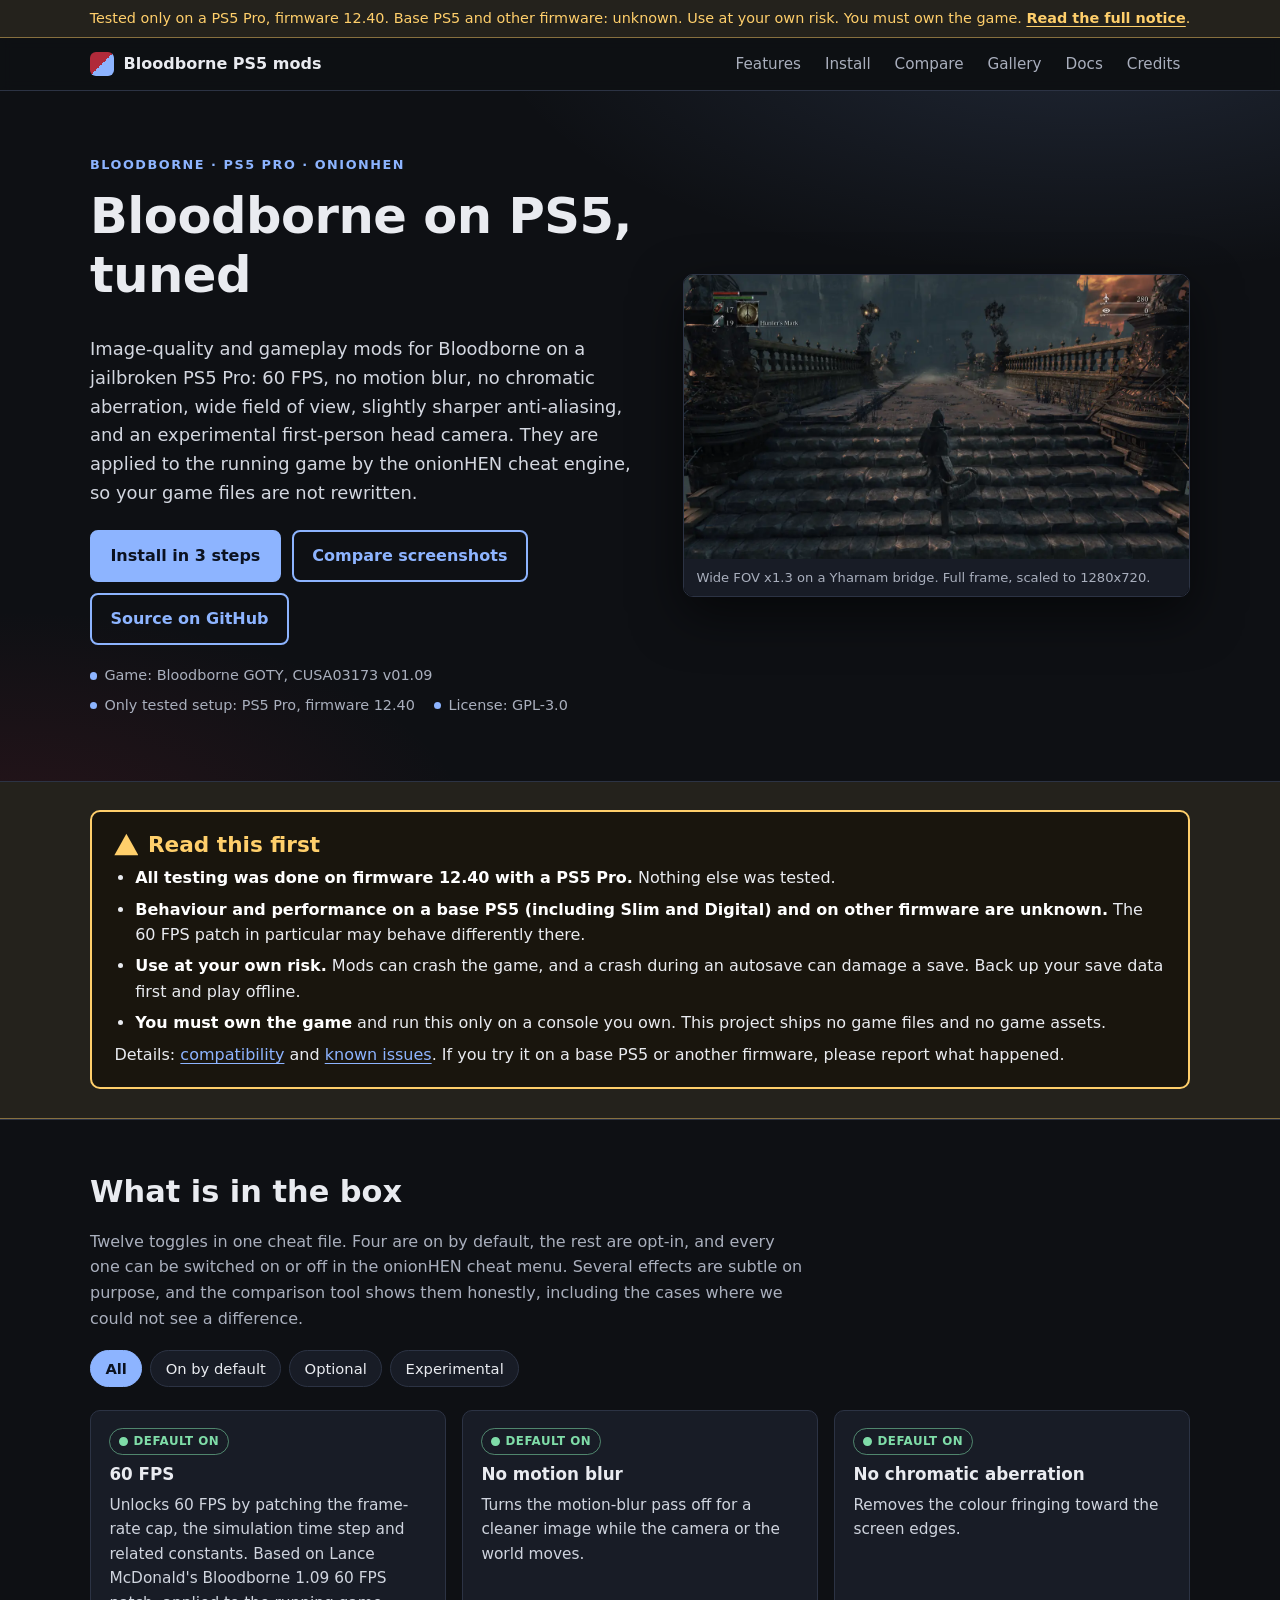
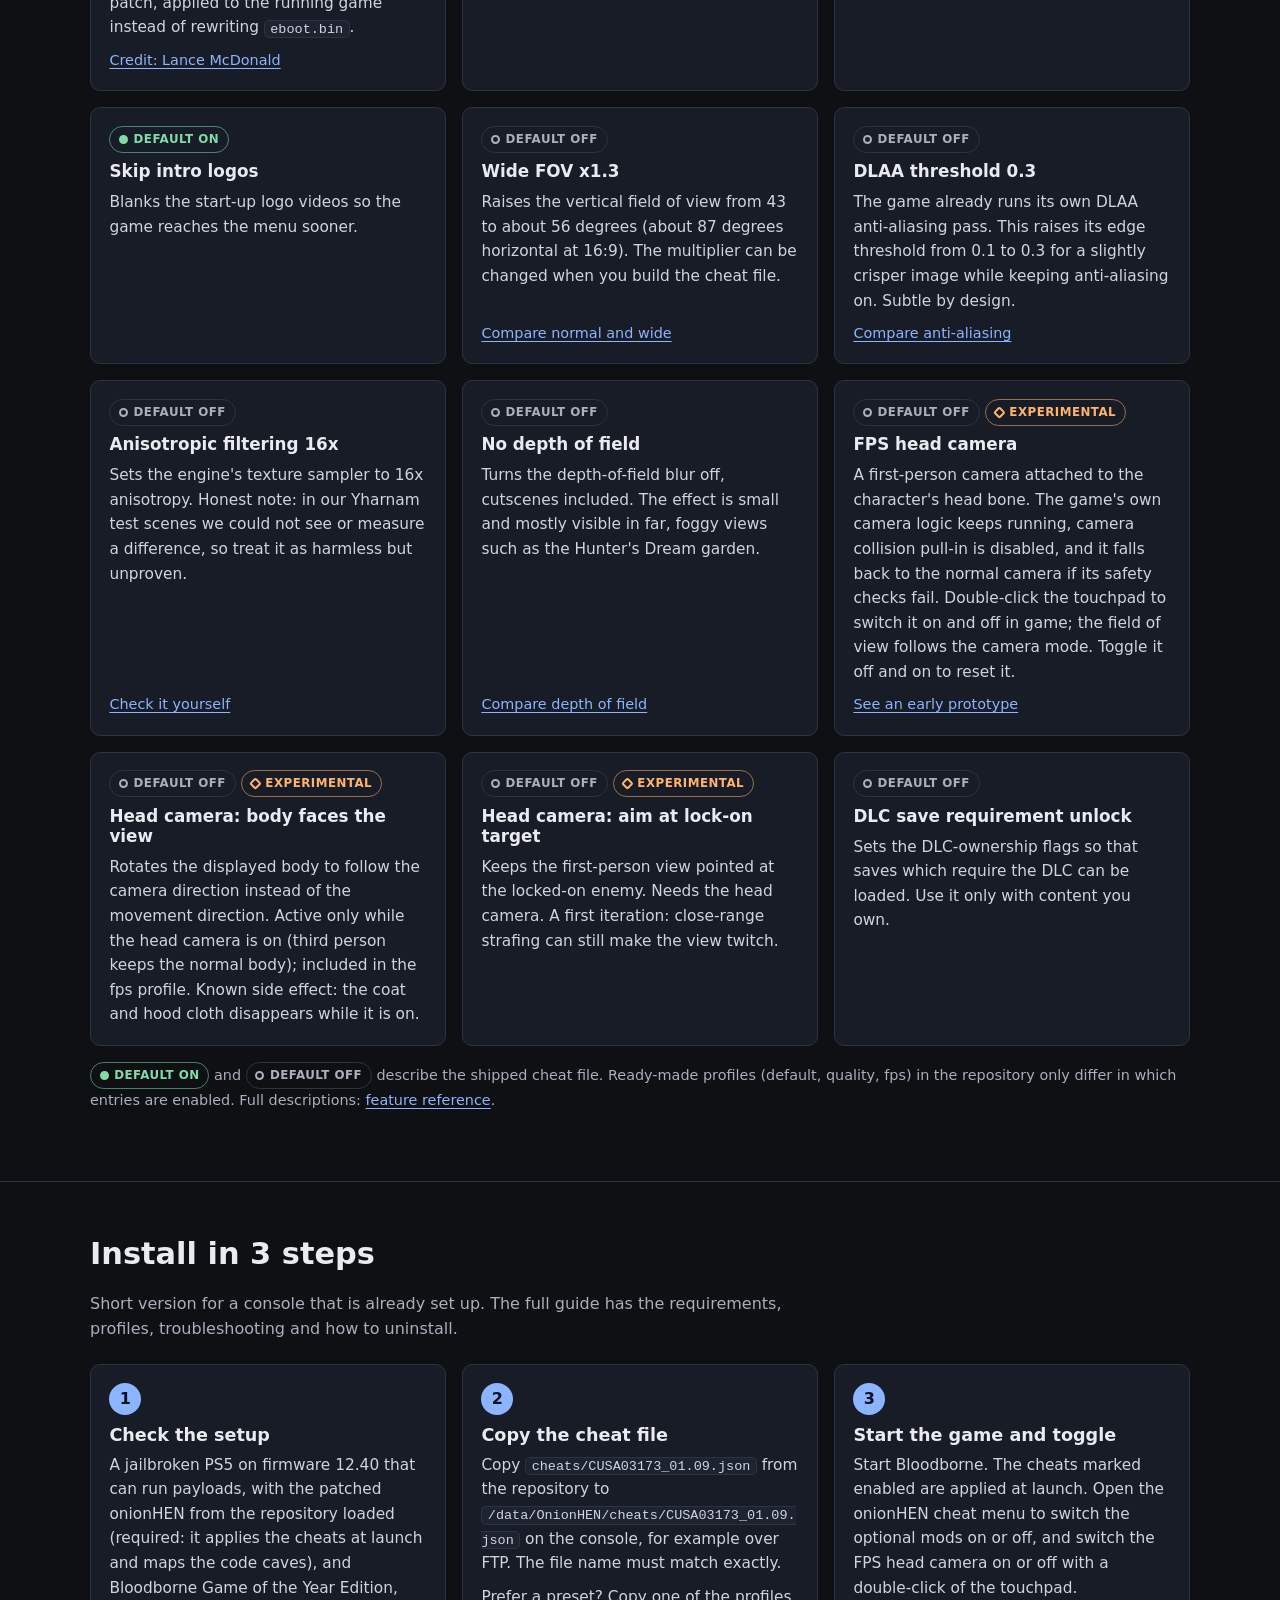
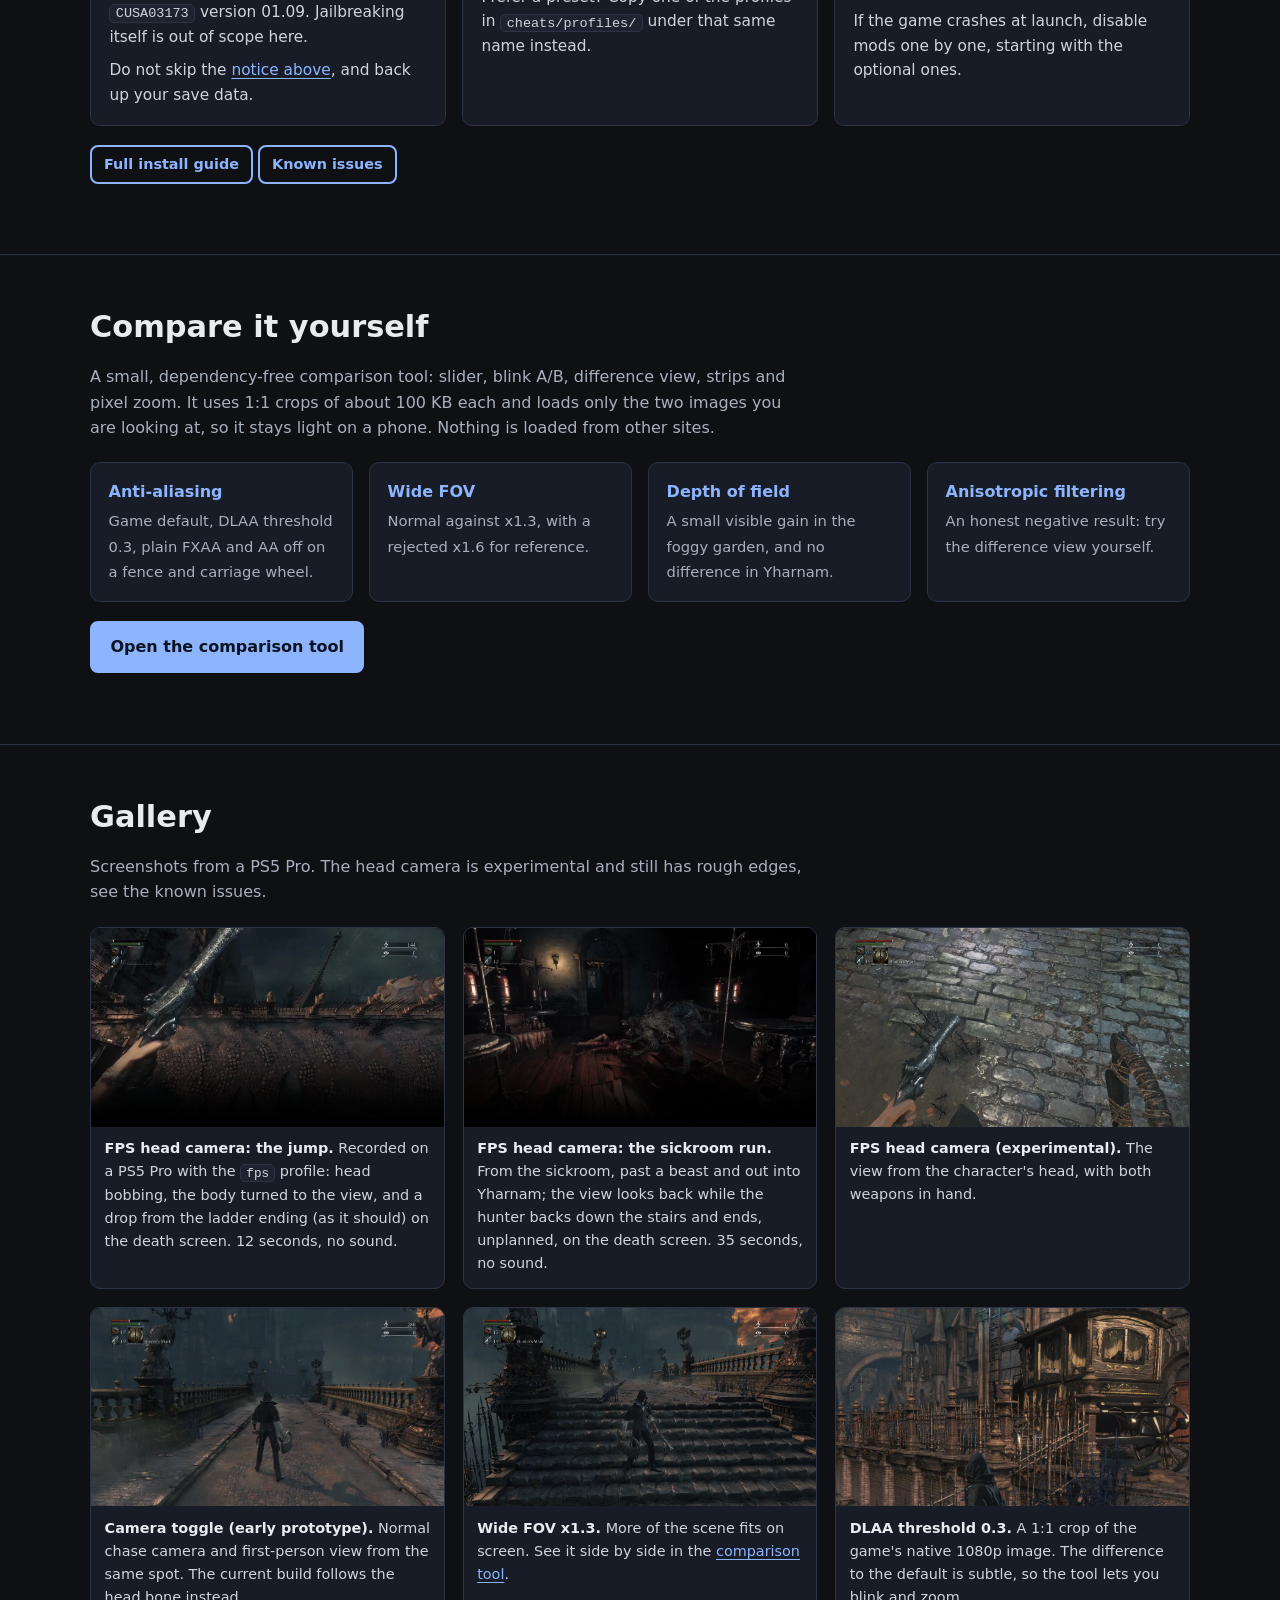
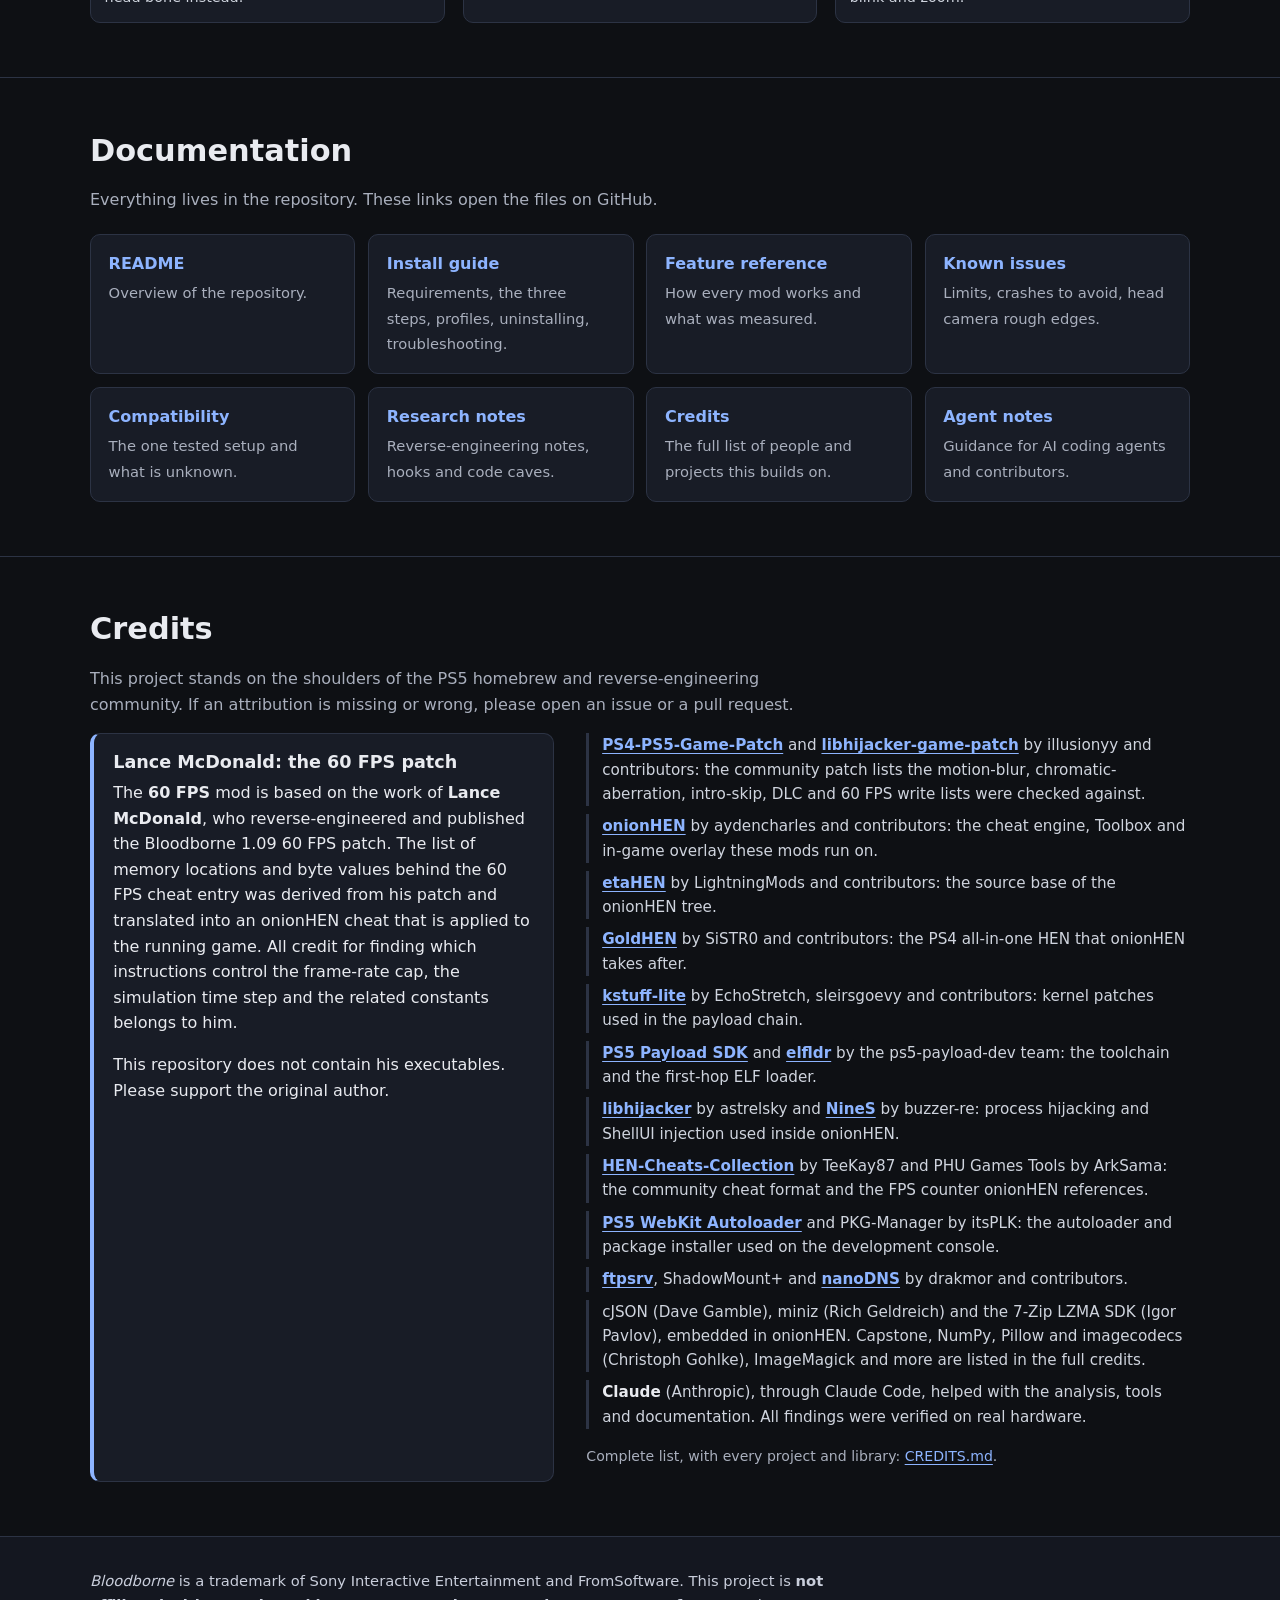
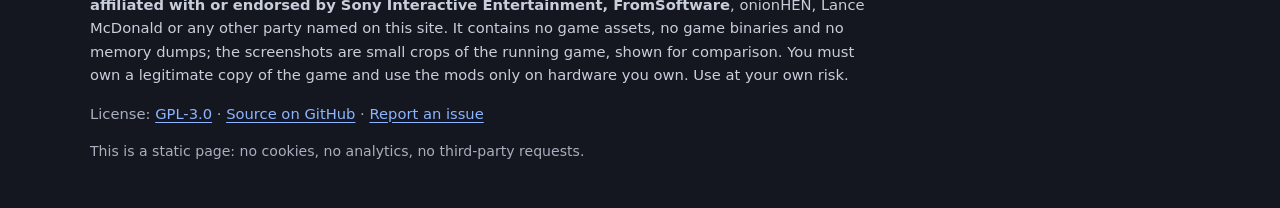
==== site/index.html @ 2c89b4b5 "Bloodborne PS5 mods: onionHEN cheats, patched onionHEN, research and tools Image-quality and gamepla" ====
<!DOCTYPE html>
<html lang="en">
<head>
<meta charset="utf-8">
<meta name="viewport" content="width=device-width, initial-scale=1">
<title>Bloodborne PS5 mods - 60 FPS, sharper image, experimental first-person camera</title>
<meta name="description" content="Image-quality and gameplay mods for Bloodborne on a jailbroken PS5 Pro, applied at runtime with the onionHEN cheat engine. Tested only on a PS5 Pro with firmware 12.40. Use at your own risk.">
<meta name="theme-color" content="#0e1014">
<link rel="icon" href="assets/favicon.svg" type="image/svg+xml">
<link rel="stylesheet" href="style.css">
<script src="app.js" defer></script>
</head>
<body>
<a class="skip-link" href="#main">Skip to the content</a>

<div class="topnote" role="note">Tested only on a PS5 Pro, firmware 12.40. Base PS5 and other firmware: unknown. Use at your own risk. You must own the game. <a href="#disclaimer">Read the full notice</a>.</div>

<header class="site-header">
  <div class="wrap">
    <a class="brand" href="index.html"><span class="brand-mark" aria-hidden="true"></span>Bloodborne PS5 mods</a>
    <nav class="nav" aria-label="Main">
      <ul>
        <li><a href="#features">Features</a></li>
        <li><a href="#install">Install</a></li>
        <li><a href="compare.html">Compare</a></li>
        <li><a href="#gallery">Gallery</a></li>
        <li><a href="#docs">Docs</a></li>
        <li><a href="#credits">Credits</a></li>
      </ul>
    </nav>
  </div>
</header>

<main id="main">

<div class="hero">
  <div class="wrap hero-grid">
    <div>
      <p class="eyebrow">Bloodborne &middot; PS5 Pro &middot; onionHEN</p>
      <h1>Bloodborne on PS5, tuned</h1>
      <p class="lead">Image-quality and gameplay mods for Bloodborne on a jailbroken PS5 Pro: 60 FPS, no motion blur, no chromatic aberration, wide field of view, slightly sharper anti-aliasing, and an experimental first-person head camera. They are applied to the running game by the onionHEN cheat engine, so your game files are not rewritten.</p>
      <div class="hero-actions">
        <a class="btn" href="#install">Install in 3 steps</a>
        <a class="btn secondary" href="compare.html">Compare screenshots</a>
        <a class="btn secondary" href="https://github.com/alfaiotadev/bloodborne-ps5-mods">Source on GitHub</a>
      </div>
      <ul class="hero-facts">
        <li>Game: Bloodborne GOTY, CUSA03173 v01.09</li>
        <li>Only tested setup: PS5 Pro, firmware 12.40</li>
        <li>License: GPL-3.0</li>
      </ul>
    </div>
    <figure class="hero-shot">
      <img src="assets/cmp/fov_b_x13.webp" width="1280" height="720" alt="Bloodborne on the stone bridge in Yharnam with the wide field of view: balustrades, lamp posts and a burning sunset sky fill the frame, the hunter stands on the stairs." fetchpriority="high" decoding="async">
      <figcaption>Wide FOV x1.3 on a Yharnam bridge. Full frame, scaled to 1280x720.</figcaption>
    </figure>
  </div>
</div>

<section class="disclaimer" id="disclaimer" aria-labelledby="disclaimer-title">
  <div class="wrap">
    <div class="box">
      <h2 id="disclaimer-title"><span class="tri" aria-hidden="true"></span>Read this first</h2>
      <ul>
        <li><strong>All testing was done on firmware 12.40 with a PS5 Pro.</strong> Nothing else was tested.</li>
        <li><strong>Behaviour and performance on a base PS5 (including Slim and Digital) and on other firmware are unknown.</strong> The 60 FPS patch in particular may behave differently there.</li>
        <li><strong>Use at your own risk.</strong> Mods can crash the game, and a crash during an autosave can damage a save. Back up your save data first and play offline.</li>
        <li><strong>You must own the game</strong> and run this only on a console you own. This project ships no game files and no game assets.</li>
      </ul>
      <p>Details: <a href="https://github.com/alfaiotadev/bloodborne-ps5-mods/blob/main/docs/compatibility.md">compatibility</a> and <a href="https://github.com/alfaiotadev/bloodborne-ps5-mods/blob/main/docs/known-issues.md">known issues</a>. If you try it on a base PS5 or another firmware, please report what happened.</p>
    </div>
  </div>
</section>

<section id="features" aria-labelledby="features-title">
  <div class="wrap">
    <h2 id="features-title">What is in the box</h2>
    <p class="section-intro">Twelve toggles in one cheat file. Four are on by default, the rest are opt-in, and every one can be switched on or off in the onionHEN cheat menu. Several effects are subtle on purpose, and the comparison tool shows them honestly, including the cases where we could not see a difference.</p>

    <div class="chips" role="group" aria-label="Filter the mods">
      <button type="button" class="chip" data-filter="all" aria-pressed="true">All</button>
      <button type="button" class="chip" data-filter="default" aria-pressed="false">On by default</button>
      <button type="button" class="chip" data-filter="optional" aria-pressed="false">Optional</button>
      <button type="button" class="chip" data-filter="experimental" aria-pressed="false">Experimental</button>
    </div>
    <p class="visually-hidden" id="filter-status" role="status" aria-live="polite"></p>

    <ul class="cards">
      <li class="card" data-group="default">
        <div class="badges"><span class="badge on">Default on</span></div>
        <h3>60 FPS</h3>
        <p>Unlocks 60 FPS by patching the frame-rate cap, the simulation time step and related constants. Based on Lance McDonald's Bloodborne 1.09 60 FPS patch, applied to the running game instead of rewriting <code>eboot.bin</code>.</p>
        <a class="more" href="#credits">Credit: Lance McDonald</a>
      </li>
      <li class="card" data-group="default">
        <div class="badges"><span class="badge on">Default on</span></div>
        <h3>No motion blur</h3>
        <p>Turns the motion-blur pass off for a cleaner image while the camera or the world moves.</p>
      </li>
      <li class="card" data-group="default">
        <div class="badges"><span class="badge on">Default on</span></div>
        <h3>No chromatic aberration</h3>
        <p>Removes the colour fringing toward the screen edges.</p>
      </li>
      <li class="card" data-group="default">
        <div class="badges"><span class="badge on">Default on</span></div>
        <h3>Skip intro logos</h3>
        <p>Blanks the start-up logo videos so the game reaches the menu sooner.</p>
      </li>
      <li class="card" data-group="optional">
        <div class="badges"><span class="badge off">Default off</span></div>
        <h3>Wide FOV x1.3</h3>
        <p>Raises the vertical field of view from 43 to about 56 degrees (about 87 degrees horizontal at 16:9). The multiplier can be changed when you build the cheat file.</p>
        <a class="more" href="compare.html#set=fov&amp;scene=fov-a">Compare normal and wide</a>
      </li>
      <li class="card" data-group="optional">
        <div class="badges"><span class="badge off">Default off</span></div>
        <h3>DLAA threshold 0.3</h3>
        <p>The game already runs its own DLAA anti-aliasing pass. This raises its edge threshold from 0.1 to 0.3 for a slightly crisper image while keeping anti-aliasing on. Subtle by design.</p>
        <a class="more" href="compare.html#set=aa&amp;scene=aa-fence">Compare anti-aliasing</a>
      </li>
      <li class="card" data-group="optional">
        <div class="badges"><span class="badge off">Default off</span></div>
        <h3>Anisotropic filtering 16x</h3>
        <p>Sets the engine's texture sampler to 16x anisotropy. Honest note: in our Yharnam test scenes we could not see or measure a difference, so treat it as harmless but unproven.</p>
        <a class="more" href="compare.html#set=aniso&amp;scene=aniso-steps">Check it yourself</a>
      </li>
      <li class="card" data-group="optional">
        <div class="badges"><span class="badge off">Default off</span></div>
        <h3>No depth of field</h3>
        <p>Turns the depth-of-field blur off, cutscenes included. The effect is small and mostly visible in far, foggy views such as the Hunter's Dream garden.</p>
        <a class="more" href="compare.html#set=dof&amp;scene=dof-fence">Compare depth of field</a>
      </li>
      <li class="card" data-group="optional experimental">
        <div class="badges"><span class="badge off">Default off</span><span class="badge exp">Experimental</span></div>
        <h3>FPS head camera</h3>
        <p>A first-person camera attached to the character's head bone. The game's own camera logic keeps running, camera collision pull-in is disabled, and it falls back to the normal camera if its safety checks fail. Double-click the touchpad to switch it on and off in game; the field of view follows the camera mode. Toggle it off and on to reset it.</p>
        <a class="more" href="compare.html#set=cam&amp;scene=cam-proto">See an early prototype</a>
      </li>
      <li class="card" data-group="optional experimental">
        <div class="badges"><span class="badge off">Default off</span><span class="badge exp">Experimental</span></div>
        <h3>Head camera: body faces the view</h3>
        <p>Rotates the displayed body to follow the camera direction instead of the movement direction. Active only while the head camera is on (third person keeps the normal body); included in the fps profile. Known side effect: the coat and hood cloth disappears while it is on.</p>
      </li>
      <li class="card" data-group="optional experimental">
        <div class="badges"><span class="badge off">Default off</span><span class="badge exp">Experimental</span></div>
        <h3>Head camera: aim at lock-on target</h3>
        <p>Keeps the first-person view pointed at the locked-on enemy. Needs the head camera. A first iteration: close-range strafing can still make the view twitch.</p>
      </li>
      <li class="card" data-group="optional">
        <div class="badges"><span class="badge off">Default off</span></div>
        <h3>DLC save requirement unlock</h3>
        <p>Sets the DLC-ownership flags so that saves which require the DLC can be loaded. Use it only with content you own.</p>
      </li>
    </ul>
    <p class="legend-note"><span class="badge on">Default on</span> and <span class="badge off">Default off</span> describe the shipped cheat file. Ready-made profiles (default, quality, fps) in the repository only differ in which entries are enabled. Full descriptions: <a href="https://github.com/alfaiotadev/bloodborne-ps5-mods/blob/main/docs/features.md">feature reference</a>.</p>
  </div>
</section>

<section id="install" aria-labelledby="install-title">
  <div class="wrap">
    <h2 id="install-title">Install in 3 steps</h2>
    <p class="section-intro">Short version for a console that is already set up. The full guide has the requirements, profiles, troubleshooting and how to uninstall.</p>
    <ol class="steps">
      <li>
        <h3>Check the setup</h3>
        <p>A jailbroken PS5 on firmware 12.40 that can run payloads, with the patched onionHEN from the repository loaded (required: it applies the cheats at launch and maps the code caves), and Bloodborne Game of the Year Edition, <code>CUSA03173</code> version 01.09. Jailbreaking itself is out of scope here.</p>
        <p>Do not skip the <a href="#disclaimer">notice above</a>, and back up your save data.</p>
      </li>
      <li>
        <h3>Copy the cheat file</h3>
        <p>Copy <code>cheats/CUSA03173_01.09.json</code> from the repository to <code>/data/OnionHEN/cheats/CUSA03173_01.09.json</code> on the console, for example over FTP. The file name must match exactly.</p>
        <p>Prefer a preset? Copy one of the profiles in <code>cheats/profiles/</code> under that same name instead.</p>
      </li>
      <li>
        <h3>Start the game and toggle</h3>
        <p>Start Bloodborne. The cheats marked enabled are applied at launch. Open the onionHEN cheat menu to switch the optional mods on or off, and switch the FPS head camera on or off with a double-click of the touchpad.</p>
        <p>If the game crashes at launch, disable mods one by one, starting with the optional ones.</p>
      </li>
    </ol>
    <p style="margin-top:1.2rem"><a class="btn secondary small" href="https://github.com/alfaiotadev/bloodborne-ps5-mods/blob/main/docs/install.md">Full install guide</a>
      <a class="btn secondary small" href="https://github.com/alfaiotadev/bloodborne-ps5-mods/blob/main/docs/known-issues.md">Known issues</a></p>
  </div>
</section>

<section id="compare" aria-labelledby="compare-title">
  <div class="wrap">
    <h2 id="compare-title">Compare it yourself</h2>
    <p class="section-intro">A small, dependency-free comparison tool: slider, blink A/B, difference view, strips and pixel zoom. It uses 1:1 crops of about 100 KB each and loads only the two images you are looking at, so it stays light on a phone. Nothing is loaded from other sites.</p>
    <ul class="tiles">
      <li><a class="tile" href="compare.html#set=aa&amp;scene=aa-fence"><strong>Anti-aliasing</strong><span>Game default, DLAA threshold 0.3, plain FXAA and AA off on a fence and carriage wheel.</span></a></li>
      <li><a class="tile" href="compare.html#set=fov&amp;scene=fov-a&amp;mode=blink"><strong>Wide FOV</strong><span>Normal against x1.3, with a rejected x1.6 for reference.</span></a></li>
      <li><a class="tile" href="compare.html#set=dof&amp;scene=dof-fence"><strong>Depth of field</strong><span>A small visible gain in the foggy garden, and no difference in Yharnam.</span></a></li>
      <li><a class="tile" href="compare.html#set=aniso&amp;scene=aniso-steps&amp;mode=diff"><strong>Anisotropic filtering</strong><span>An honest negative result: try the difference view yourself.</span></a></li>
    </ul>
    <p style="margin-top:1.2rem"><a class="btn" href="compare.html">Open the comparison tool</a></p>
  </div>
</section>

<section id="gallery" aria-labelledby="gallery-title">
  <div class="wrap">
    <h2 id="gallery-title">Gallery</h2>
    <p class="section-intro">Screenshots from a PS5 Pro. The head camera is experimental and still has rough edges, see the known issues.</p>
    <ul class="gallery">
      <li>
        <figure>
          <video controls muted loop playsinline preload="metadata" width="1280" height="720" poster="assets/media/fps-ladder-jump-poster.webp" aria-label="Clip of the FPS head camera: walking along the Yharnam rooftop, looking over the edge and jumping down, ending on the death screen">
            <source src="assets/media/fps-ladder-jump.webm" type="video/webm">
            <img src="assets/media/fps-ladder-jump.webp" width="640" height="360" alt="Animated clip of the FPS head camera: walking along the Yharnam rooftop, looking over the edge and jumping down, ending on the death screen">
          </video>
          <figcaption><strong>FPS head camera: the jump.</strong> Recorded on a PS5 Pro with the <code>fps</code> profile: head bobbing, the body turned to the view, and a drop from the ladder ending (as it should) on the death screen. 12 seconds, no sound.</figcaption>
        </figure>
      </li>
      <li>
        <figure>
          <video controls muted loop playsinline preload="none" width="960" height="540" poster="assets/media/fps-sickroom-run-poster.webp" aria-label="Clip of the FPS head camera: starting in the sickroom, looking at the weapons in both hands, running past a beast and out into Yharnam, then looking back while backing down the stairs, ending on the death screen">
            <source src="assets/media/fps-sickroom-run.webm" type="video/webm">
            <img src="assets/media/fps-sickroom-run-poster.webp" width="960" height="540" alt="First-person view in the sickroom with a pistol and a wrapped weapon in the hands; the video is not supported by this browser">
          </video>
          <figcaption><strong>FPS head camera: the sickroom run.</strong> From the sickroom, past a beast and out into Yharnam; the view looks back while the hunter backs down the stairs and ends, unplanned, on the death screen. 35 seconds, no sound.</figcaption>
        </figure>
      </li>
      <li>
        <figure>
          <img src="assets/gallery/headcam.webp" width="1280" height="720" loading="lazy" decoding="async" alt="First-person head camera view looking down at wet cobblestones, with a pistol in the left hand and a wrapped weapon handle in the right.">
          <figcaption><strong>FPS head camera (experimental).</strong> The view from the character's head, with both weapons in hand.</figcaption>
        </figure>
      </li>
      <li>
        <figure>
          <picture>
            <source media="(prefers-reduced-motion: reduce)" srcset="assets/cmp/cam_fps.webp">
            <img src="assets/gallery/camera_toggle.webp" width="960" height="540" loading="lazy" decoding="async" alt="Animation that switches between the normal third-person camera behind the hunter and the first-person camera on a stone bridge.">
          </picture>
          <figcaption><strong>Camera toggle (early prototype).</strong> Normal chase camera and first-person view from the same spot. The current build follows the head bone instead.</figcaption>
        </figure>
      </li>
      <li>
        <figure>
          <img src="assets/cmp/fov_a_x13.webp" width="1280" height="720" loading="lazy" decoding="async" alt="Stone bridge stairs with the wide field of view: balustrades and lamp posts spread toward the screen edges under an orange sky.">
          <figcaption><strong>Wide FOV x1.3.</strong> More of the scene fits on screen. See it side by side in the <a href="compare.html#set=fov&amp;scene=fov-a">comparison tool</a>.</figcaption>
        </figure>
      </li>
      <li>
        <figure>
          <img src="assets/cmp/aa_fence_thr03.webp" width="960" height="540" loading="lazy" decoding="async" alt="Close-up crop of a wrought-iron fence with sharp spike tips, a carriage and a wagon wheel, rendered with the DLAA threshold raised to 0.3.">
          <figcaption><strong>DLAA threshold 0.3.</strong> A 1:1 crop of the game's native 1080p image. The difference to the default is subtle, so the tool lets you blink and zoom.</figcaption>
        </figure>
      </li>
    </ul>
  </div>
</section>

<section id="docs" aria-labelledby="docs-title">
  <div class="wrap">
    <h2 id="docs-title">Documentation</h2>
    <p class="section-intro">Everything lives in the repository. These links open the files on GitHub.</p>
    <ul class="doc-links">
      <li><a class="tile" href="https://github.com/alfaiotadev/bloodborne-ps5-mods/blob/main/README.md"><strong>README</strong><span>Overview of the repository.</span></a></li>
      <li><a class="tile" href="https://github.com/alfaiotadev/bloodborne-ps5-mods/blob/main/docs/install.md"><strong>Install guide</strong><span>Requirements, the three steps, profiles, uninstalling, troubleshooting.</span></a></li>
      <li><a class="tile" href="https://github.com/alfaiotadev/bloodborne-ps5-mods/blob/main/docs/features.md"><strong>Feature reference</strong><span>How every mod works and what was measured.</span></a></li>
      <li><a class="tile" href="https://github.com/alfaiotadev/bloodborne-ps5-mods/blob/main/docs/known-issues.md"><strong>Known issues</strong><span>Limits, crashes to avoid, head camera rough edges.</span></a></li>
      <li><a class="tile" href="https://github.com/alfaiotadev/bloodborne-ps5-mods/blob/main/docs/compatibility.md"><strong>Compatibility</strong><span>The one tested setup and what is unknown.</span></a></li>
      <li><a class="tile" href="https://github.com/alfaiotadev/bloodborne-ps5-mods/blob/main/docs/research/README.md"><strong>Research notes</strong><span>Reverse-engineering notes, hooks and code caves.</span></a></li>
      <li><a class="tile" href="https://github.com/alfaiotadev/bloodborne-ps5-mods/blob/main/CREDITS.md"><strong>Credits</strong><span>The full list of people and projects this builds on.</span></a></li>
      <li><a class="tile" href="https://github.com/alfaiotadev/bloodborne-ps5-mods/blob/main/AGENTS.md"><strong>Agent notes</strong><span>Guidance for AI coding agents and contributors.</span></a></li>
    </ul>
  </div>
</section>

<section id="credits" aria-labelledby="credits-title">
  <div class="wrap">
    <h2 id="credits-title">Credits</h2>
    <p class="section-intro">This project stands on the shoulders of the PS5 homebrew and reverse-engineering community. If an attribution is missing or wrong, please open an issue or a pull request.</p>
    <div class="credits-grid">
      <div class="pull">
        <h3>Lance McDonald: the 60 FPS patch</h3>
        <p>The <strong>60 FPS</strong> mod is based on the work of <strong>Lance McDonald</strong>, who reverse-engineered and published the Bloodborne 1.09 60 FPS patch. The list of memory locations and byte values behind the 60 FPS cheat entry was derived from his patch and translated into an onionHEN cheat that is applied to the running game. All credit for finding which instructions control the frame-rate cap, the simulation time step and the related constants belongs to him.</p>
        <p>This repository does not contain his executables. Please support the original author.</p>
      </div>
      <div>
        <ul class="credit-list">
          <li><strong><a href="https://github.com/illusionyy/PS4-PS5-Game-Patch">PS4-PS5-Game-Patch</a></strong> and <strong><a href="https://github.com/illusionyy/libhijacker-game-patch">libhijacker-game-patch</a></strong> by illusionyy and contributors: the community patch lists the motion-blur, chromatic-aberration, intro-skip, DLC and 60 FPS write lists were checked against.</li>
          <li><strong><a href="https://github.com/aydencharles/onionHEN">onionHEN</a></strong> by aydencharles and contributors: the cheat engine, Toolbox and in-game overlay these mods run on.</li>
          <li><strong><a href="https://github.com/LightningMods/etaHEN">etaHEN</a></strong> by LightningMods and contributors: the source base of the onionHEN tree.</li>
          <li><strong><a href="https://github.com/GoldHEN/GoldHEN">GoldHEN</a></strong> by SiSTR0 and contributors: the PS4 all-in-one HEN that onionHEN takes after.</li>
          <li><strong><a href="https://github.com/EchoStretch/kstuff-lite">kstuff-lite</a></strong> by EchoStretch, sleirsgoevy and contributors: kernel patches used in the payload chain.</li>
          <li><strong><a href="https://github.com/ps5-payload-dev/sdk">PS5 Payload SDK</a></strong> and <strong><a href="https://github.com/ps5-payload-dev/elfldr">elfldr</a></strong> by the ps5-payload-dev team: the toolchain and the first-hop ELF loader.</li>
          <li><strong><a href="https://github.com/astrelsky/libhijacker">libhijacker</a></strong> by astrelsky and <strong><a href="https://github.com/buzzer-re/NineS">NineS</a></strong> by buzzer-re: process hijacking and ShellUI injection used inside onionHEN.</li>
          <li><strong><a href="https://github.com/TeeKay87/HEN-Cheats-Collection">HEN-Cheats-Collection</a></strong> by TeeKay87 and PHU Games Tools by ArkSama: the community cheat format and the FPS counter onionHEN references.</li>
          <li><strong><a href="https://github.com/itsPLK/ps5-webkit-autoloader">PS5 WebKit Autoloader</a></strong> and PKG-Manager by itsPLK: the autoloader and package installer used on the development console.</li>
          <li><strong><a href="https://github.com/drakmor/ftpsrv">ftpsrv</a></strong>, ShadowMount+ and <strong><a href="https://github.com/drakmor/nanoDNS">nanoDNS</a></strong> by drakmor and contributors.</li>
          <li>cJSON (Dave Gamble), miniz (Rich Geldreich) and the 7-Zip LZMA SDK (Igor Pavlov), embedded in onionHEN. Capstone, NumPy, Pillow and imagecodecs (Christoph Gohlke), ImageMagick and more are listed in the full credits.</li>
          <li><strong>Claude</strong> (Anthropic), through Claude Code, helped with the analysis, tools and documentation. All findings were verified on real hardware.</li>
        </ul>
        <p class="small" style="margin-top:1rem">Complete list, with every project and library: <a href="https://github.com/alfaiotadev/bloodborne-ps5-mods/blob/main/CREDITS.md">CREDITS.md</a>.</p>
      </div>
    </div>
  </div>
</section>

</main>

<footer class="site-footer">
  <div class="wrap">
    <p class="legal"><em>Bloodborne</em> is a trademark of Sony Interactive Entertainment and FromSoftware. This project is <strong>not affiliated with or endorsed by Sony Interactive Entertainment, FromSoftware</strong>, onionHEN, Lance McDonald or any other party named on this site. It contains no game assets, no game binaries and no memory dumps; the screenshots are small crops of the running game, shown for comparison. You must own a legitimate copy of the game and use the mods only on hardware you own. Use at your own risk.</p>
    <p>License: <a href="https://github.com/alfaiotadev/bloodborne-ps5-mods/blob/main/LICENSE">GPL-3.0</a> &middot; <a href="https://github.com/alfaiotadev/bloodborne-ps5-mods">Source on GitHub</a> &middot; <a href="https://github.com/alfaiotadev/bloodborne-ps5-mods/issues">Report an issue</a></p>
    <p class="small">This is a static page: no cookies, no analytics, no third-party requests.</p>
  </div>
</footer>
</body>
</html>
---- site/style.css ----
/* Bloodborne PS5 mods - project site. Plain CSS, no frameworks, no external fonts. */

:root {
  color-scheme: dark;
  --bg: #0e1014;
  --bg-2: #141720;
  --card: #181c26;
  --card-2: #1e2330;
  --line: #2c3344;
  --text: #e9ebf0;
  --muted: #a9afbd;
  --accent: #8db4ff;
  --accent-ink: #0b1220;
  --ok: #7fdca8;
  --warn: #ffcf6b;
  --warn-bg: rgba(255, 207, 107, 0.09);
  --exp: #ffb36b;
  --radius: 10px;
  --maxw: 1100px;
  --font: system-ui, -apple-system, "Segoe UI", Roboto, "Helvetica Neue", Arial, sans-serif;
  --mono: ui-monospace, SFMono-Regular, Menlo, Consolas, "Liberation Mono", monospace;
}

*, *::before, *::after { box-sizing: border-box; }

html { scroll-padding-top: 4.5rem; -webkit-text-size-adjust: 100%; }
@media (prefers-reduced-motion: no-preference) {
  html { scroll-behavior: smooth; }
}

body {
  margin: 0;
  background: var(--bg);
  color: var(--text);
  font: 1rem/1.6 var(--font);
}

img, canvas { max-width: 100%; }
img { height: auto; }

a { color: var(--accent); text-underline-offset: 0.18em; }
a:hover { color: #c3d7ff; }

h1, h2, h3 { line-height: 1.2; margin: 0 0 0.6em; font-weight: 700; }
h1 { font-size: clamp(2rem, 5vw, 3.1rem); letter-spacing: -0.01em; }
h2 { font-size: clamp(1.45rem, 3vw, 1.9rem); }
h3 { font-size: 1.1rem; }
p { margin: 0 0 1em; }
ul, ol { margin: 0 0 1em; padding-left: 1.3em; }
code, kbd {
  font-family: var(--mono);
  font-size: 0.88em;
  background: var(--card-2);
  border: 1px solid var(--line);
  border-radius: 5px;
  padding: 0.05em 0.4em;
  overflow-wrap: anywhere;
}
kbd { border-bottom-width: 2px; }

/* Focus: always visible, high contrast */
:focus-visible {
  outline: 3px solid #fff;
  outline-offset: 3px;
  box-shadow: 0 0 0 6px rgba(141, 180, 255, 0.55);
  border-radius: 4px;
}

.skip-link {
  position: absolute;
  left: 0.5rem;
  top: -4rem;
  background: var(--accent);
  color: var(--accent-ink);
  padding: 0.6rem 1rem;
  border-radius: 6px;
  font-weight: 700;
  z-index: 100;
}
.skip-link:focus { top: 0.5rem; }

.visually-hidden {
  position: absolute !important;
  width: 1px; height: 1px;
  margin: -1px; padding: 0; border: 0;
  overflow: hidden;
  clip: rect(0 0 0 0);
  white-space: nowrap;
}

.wrap { width: min(100% - 2rem, var(--maxw)); margin-inline: auto; }
.wrap.wide { --maxw: 1240px; }

/* ---------- top notice + header ---------- */
.topnote {
  background: var(--warn-bg);
  border-bottom: 1px solid rgba(255, 207, 107, 0.45);
  color: var(--warn);
  font-size: 0.9rem;
  text-align: center;
  padding: 0.45rem 1rem;
}
.topnote a { color: inherit; font-weight: 700; }

.site-header {
  position: sticky;
  top: 0;
  z-index: 50;
  background: rgba(14, 16, 20, 0.94);
  border-bottom: 1px solid var(--line);
  backdrop-filter: blur(6px);
}
.site-header .wrap {
  display: flex;
  flex-wrap: wrap;
  align-items: center;
  justify-content: space-between;
  gap: 0.25rem 1.2rem;
  padding-block: 0.5rem;
}
.brand {
  display: inline-flex;
  align-items: center;
  gap: 0.6rem;
  font-weight: 800;
  color: var(--text);
  text-decoration: none;
}
.brand-mark {
  width: 1.5rem; height: 1.5rem;
  border-radius: 6px;
  background: linear-gradient(135deg, #b02a3a 0 50%, #8db4ff 50% 100%);
  flex: none;
}
.nav ul {
  display: flex;
  flex-wrap: wrap;
  gap: 0.1rem 0.3rem;
  list-style: none;
  margin: 0; padding: 0;
}
.nav a {
  display: inline-block;
  padding: 0.35rem 0.6rem;
  border-radius: 6px;
  color: var(--muted);
  text-decoration: none;
  font-size: 0.95rem;
}
.nav a:hover, .nav a[aria-current="page"] { color: var(--text); background: var(--card); }

/* ---------- hero ---------- */
.hero {
  background:
    radial-gradient(1000px 420px at 85% -10%, rgba(141, 180, 255, 0.14), transparent 60%),
    radial-gradient(800px 400px at 0% 110%, rgba(176, 42, 58, 0.16), transparent 60%),
    var(--bg);
  border-bottom: 1px solid var(--line);
}
.hero-grid {
  display: grid;
  gap: 2rem;
  align-items: center;
  padding-block: clamp(2rem, 6vw, 4rem);
}
@media (min-width: 880px) {
  .hero-grid { grid-template-columns: 1.05fr 0.95fr; }
}
.eyebrow {
  text-transform: uppercase;
  letter-spacing: 0.12em;
  font-size: 0.8rem;
  font-weight: 700;
  color: var(--accent);
  margin-bottom: 0.7rem;
}
.lead { font-size: 1.12rem; color: #d3d7e0; max-width: 60ch; }
.hero-actions { display: flex; flex-wrap: wrap; gap: 0.7rem; margin: 1.4rem 0 1.2rem; }
.hero-facts {
  display: flex; flex-wrap: wrap; gap: 0.4rem 1.2rem;
  list-style: none; margin: 0; padding: 0;
  color: var(--muted); font-size: 0.9rem;
}
.hero-facts li::before {
  content: "";
  display: inline-block;
  width: 0.45rem; height: 0.45rem;
  margin-right: 0.45rem;
  background: var(--accent);
  border-radius: 50%;
  vertical-align: middle;
}
.hero-shot {
  margin: 0;
  border: 1px solid var(--line);
  border-radius: var(--radius);
  overflow: hidden;
  background: #000;
  box-shadow: 0 18px 50px rgba(0, 0, 0, 0.55);
}
.hero-shot img { display: block; width: 100%; }
.hero-shot figcaption { padding: 0.5rem 0.8rem; font-size: 0.82rem; color: var(--muted); background: var(--card); }

.btn {
  display: inline-block;
  padding: 0.7rem 1.15rem;
  border-radius: 8px;
  border: 2px solid var(--accent);
  background: var(--accent);
  color: var(--accent-ink);
  font: inherit;
  font-weight: 700;
  text-decoration: none;
  cursor: pointer;
}
.btn:hover { background: #b7cffd; border-color: #b7cffd; color: var(--accent-ink); }
.btn.secondary { background: transparent; color: var(--accent); }
.btn.secondary:hover { background: rgba(141, 180, 255, 0.12); color: #c3d7ff; }
.btn.small { padding: 0.35rem 0.75rem; font-size: 0.9rem; }

/* ---------- sections ---------- */
section { padding-block: clamp(2rem, 5vw, 3.4rem); }
section + section { border-top: 1px solid var(--line); }
.section-intro { color: var(--muted); max-width: 70ch; }

/* disclaimer banner */
.disclaimer {
  margin-block: 0;
  padding-block: 1.8rem;
  background: var(--warn-bg);
  border-bottom: 1px solid rgba(255, 207, 107, 0.45);
}
.disclaimer .box {
  border: 2px solid var(--warn);
  border-radius: var(--radius);
  background: rgba(20, 17, 8, 0.7);
  padding: 1.2rem 1.4rem;
}
.disclaimer h2 { color: var(--warn); font-size: 1.35rem; margin-bottom: 0.5rem; display: flex; align-items: center; gap: 0.6rem; }
.disclaimer .tri {
  width: 1.5rem; height: 1.5rem; flex: none;
  background: var(--warn);
  clip-path: polygon(50% 5%, 100% 95%, 0 95%);
  position: relative;
}
.disclaimer ul { margin-bottom: 0.4em; }
.disclaimer li { margin-bottom: 0.35em; }
.disclaimer strong { color: #fff; }
.disclaimer p:last-child { margin-bottom: 0; }

/* filter chips */
.chips { display: flex; flex-wrap: wrap; gap: 0.5rem; margin: 1.2rem 0 1.4rem; }
.chip {
  font: inherit;
  font-size: 0.92rem;
  padding: 0.35rem 0.9rem;
  border-radius: 999px;
  border: 1px solid var(--line);
  background: var(--card);
  color: var(--text);
  cursor: pointer;
}
.chip:hover { border-color: var(--accent); }
.chip[aria-pressed="true"] { background: var(--accent); border-color: var(--accent); color: var(--accent-ink); font-weight: 700; }

/* feature cards */
.cards {
  display: grid;
  gap: 1rem;
  grid-template-columns: repeat(auto-fill, minmax(min(100%, 300px), 1fr));
  list-style: none;
  padding: 0;
  margin: 0;
}
.card {
  background: var(--card);
  border: 1px solid var(--line);
  border-radius: var(--radius);
  padding: 1.1rem 1.15rem 1.15rem;
  display: flex;
  flex-direction: column;
  gap: 0.55rem;
}
.card[hidden] { display: none; }
.card h3 { margin: 0; font-size: 1.05rem; }
.card p { margin: 0; color: #cfd4de; font-size: 0.96rem; }
.card .more { margin-top: auto; font-size: 0.9rem; }
.badges { display: flex; flex-wrap: wrap; gap: 0.35rem; }
.badge {
  display: inline-flex;
  align-items: center;
  gap: 0.35rem;
  font-size: 0.74rem;
  font-weight: 700;
  letter-spacing: 0.04em;
  text-transform: uppercase;
  padding: 0.18rem 0.55rem;
  border-radius: 999px;
  border: 1px solid var(--line);
  color: var(--muted);
  white-space: nowrap;
}
.badge::before {
  content: "";
  width: 0.55rem; height: 0.55rem;
  border-radius: 50%;
  border: 2px solid currentColor;
}
.badge.on { color: var(--ok); border-color: rgba(127, 220, 168, 0.55); }
.badge.on::before { background: currentColor; }
.badge.off { color: var(--muted); }
.badge.exp { color: var(--exp); border-color: rgba(255, 179, 107, 0.55); }
.badge.exp::before { border-radius: 2px; transform: rotate(45deg); }
.legend-note { color: var(--muted); font-size: 0.9rem; margin-top: 1rem; }

/* steps */
.steps { list-style: none; counter-reset: step; padding: 0; margin: 1.4rem 0 0; display: grid; gap: 1rem; }
@media (min-width: 880px) { .steps { grid-template-columns: repeat(3, 1fr); } }
.steps li {
  counter-increment: step;
  background: var(--card);
  border: 1px solid var(--line);
  border-radius: var(--radius);
  padding: 1.1rem 1.15rem;
}
.steps li::before {
  content: counter(step);
  display: grid;
  place-items: center;
  width: 2rem; height: 2rem;
  margin-bottom: 0.6rem;
  border-radius: 50%;
  background: var(--accent);
  color: var(--accent-ink);
  font-weight: 800;
}
.steps h3 { margin-bottom: 0.4em; }
.steps p { margin: 0 0 0.6em; color: #cfd4de; font-size: 0.96rem; }
.steps p:last-child { margin-bottom: 0; }

/* compare teaser tiles */
.tiles { display: grid; gap: 1rem; grid-template-columns: repeat(auto-fill, minmax(min(100%, 240px), 1fr)); margin: 1.3rem 0 0; padding: 0; list-style: none; }
.tile {
  display: block;
  height: 100%;
  background: var(--card);
  border: 1px solid var(--line);
  border-radius: var(--radius);
  padding: 1rem 1.1rem;
  color: var(--text);
  text-decoration: none;
}
.tile:hover { border-color: var(--accent); background: var(--card-2); color: var(--text); }
.tile strong { display: block; margin-bottom: 0.25rem; color: var(--accent); }
.tile span { color: var(--muted); font-size: 0.92rem; }

/* gallery */
.gallery { display: grid; gap: 1.1rem; grid-template-columns: repeat(auto-fill, minmax(min(100%, 330px), 1fr)); margin: 1.4rem 0 0; padding: 0; list-style: none; }
.gallery figure { margin: 0; background: var(--card); border: 1px solid var(--line); border-radius: var(--radius); overflow: hidden; height: 100%; display: flex; flex-direction: column; }
.gallery img, .gallery video { display: block; width: 100%; height: auto; background: #000; }
.gallery figcaption { padding: 0.65rem 0.85rem 0.8rem; font-size: 0.9rem; color: #cfd4de; }
.gallery figcaption strong { color: var(--text); }
.placeholder {
  border: 2px dashed var(--line) !important;
  background: repeating-linear-gradient(135deg, var(--card) 0 14px, var(--bg-2) 14px 28px) !important;
}
.placeholder .ph-box { aspect-ratio: 16 / 9; display: grid; place-items: center; text-align: center; padding: 1rem; background: transparent; }
.placeholder .play {
  width: 3.4rem; height: 3.4rem;
  border-radius: 50%;
  border: 3px solid var(--muted);
  display: grid; place-items: center;
  margin: 0 auto 0.6rem;
}
.placeholder .play::before {
  content: "";
  width: 0; height: 0;
  border-left: 0.95rem solid var(--muted);
  border-top: 0.6rem solid transparent;
  border-bottom: 0.6rem solid transparent;
  margin-left: 0.25rem;
}
.placeholder .soon { font-weight: 800; letter-spacing: 0.06em; text-transform: uppercase; color: var(--muted); }

/* docs + credits */
.doc-links { display: grid; gap: 0.8rem; grid-template-columns: repeat(auto-fill, minmax(min(100%, 250px), 1fr)); list-style: none; margin: 1.3rem 0 0; padding: 0; }
.credits-grid { display: grid; gap: 1.3rem 2rem; }
@media (min-width: 880px) { .credits-grid { grid-template-columns: 1fr 1.3fr; } }
.credit-list { list-style: none; padding: 0; margin: 0; display: grid; gap: 0.5rem; }
.credit-list li { border-left: 3px solid var(--line); padding-left: 0.8rem; color: #cfd4de; font-size: 0.95rem; }
.credit-list li strong { color: var(--text); }
.pull {
  background: var(--card);
  border: 1px solid var(--line);
  border-left: 4px solid var(--accent);
  border-radius: var(--radius);
  padding: 1.1rem 1.2rem;
}
.pull h3 { margin-bottom: 0.4em; }

/* footer */
.site-footer { border-top: 1px solid var(--line); background: var(--bg-2); padding-block: 2rem; color: var(--muted); font-size: 0.92rem; }
.site-footer p { max-width: 85ch; }
.site-footer .legal { color: #c9cedb; }

/* ---------- comparison tool ---------- */
.cmp { margin-top: 1.2rem; }
.cmp-controls {
  display: flex;
  flex-wrap: wrap;
  gap: 0.7rem 1rem;
  align-items: end;
  padding: 0.9rem 1rem;
  background: var(--card);
  border: 1px solid var(--line);
  border-radius: var(--radius) var(--radius) 0 0;
}
.field { display: flex; flex-direction: column; gap: 0.2rem; font-size: 0.8rem; color: var(--muted); min-width: 0; }
.field select, .field input[type="range"] { font: inherit; font-size: 0.95rem; }
.field select {
  background: var(--card-2);
  color: var(--text);
  border: 1px solid #3b4358;
  border-radius: 6px;
  padding: 0.45rem 0.55rem;
  max-width: 100%;
}
.field.hidden, .hidden { display: none !important; }
.field input[type="range"] { accent-color: var(--accent); width: 9rem; height: 2rem; }
.cmp-stage {
  background: #000;
  border-inline: 1px solid var(--line);
  padding: 0;
  display: flex;
  justify-content: center;
}
.cmp-viewer {
  position: relative;
  width: 100%;
  margin-inline: auto;
  background: #000;
  overflow: hidden;
  user-select: none;
  -webkit-user-select: none;
  aspect-ratio: 16 / 9;
  max-height: 80vh;
}
.cmp-viewer canvas { display: block; width: 100%; height: 100%; cursor: default; }
.cmp-viewer canvas.slider { cursor: ew-resize; }
.cmp-viewer canvas.pan { cursor: grab; }
.cmp-viewer canvas.panning { cursor: grabbing; }
.cmp-viewer canvas:focus-visible { outline-offset: -4px; }
.cmp-status {
  position: absolute;
  left: 50%; top: 50%;
  transform: translate(-50%, -50%);
  background: rgba(0, 0, 0, 0.82);
  border: 1px solid var(--line);
  border-radius: 8px;
  padding: 0.7rem 1rem;
  max-width: min(92%, 34rem);
  text-align: center;
  font-size: 0.95rem;
}
.cmp-status:empty { display: none; }
.cmp-bar {
  display: flex;
  flex-wrap: wrap;
  gap: 0.6rem 1rem;
  align-items: end;
  padding: 0.8rem 1rem;
  background: var(--card);
  border: 1px solid var(--line);
  border-radius: 0 0 var(--radius) var(--radius);
}
.btn-row { display: flex; flex-wrap: wrap; gap: 0.4rem; }
.cmp-bar button {
  font: inherit;
  font-size: 0.9rem;
  padding: 0.4rem 0.8rem;
  background: var(--card-2);
  color: var(--text);
  border: 1px solid #3b4358;
  border-radius: 6px;
  cursor: pointer;
}
.cmp-bar button:hover { border-color: var(--accent); }
.cmp-bar button[aria-pressed="true"] { background: var(--accent); color: var(--accent-ink); border-color: var(--accent); font-weight: 700; }
.cmp-info { margin-top: 1.2rem; display: grid; gap: 1.2rem; }
@media (min-width: 880px) { .cmp-info { grid-template-columns: 1.1fr 0.9fr; } }
.cmp-info h2, .cmp-info h3 { font-size: 1.05rem; }
.state-list { list-style: none; padding: 0; margin: 0; display: grid; gap: 0.35rem; }
.state-list li { display: flex; flex-wrap: wrap; gap: 0.3rem 0.7rem; align-items: baseline; font-size: 0.93rem; }
.state-list .tag { font-family: var(--mono); font-size: 0.8rem; color: var(--accent); min-width: 1.6rem; }
.state-list .size { color: var(--muted); font-size: 0.82rem; }
.verdict {
  border: 1px solid var(--line);
  border-left: 4px solid var(--accent);
  border-radius: var(--radius);
  background: var(--card);
  padding: 0.9rem 1.1rem;
}
.verdict p:last-child { margin-bottom: 0; }
.keys { color: var(--muted); font-size: 0.9rem; }
.keys li { margin-bottom: 0.2em; }
.small { font-size: 0.88rem; color: var(--muted); }
details.method { margin-top: 1.4rem; background: var(--card); border: 1px solid var(--line); border-radius: var(--radius); padding: 0.7rem 1.1rem; }
details.method summary { cursor: pointer; font-weight: 700; padding-block: 0.2rem; }
details.method[open] summary { margin-bottom: 0.6rem; }

.nojs-note { border: 1px dashed var(--line); border-radius: var(--radius); padding: 1rem; color: var(--muted); }

@media (forced-colors: active) {
  .btn, .chip, .badge, .card, .tile { border: 1px solid CanvasText; }
}
@media (prefers-reduced-motion: reduce) {
  * { animation: none !important; transition: none !important; }
}
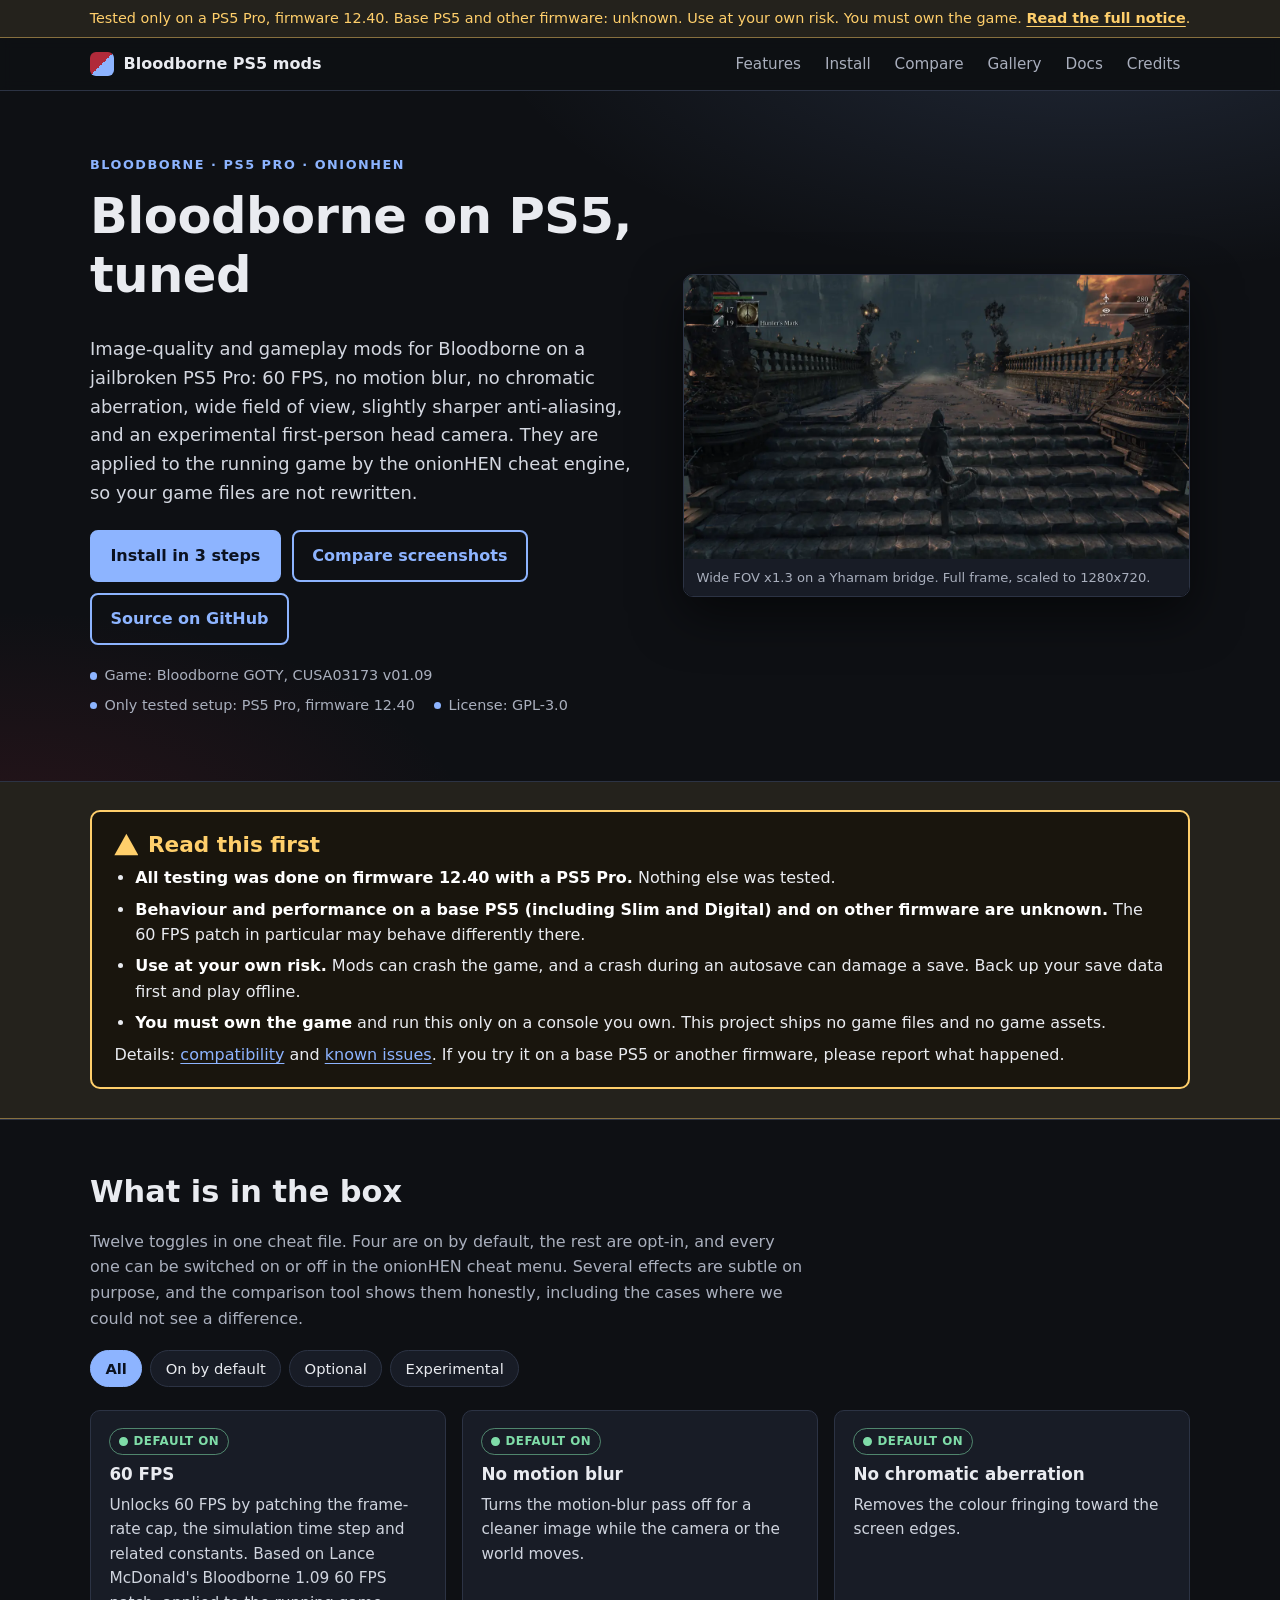
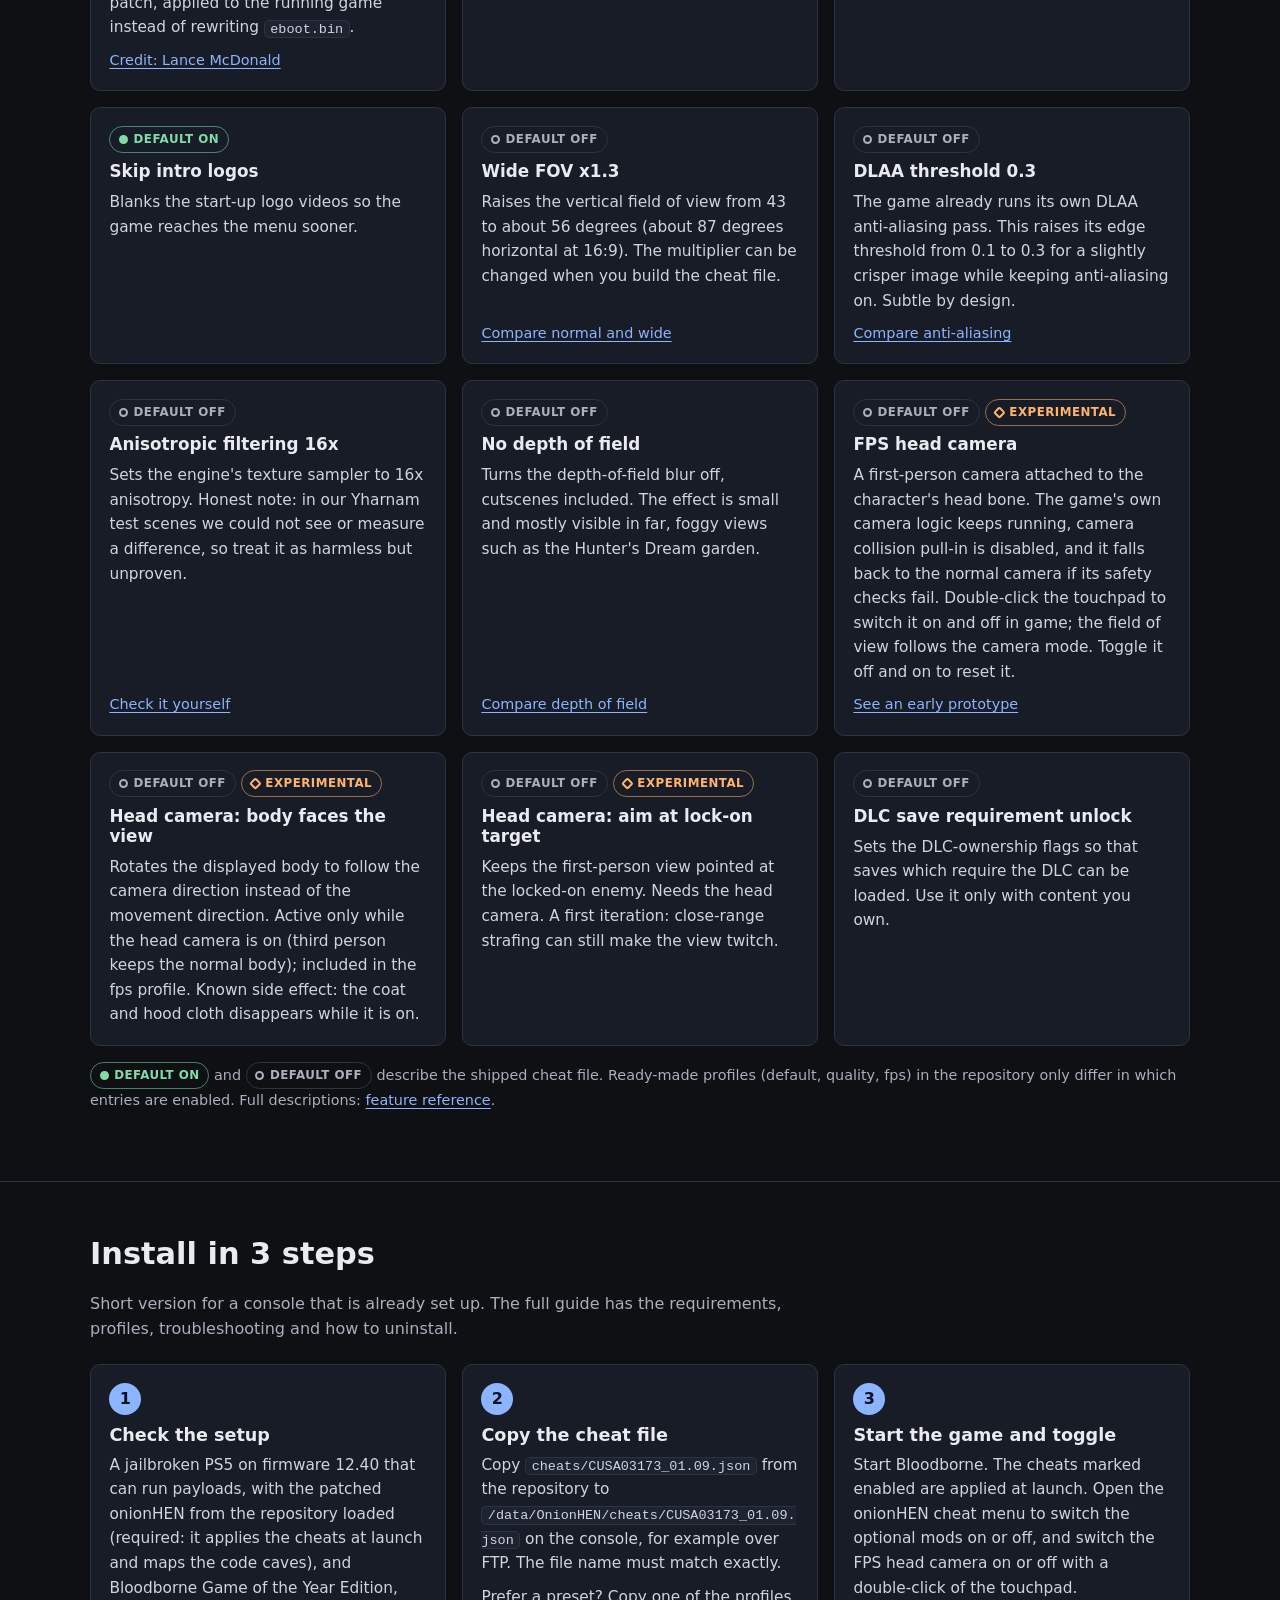
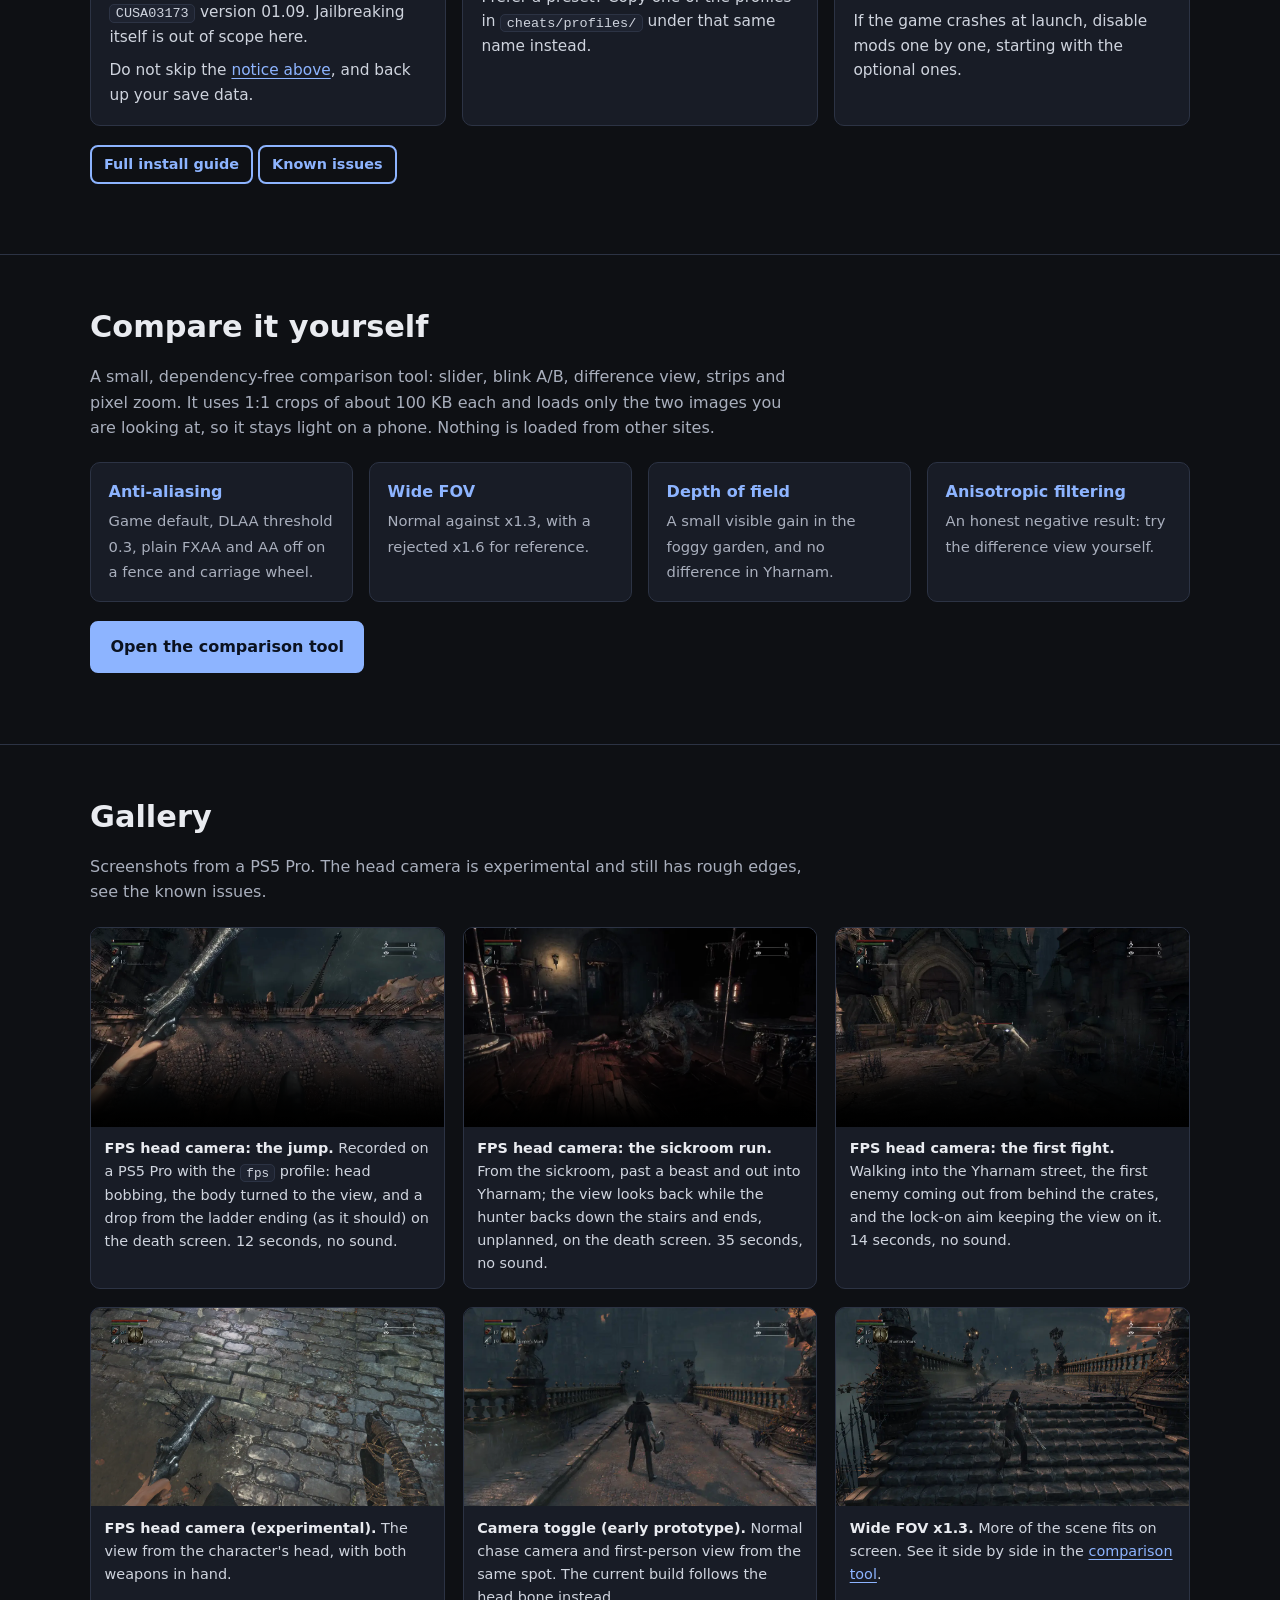
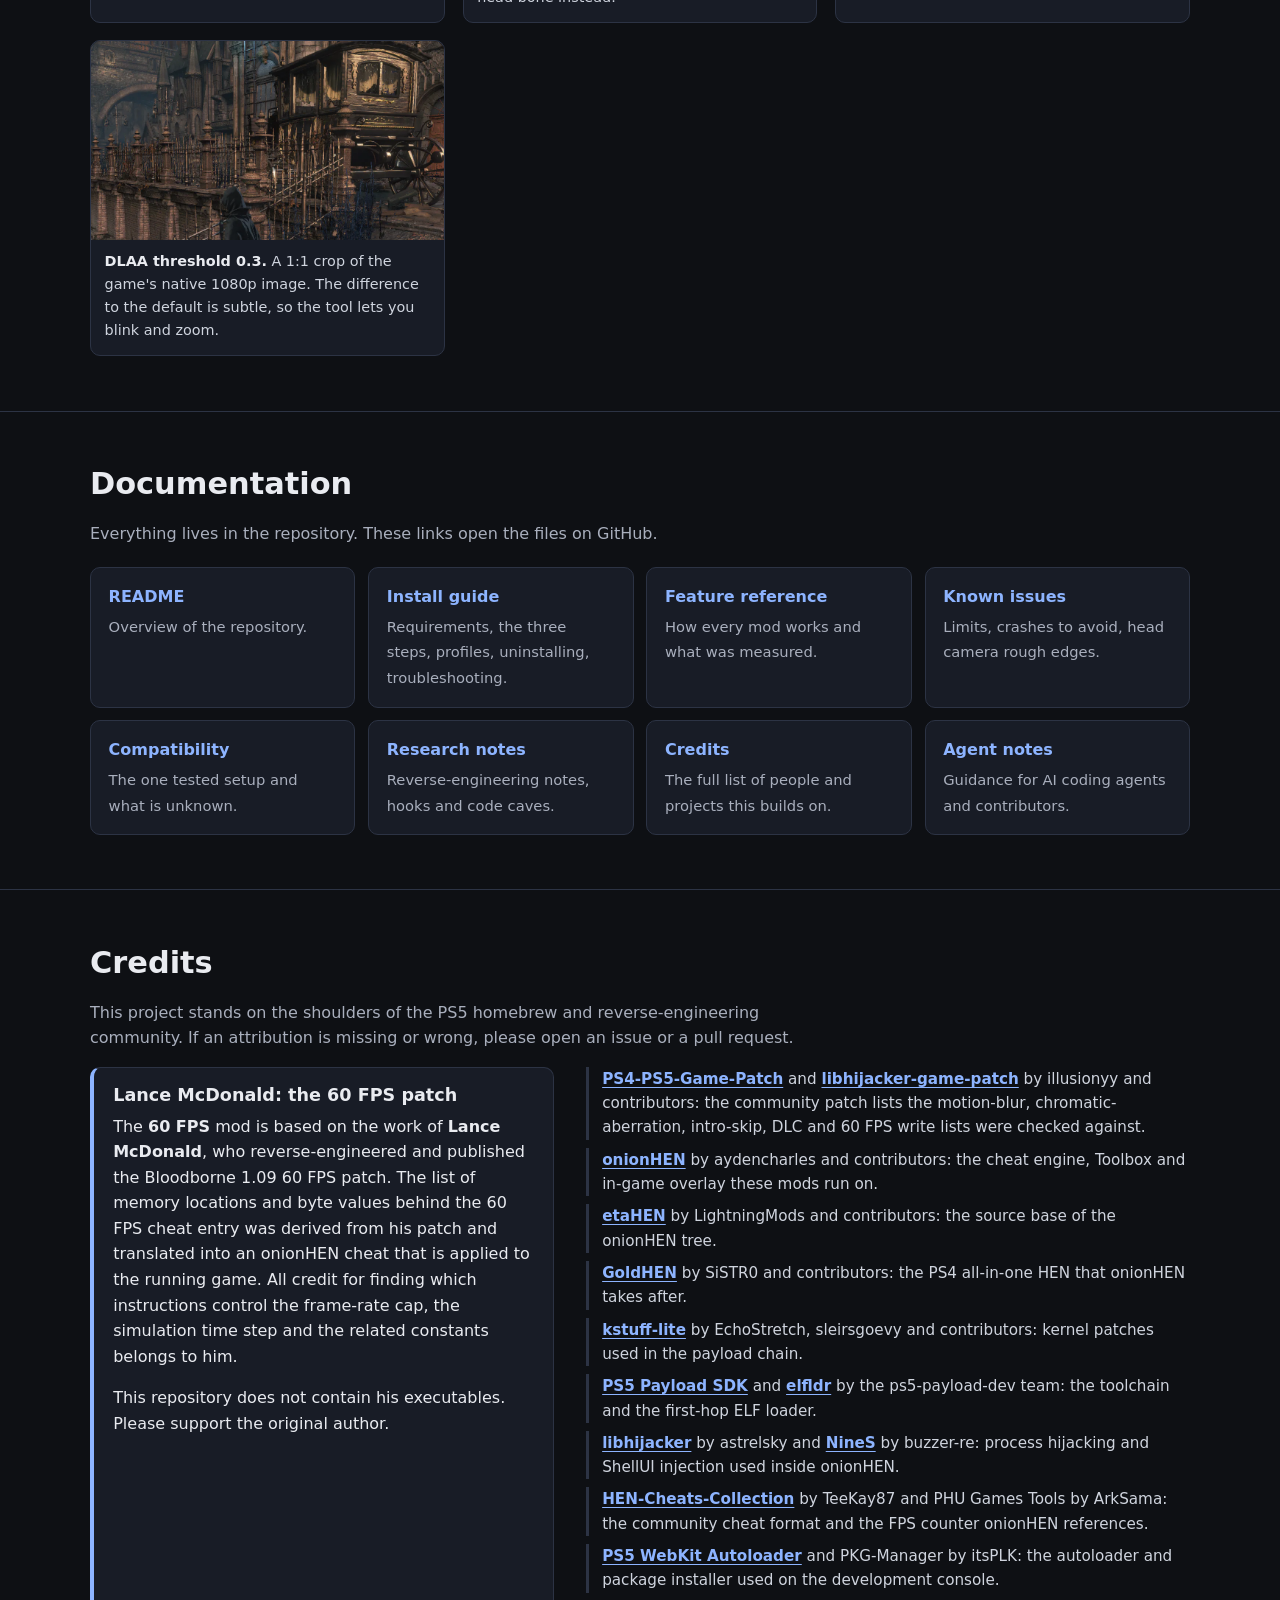
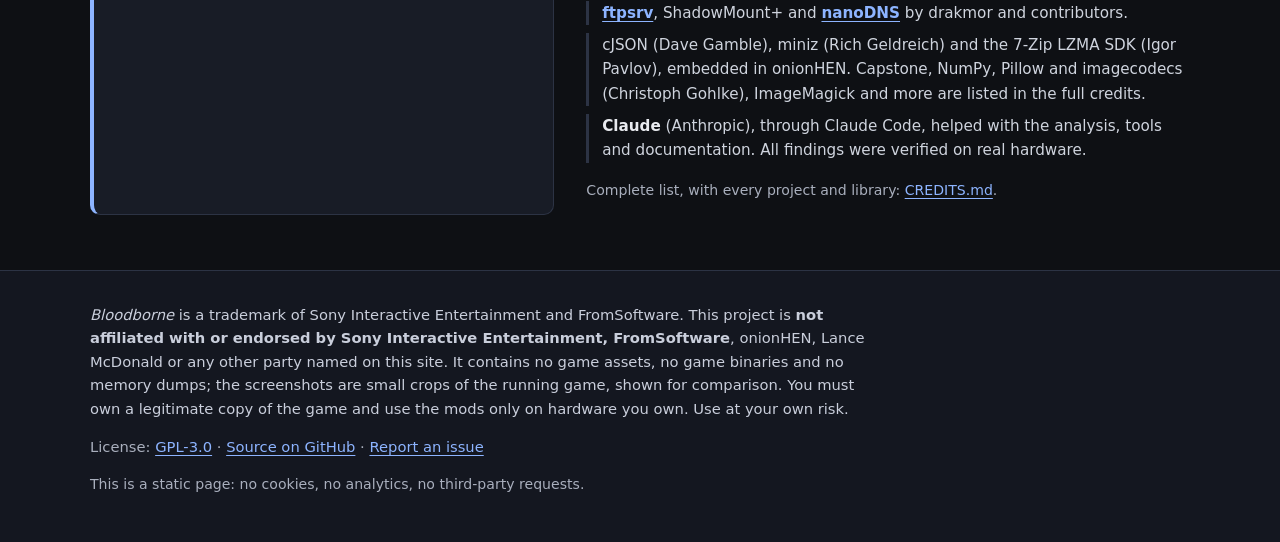
==== commit 5cec547d: "Site: add the first-fight clip (lock-on aim in the FPS head camera) Co-Authored-By: Claude Sonnet 5." ====
--- a/site/index.html
+++ b/site/index.html
@@ -218,6 +218,15 @@
             <img src="assets/media/fps-sickroom-run-poster.webp" width="960" height="540" alt="First-person view in the sickroom with a pistol and a wrapped weapon in the hands; the video is not supported by this browser">
           </video>
           <figcaption><strong>FPS head camera: the sickroom run.</strong> From the sickroom, past a beast and out into Yharnam; the view looks back while the hunter backs down the stairs and ends, unplanned, on the death screen. 35 seconds, no sound.</figcaption>
+        </figure>
+      </li>
+      <li>
+        <figure>
+          <video controls muted loop playsinline preload="none" width="1280" height="720" poster="assets/media/fps-first-enemy-poster.webp" aria-label="Clip of the FPS head camera in a fight: walking into the Yharnam street, the first enemy coming out from behind the crates, locking on and defeating it">
+            <source src="assets/media/fps-first-enemy.webm" type="video/webm">
+            <img src="assets/media/fps-first-enemy-poster.webp" width="1280" height="720" alt="First-person view in Yharnam facing the first enemy near the crates, with its health bar and the lock-on marker visible; the video is not supported by this browser">
+          </video>
+          <figcaption><strong>FPS head camera: the first fight.</strong> Walking into the Yharnam street, the first enemy coming out from behind the crates, and the lock-on aim keeping the view on it. 14 seconds, no sound.</figcaption>
         </figure>
       </li>
       <li>
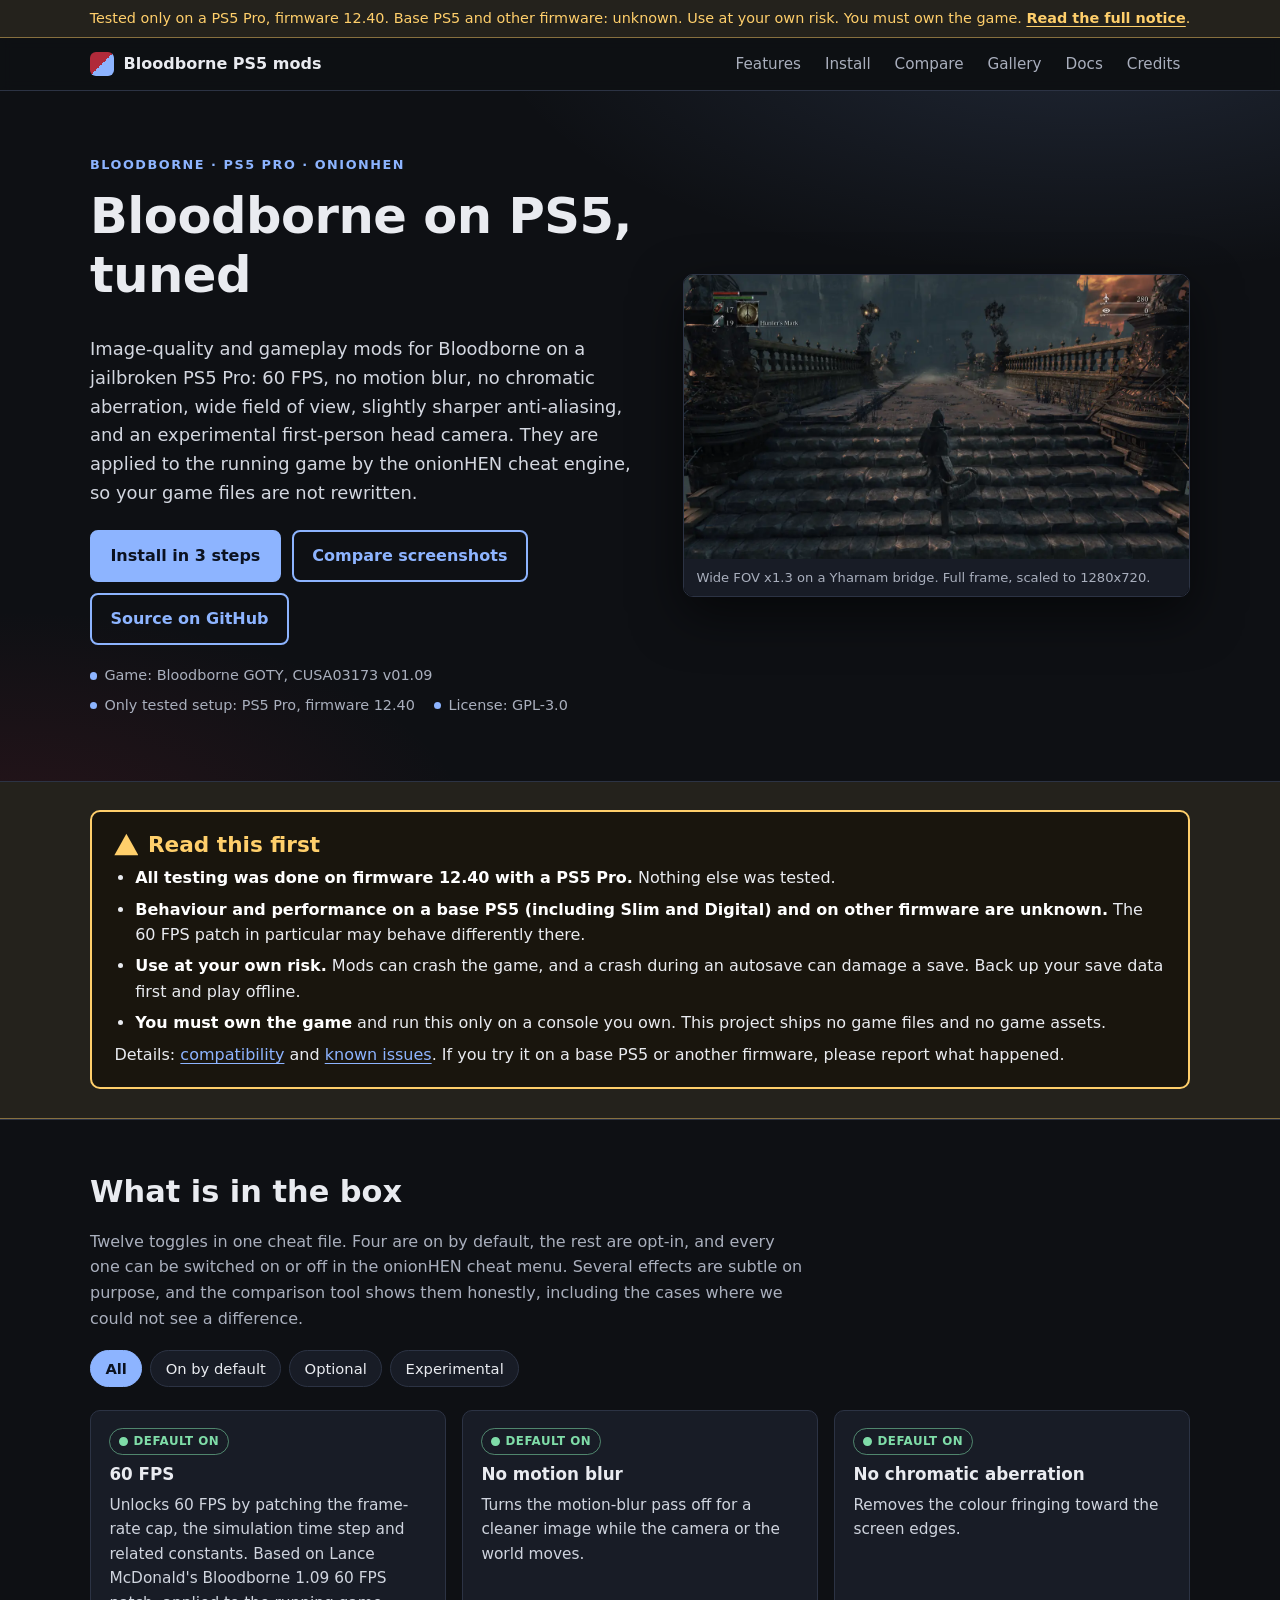
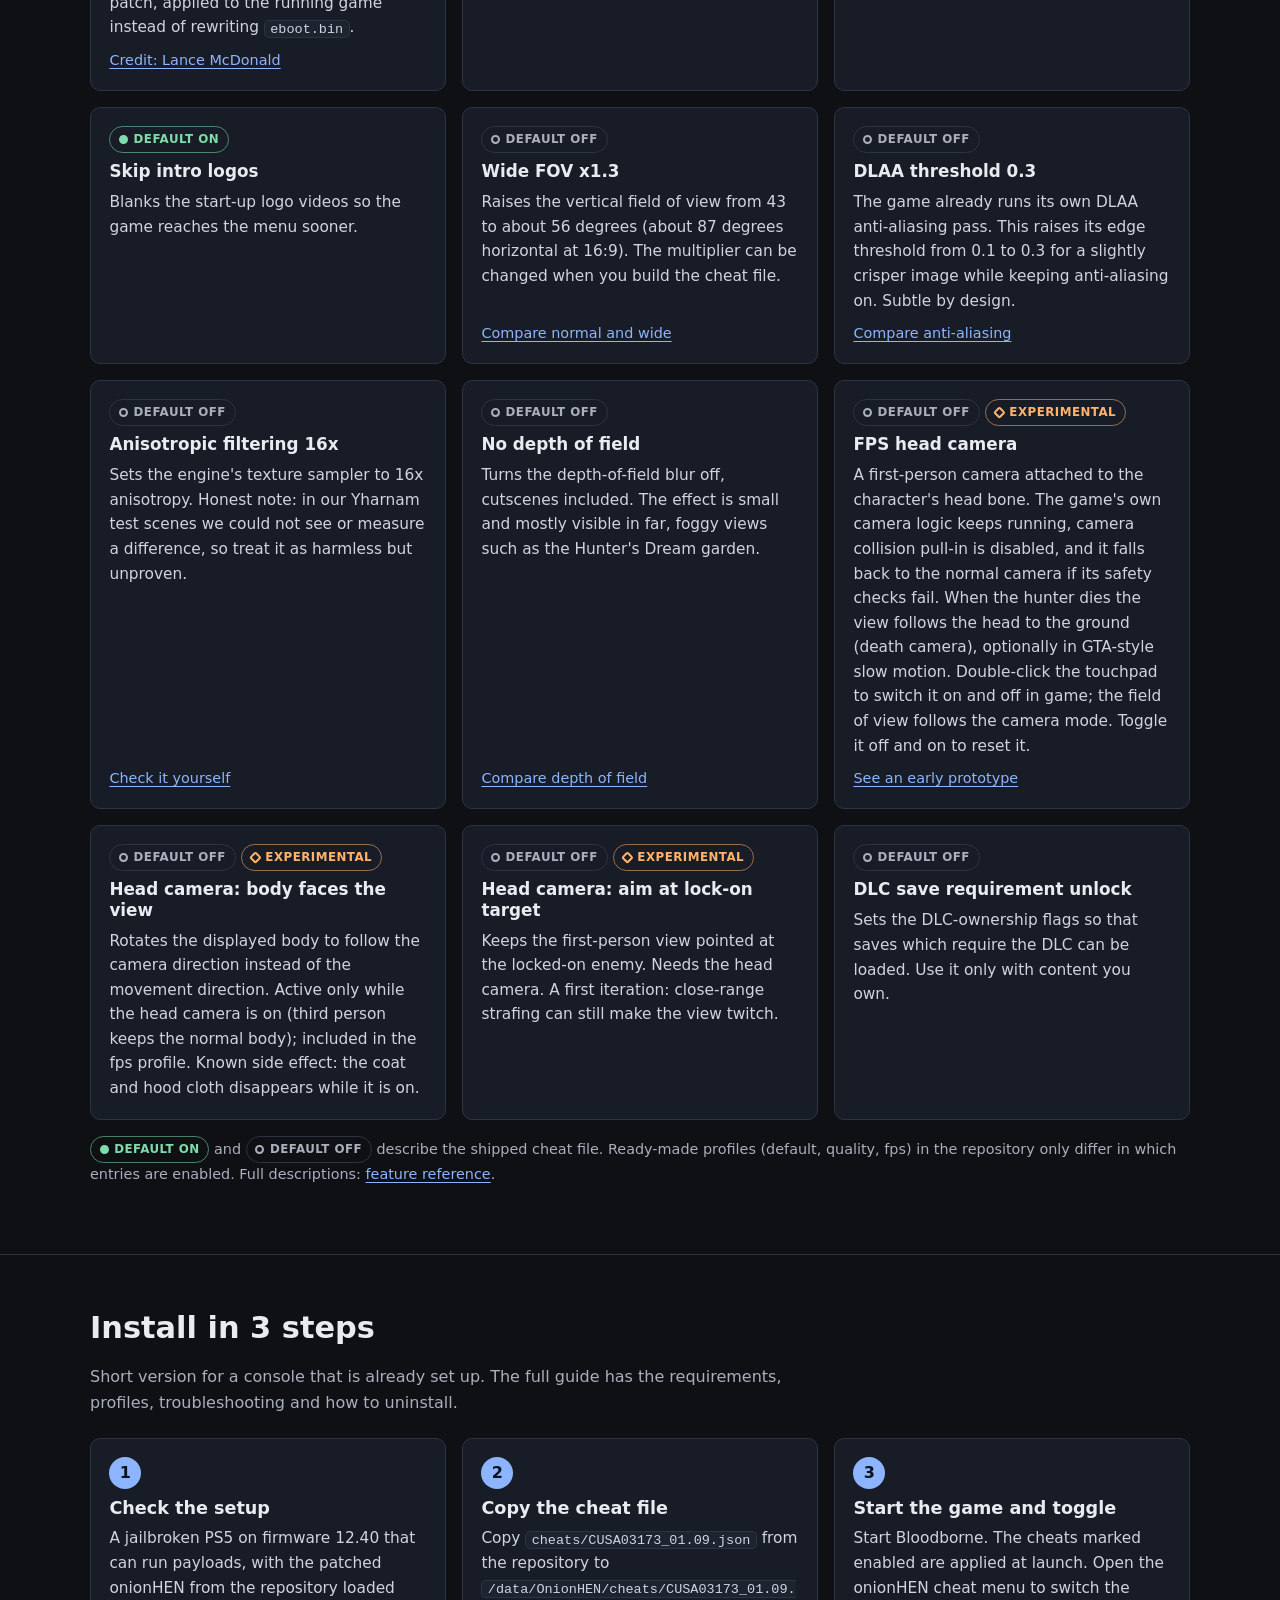
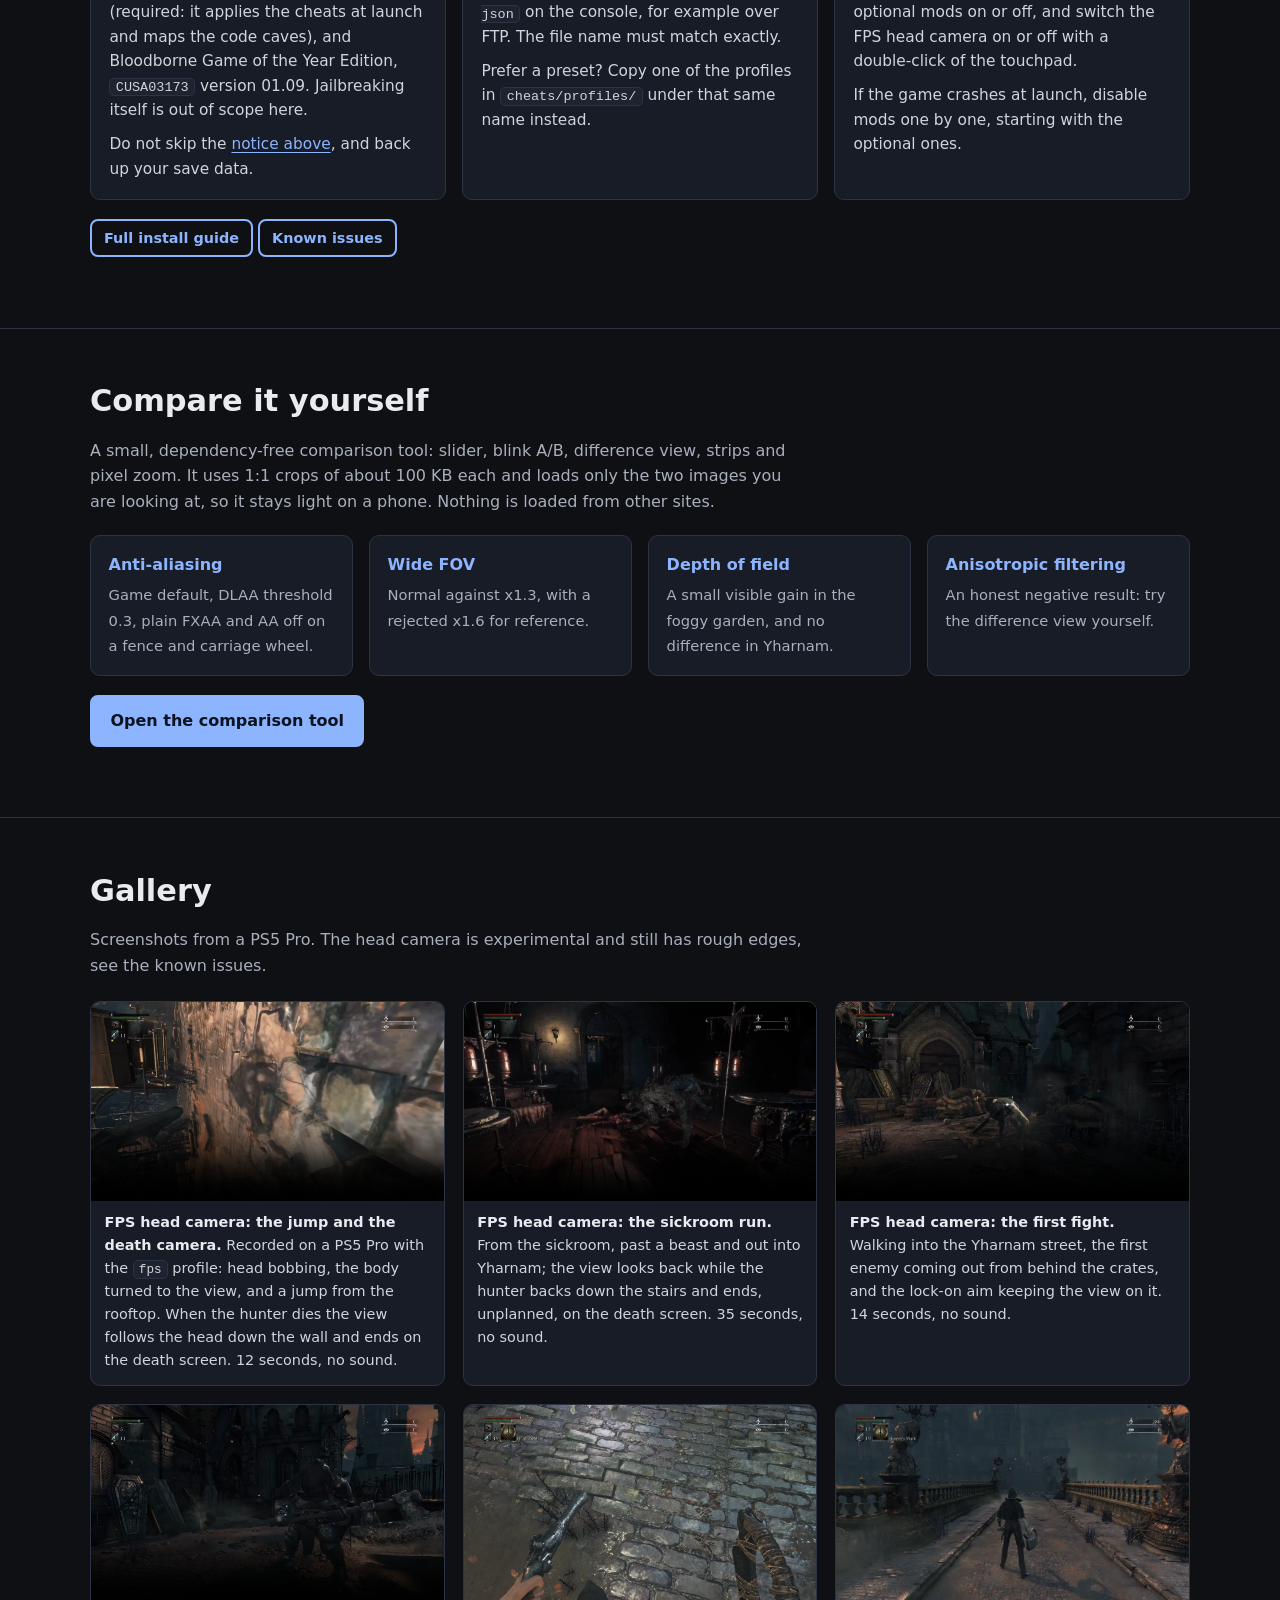
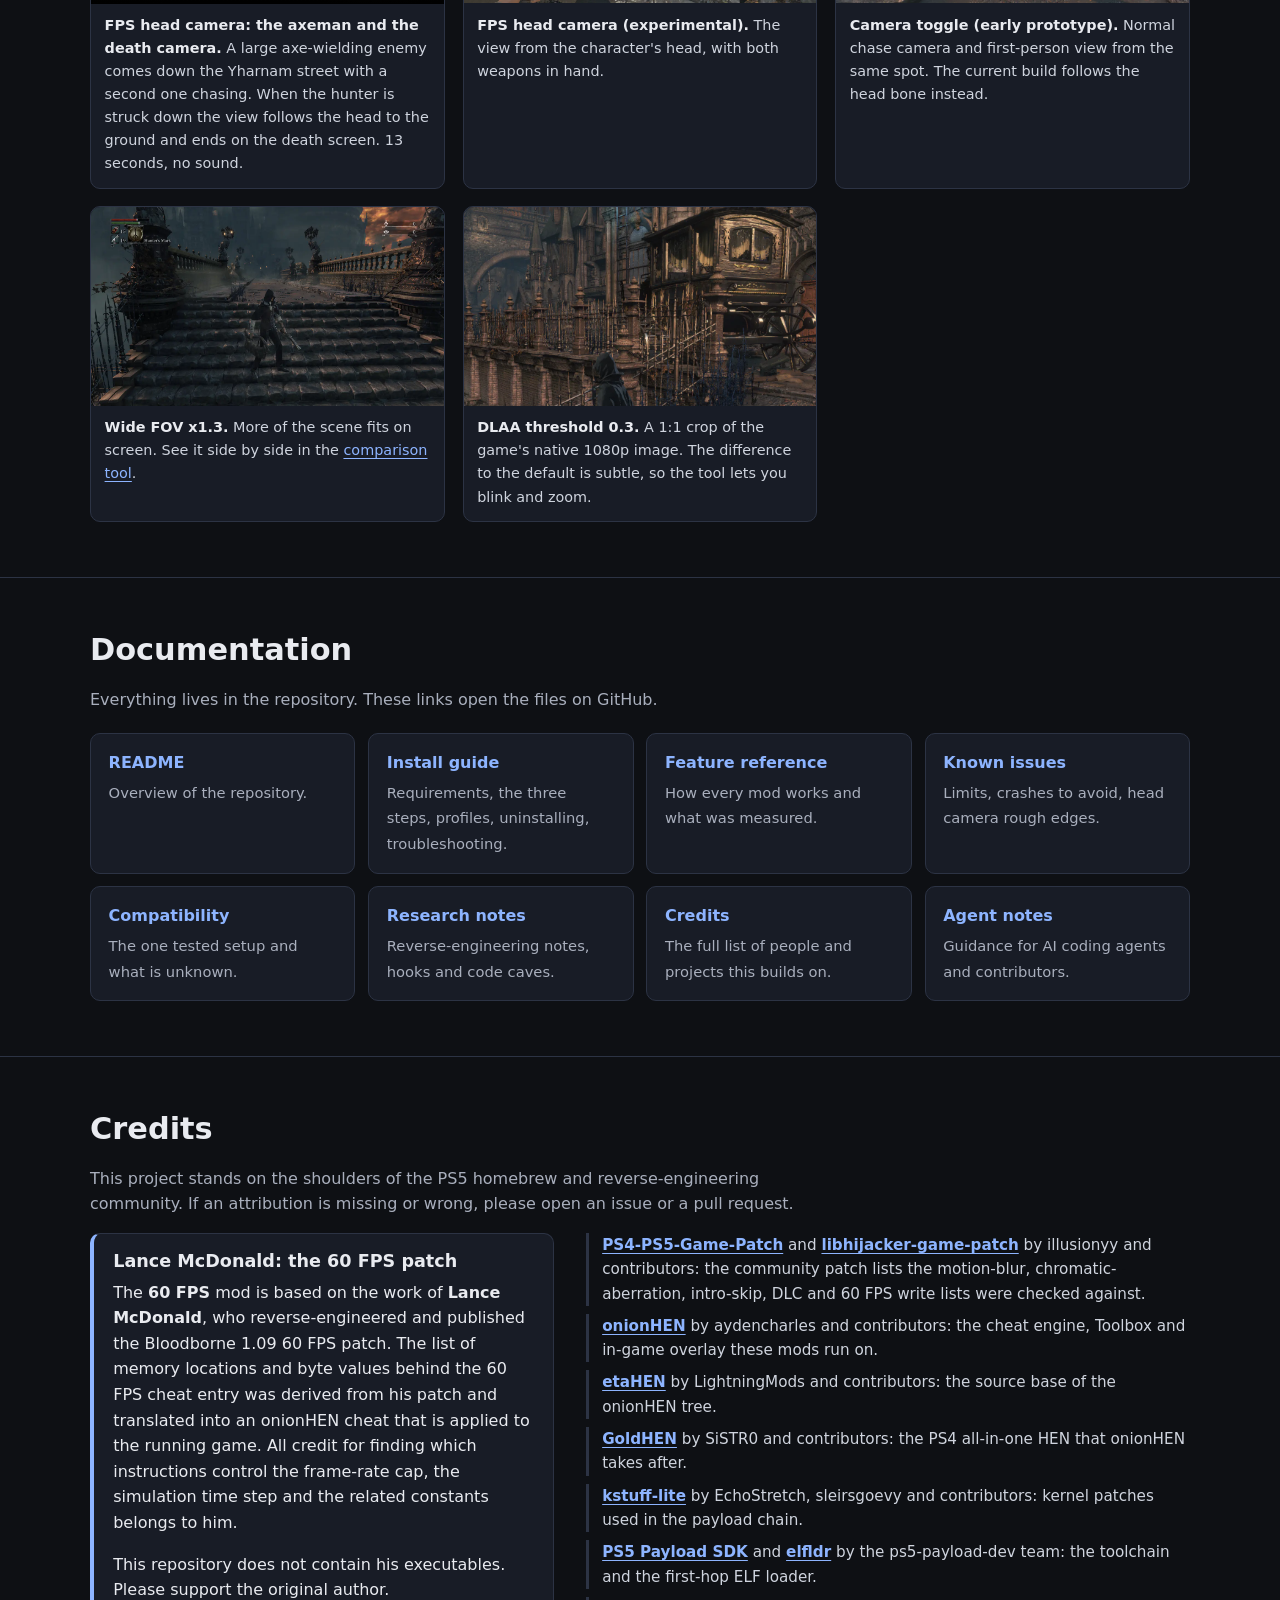
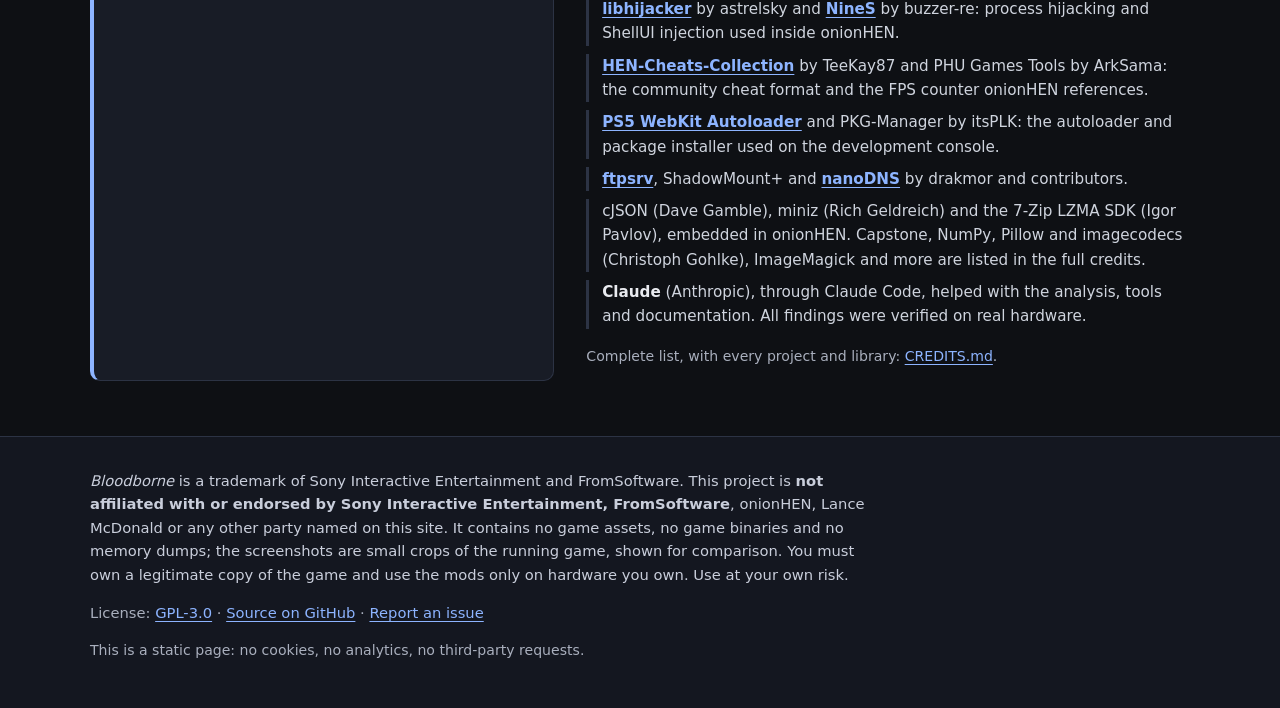
==== commit 1d07fa8c: "FPS head camera: death camera, death slow motion, more robust head search, safer live apply; new cli" ====
--- a/site/index.html
+++ b/site/index.html
@@ -134,7 +134,7 @@
       <li class="card" data-group="optional experimental">
         <div class="badges"><span class="badge off">Default off</span><span class="badge exp">Experimental</span></div>
         <h3>FPS head camera</h3>
-        <p>A first-person camera attached to the character's head bone. The game's own camera logic keeps running, camera collision pull-in is disabled, and it falls back to the normal camera if its safety checks fail. Double-click the touchpad to switch it on and off in game; the field of view follows the camera mode. Toggle it off and on to reset it.</p>
+        <p>A first-person camera attached to the character's head bone. The game's own camera logic keeps running, camera collision pull-in is disabled, and it falls back to the normal camera if its safety checks fail. When the hunter dies the view follows the head to the ground (death camera), optionally in GTA-style slow motion. Double-click the touchpad to switch it on and off in game; the field of view follows the camera mode. Toggle it off and on to reset it.</p>
         <a class="more" href="compare.html#set=cam&amp;scene=cam-proto">See an early prototype</a>
       </li>
       <li class="card" data-group="optional experimental">
@@ -204,11 +204,11 @@
     <ul class="gallery">
       <li>
         <figure>
-          <video controls muted loop playsinline preload="metadata" width="1280" height="720" poster="assets/media/fps-ladder-jump-poster.webp" aria-label="Clip of the FPS head camera: walking along the Yharnam rooftop, looking over the edge and jumping down, ending on the death screen">
+          <video controls muted loop playsinline preload="metadata" width="1280" height="720" poster="assets/media/fps-ladder-jump-poster.webp" aria-label="Clip of the FPS head camera: walking along the Yharnam rooftop, looking over the edge, jumping down and dying; the death camera follows the head to the ground, ending on the death screen">
             <source src="assets/media/fps-ladder-jump.webm" type="video/webm">
-            <img src="assets/media/fps-ladder-jump.webp" width="640" height="360" alt="Animated clip of the FPS head camera: walking along the Yharnam rooftop, looking over the edge and jumping down, ending on the death screen">
+            <img src="assets/media/fps-ladder-jump.webp" width="640" height="360" alt="Animated clip of the FPS head camera: walking along the Yharnam rooftop, looking over the edge, jumping down and dying; the death camera follows the head to the ground, ending on the death screen">
           </video>
-          <figcaption><strong>FPS head camera: the jump.</strong> Recorded on a PS5 Pro with the <code>fps</code> profile: head bobbing, the body turned to the view, and a drop from the ladder ending (as it should) on the death screen. 12 seconds, no sound.</figcaption>
+          <figcaption><strong>FPS head camera: the jump and the death camera.</strong> Recorded on a PS5 Pro with the <code>fps</code> profile: head bobbing, the body turned to the view, and a jump from the rooftop. When the hunter dies the view follows the head down the wall and ends on the death screen. 12 seconds, no sound.</figcaption>
         </figure>
       </li>
       <li>
@@ -227,6 +227,15 @@
             <img src="assets/media/fps-first-enemy-poster.webp" width="1280" height="720" alt="First-person view in Yharnam facing the first enemy near the crates, with its health bar and the lock-on marker visible; the video is not supported by this browser">
           </video>
           <figcaption><strong>FPS head camera: the first fight.</strong> Walking into the Yharnam street, the first enemy coming out from behind the crates, and the lock-on aim keeping the view on it. 14 seconds, no sound.</figcaption>
+        </figure>
+      </li>
+      <li>
+        <figure>
+          <video controls muted loop playsinline preload="none" width="1280" height="720" poster="assets/media/fps-axeman-death-poster.webp" aria-label="Clip of the FPS head camera: a large axe-wielding enemy and a second one chasing in the Yharnam street; the hunter is struck down and the death camera follows the head to the ground, ending on the death screen">
+            <source src="assets/media/fps-axeman-death.webm" type="video/webm">
+            <img src="assets/media/fps-axeman-death-poster.webp" width="1280" height="720" alt="First-person view in the Yharnam street facing a large armoured enemy that is raising a huge cleaver; the video is not supported by this browser">
+          </video>
+          <figcaption><strong>FPS head camera: the axeman and the death camera.</strong> A large axe-wielding enemy comes down the Yharnam street with a second one chasing. When the hunter is struck down the view follows the head to the ground and ends on the death screen. 13 seconds, no sound.</figcaption>
         </figure>
       </li>
       <li>
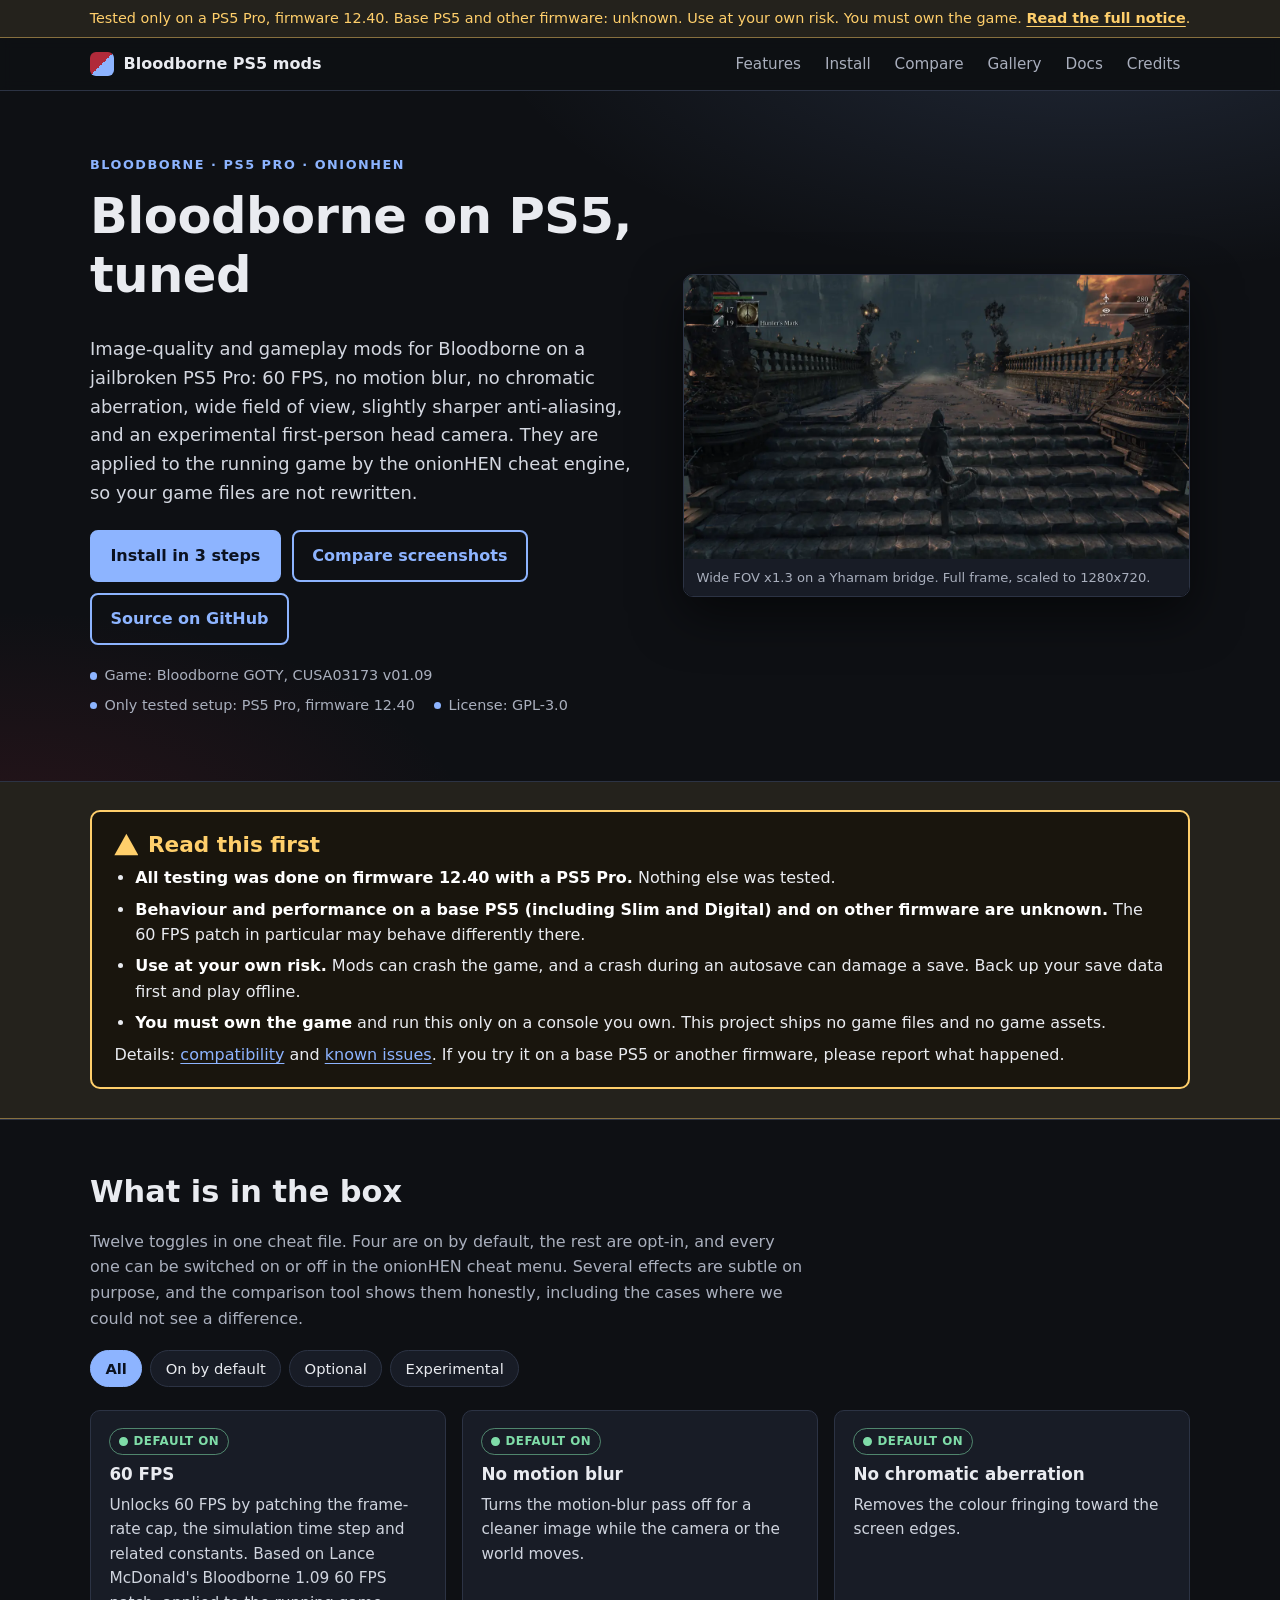
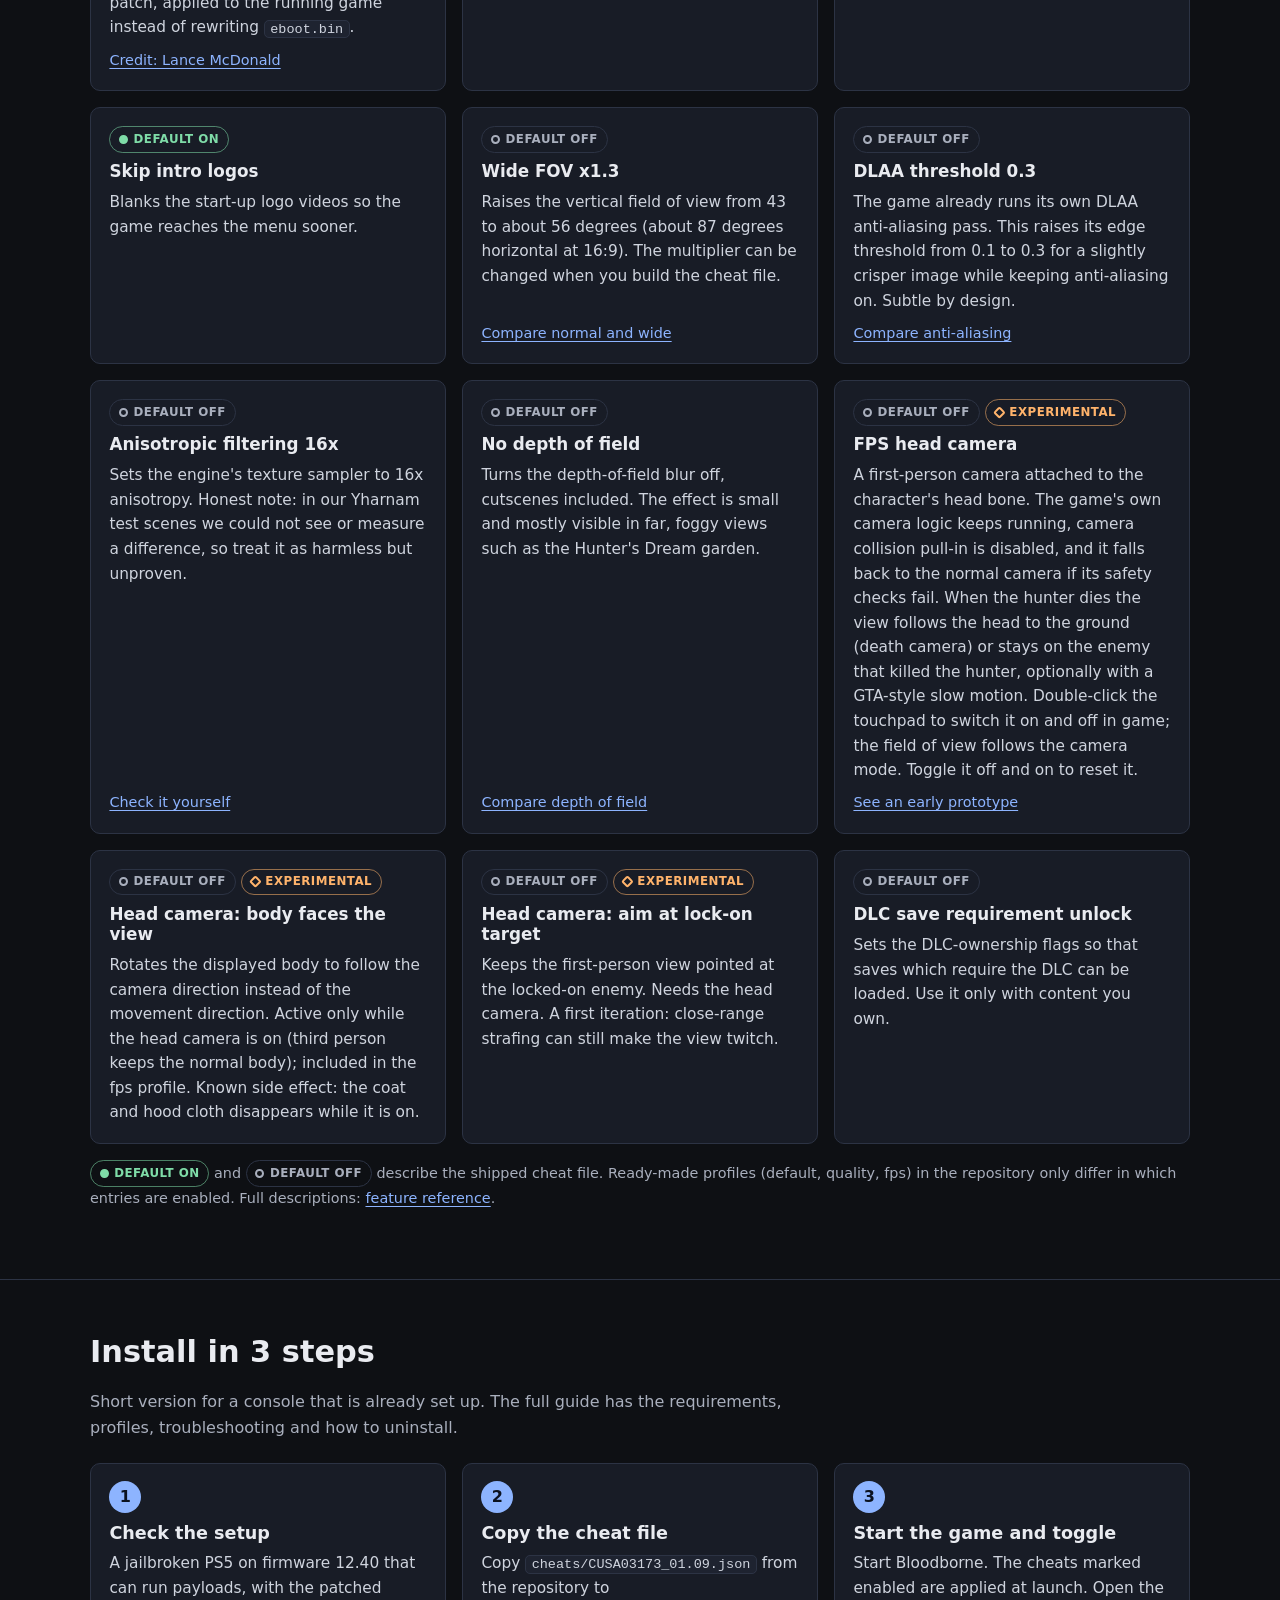
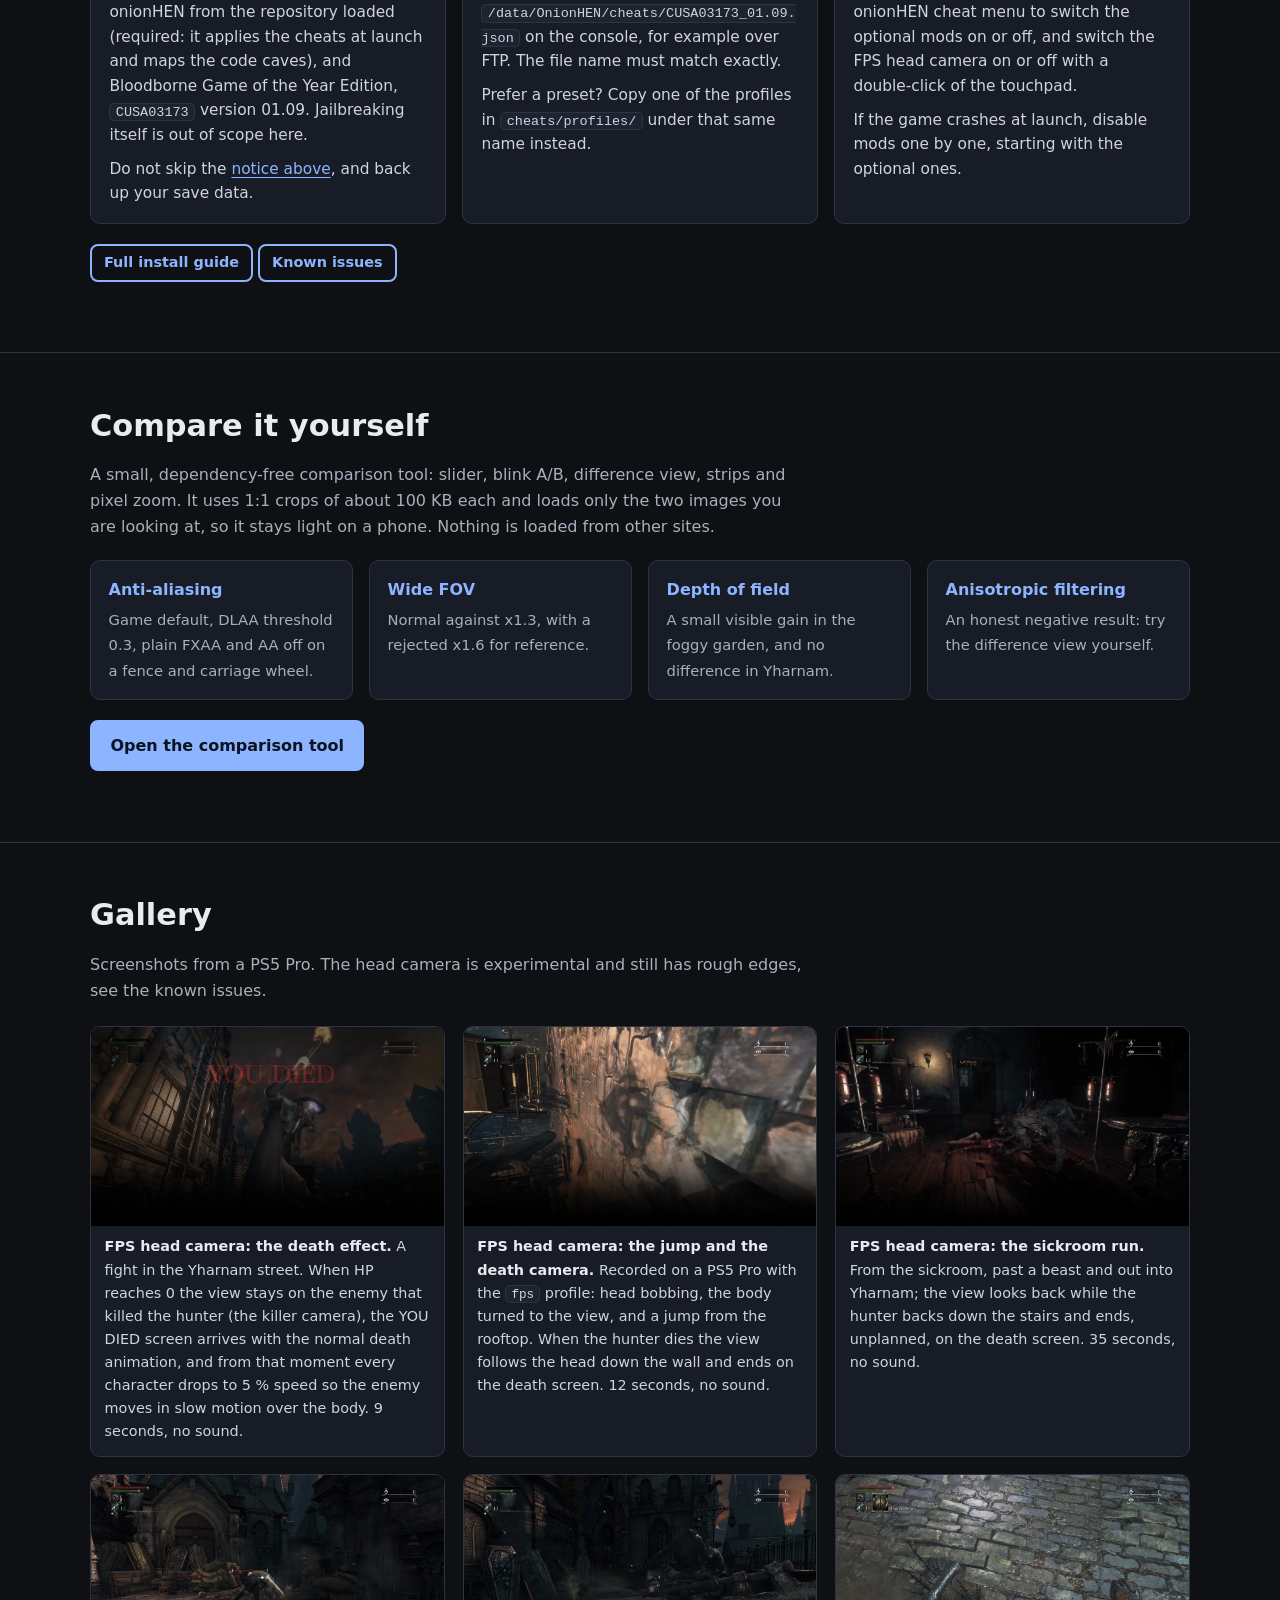
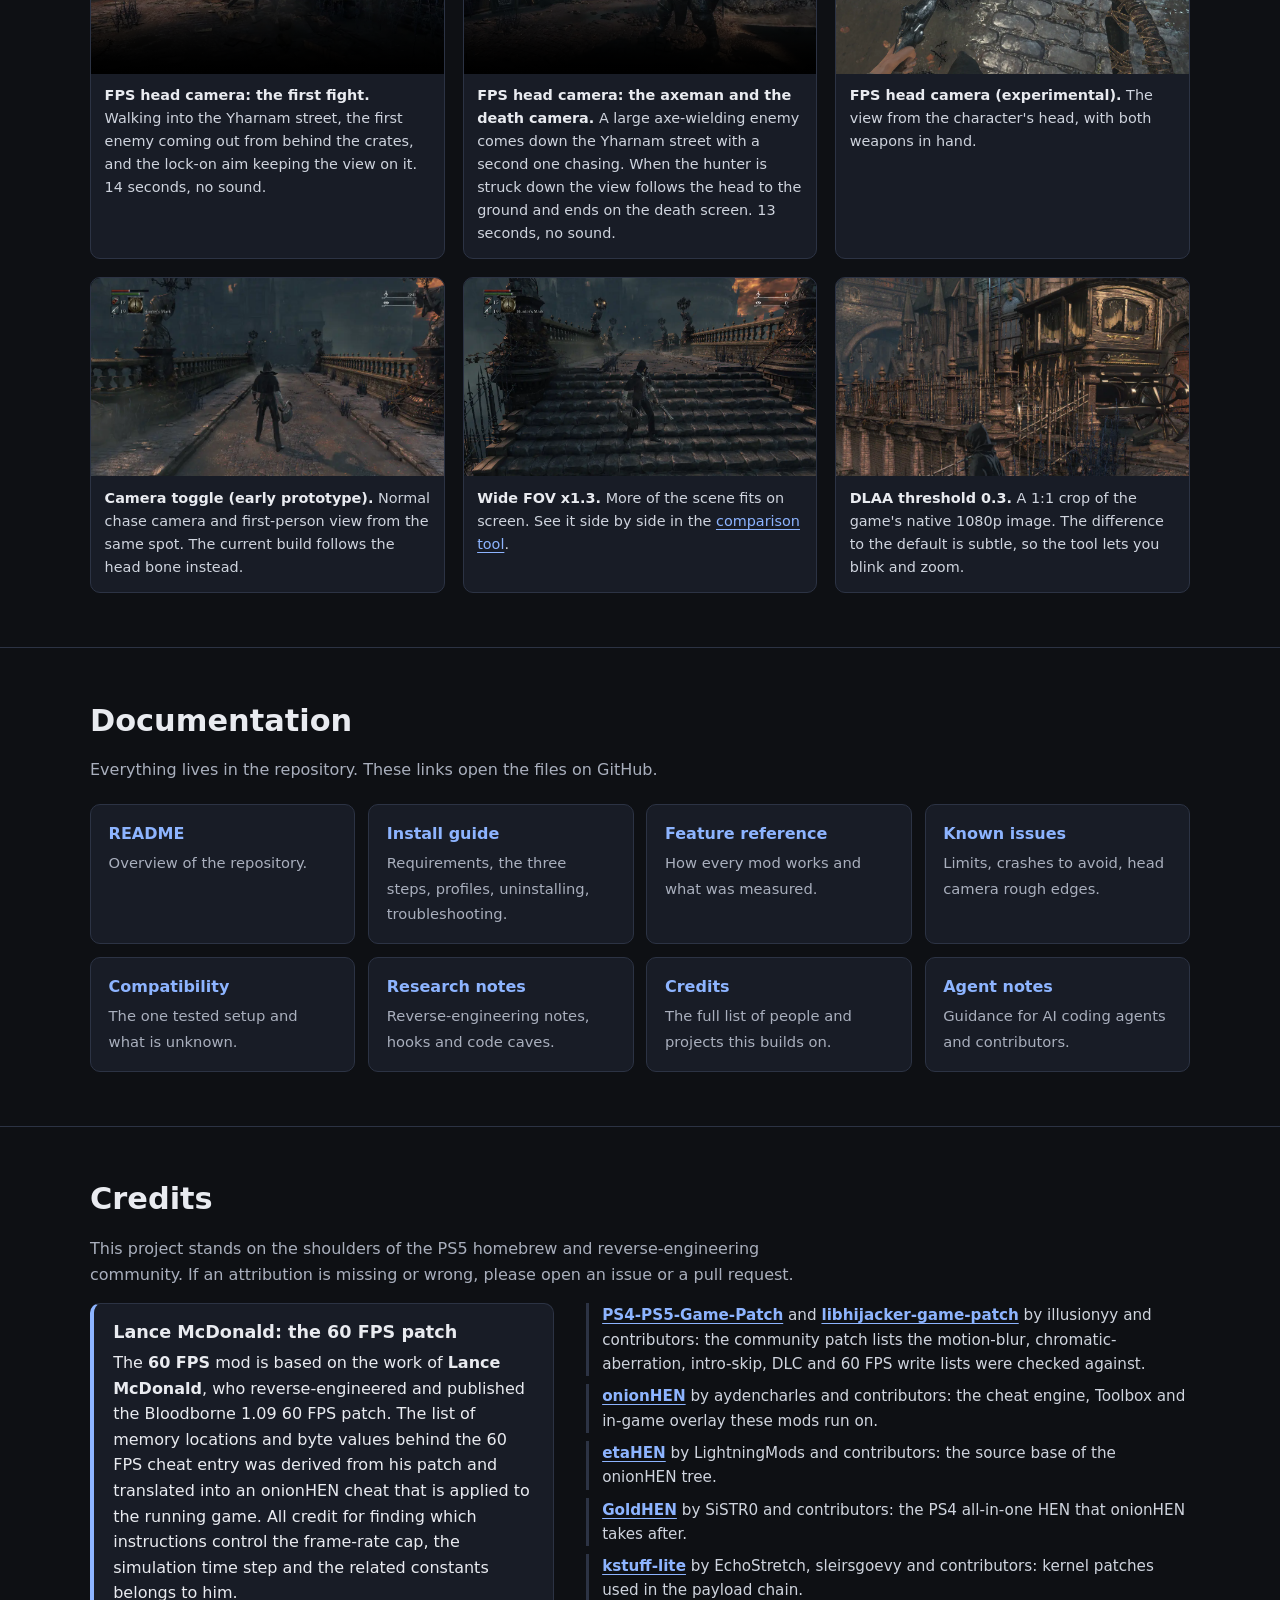
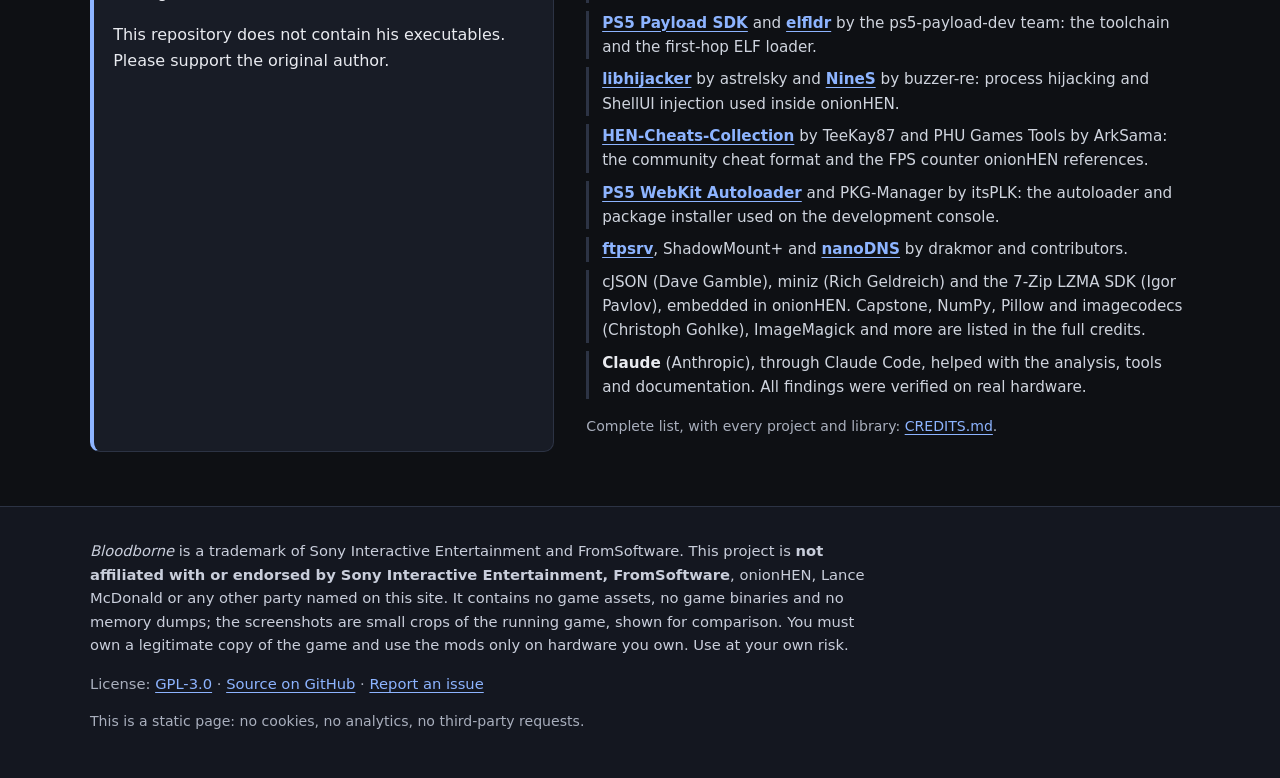
==== commit f705b40e: "FPS head camera: killer camera, final death time profile, montage clip Killer camera (own option): f" ====
--- a/site/index.html
+++ b/site/index.html
@@ -134,7 +134,7 @@
       <li class="card" data-group="optional experimental">
         <div class="badges"><span class="badge off">Default off</span><span class="badge exp">Experimental</span></div>
         <h3>FPS head camera</h3>
-        <p>A first-person camera attached to the character's head bone. The game's own camera logic keeps running, camera collision pull-in is disabled, and it falls back to the normal camera if its safety checks fail. When the hunter dies the view follows the head to the ground (death camera), optionally in GTA-style slow motion. Double-click the touchpad to switch it on and off in game; the field of view follows the camera mode. Toggle it off and on to reset it.</p>
+        <p>A first-person camera attached to the character's head bone. The game's own camera logic keeps running, camera collision pull-in is disabled, and it falls back to the normal camera if its safety checks fail. When the hunter dies the view follows the head to the ground (death camera) or stays on the enemy that killed the hunter, optionally with a GTA-style slow motion. Double-click the touchpad to switch it on and off in game; the field of view follows the camera mode. Toggle it off and on to reset it.</p>
         <a class="more" href="compare.html#set=cam&amp;scene=cam-proto">See an early prototype</a>
       </li>
       <li class="card" data-group="optional experimental">
@@ -202,6 +202,15 @@
     <h2 id="gallery-title">Gallery</h2>
     <p class="section-intro">Screenshots from a PS5 Pro. The head camera is experimental and still has rough edges, see the known issues.</p>
     <ul class="gallery">
+      <li>
+        <figure>
+          <video controls muted loop playsinline preload="metadata" width="1280" height="720" poster="assets/media/fps-death-effect-poster.webp" aria-label="Clip of the FPS head camera in a fight: the hunter is killed, the view stays on the enemy that killed him, the YOU DIED screen arrives and the enemy moves on in slow motion">
+            <source src="assets/media/fps-death-effect.webm" type="video/webm">
+            <img src="assets/media/fps-death-effect.webp" width="640" height="360" alt="Animated clip of the FPS head camera in a fight: the hunter is killed, the view stays on the enemy that killed him, the YOU DIED screen arrives and the enemy moves on in slow motion">
+          </video>
+          <figcaption><strong>FPS head camera: the death effect.</strong> A fight in the Yharnam street. When HP reaches 0 the view stays on the enemy that killed the hunter (the killer camera), the YOU DIED screen arrives with the normal death animation, and from that moment every character drops to 5 % speed so the enemy moves in slow motion over the body. 9 seconds, no sound.</figcaption>
+        </figure>
+      </li>
       <li>
         <figure>
           <video controls muted loop playsinline preload="metadata" width="1280" height="720" poster="assets/media/fps-ladder-jump-poster.webp" aria-label="Clip of the FPS head camera: walking along the Yharnam rooftop, looking over the edge, jumping down and dying; the death camera follows the head to the ground, ending on the death screen">
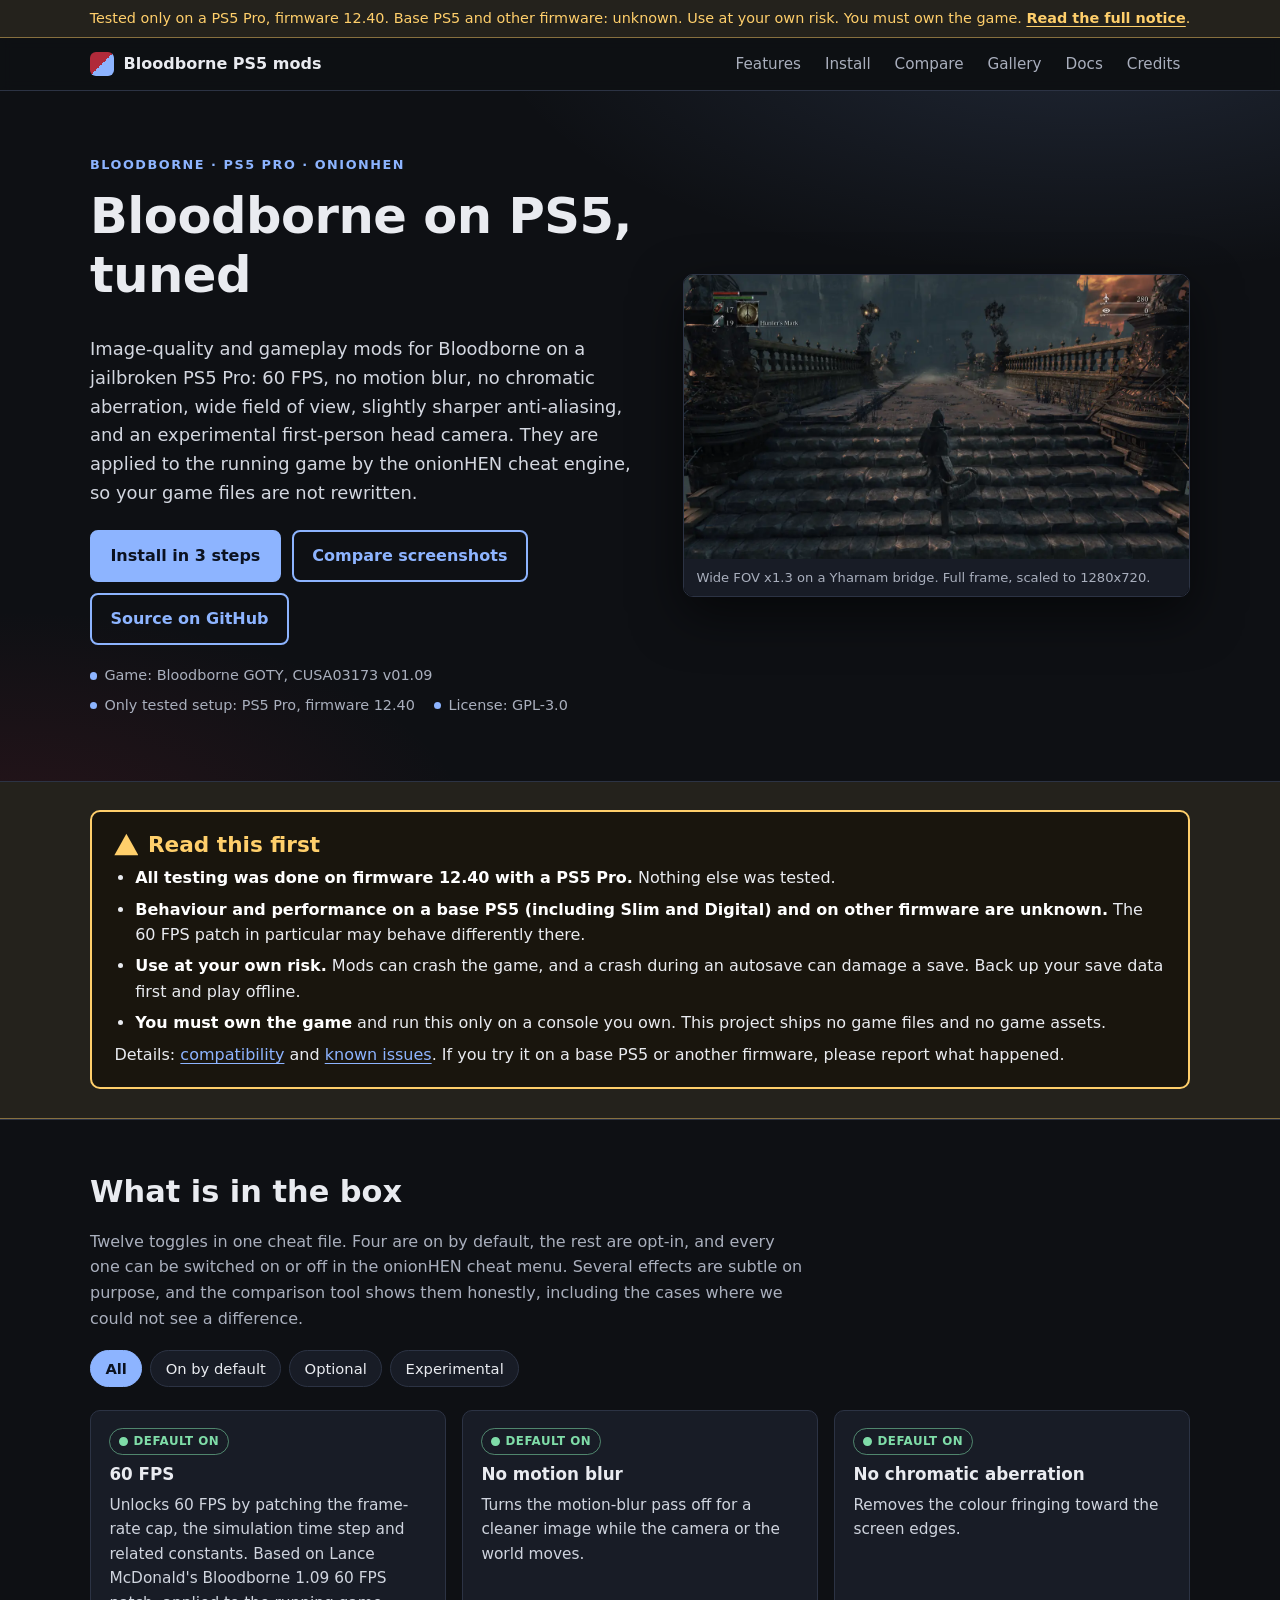
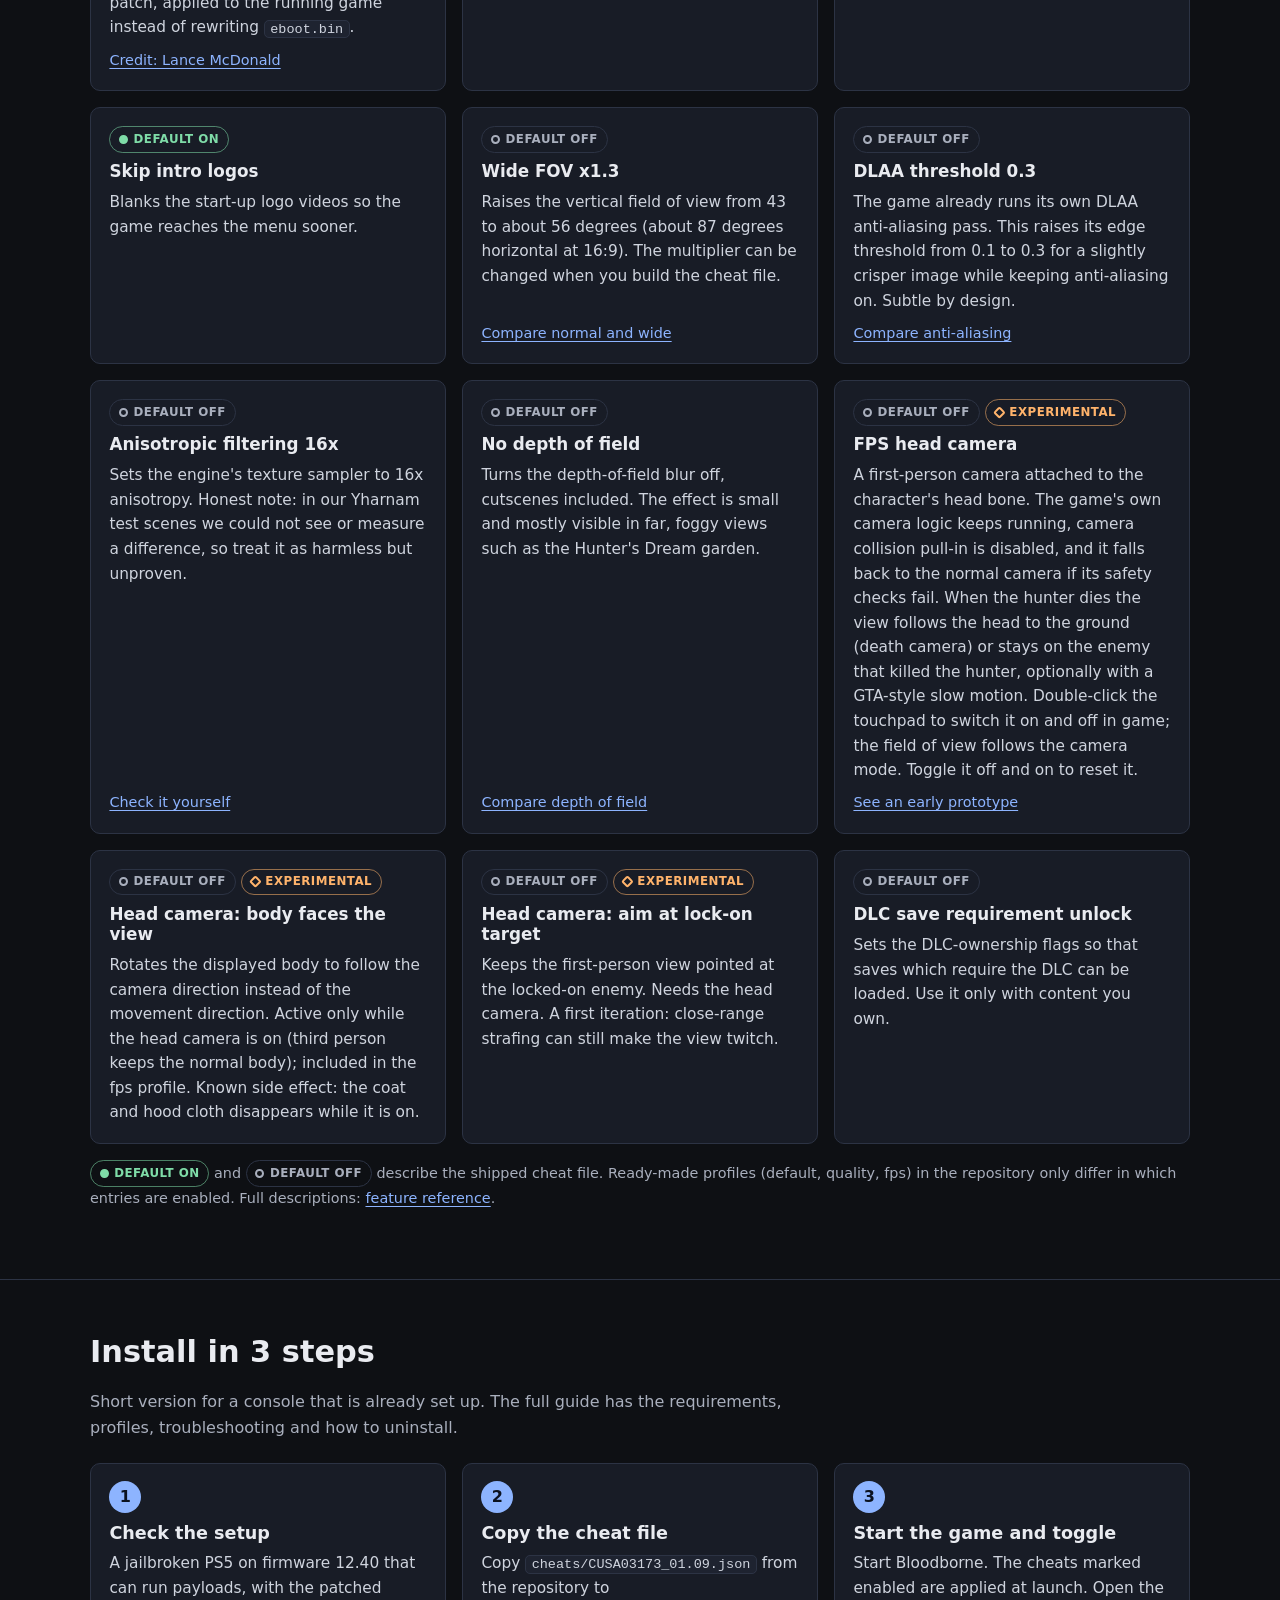
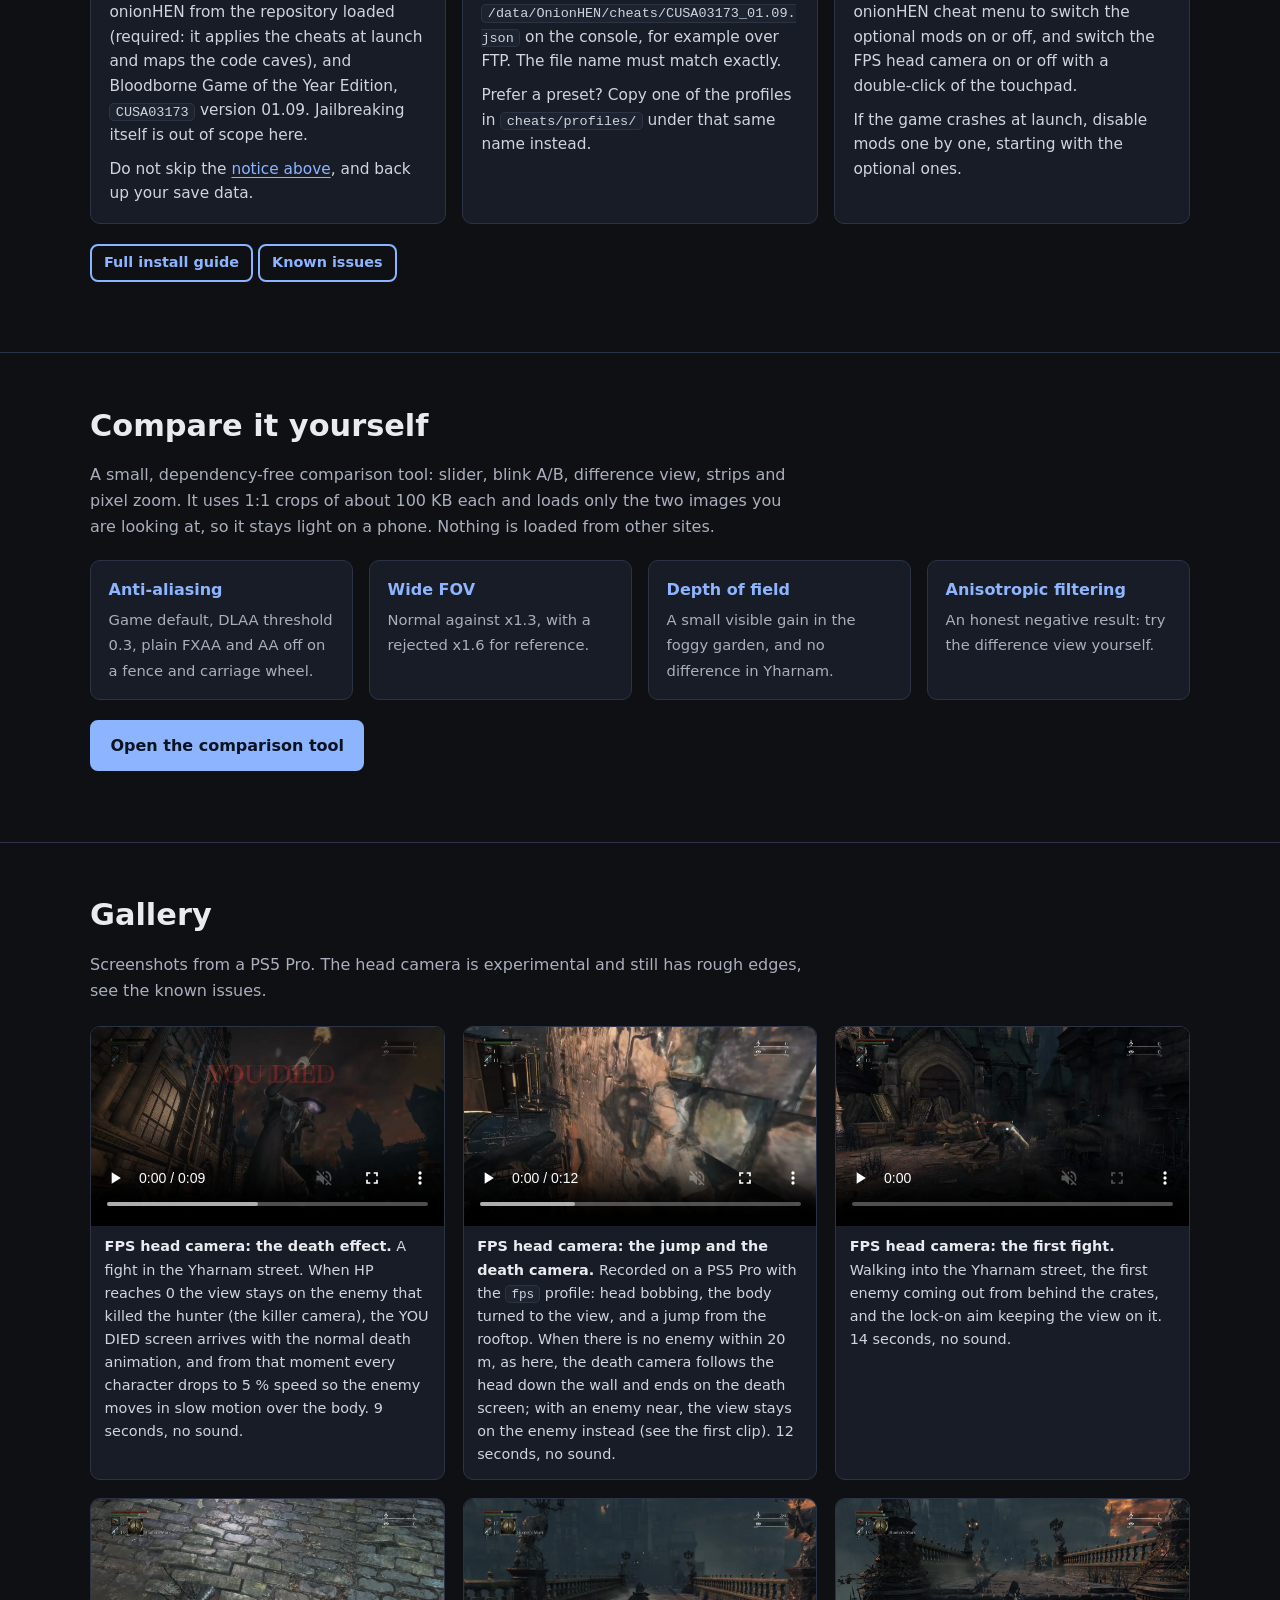
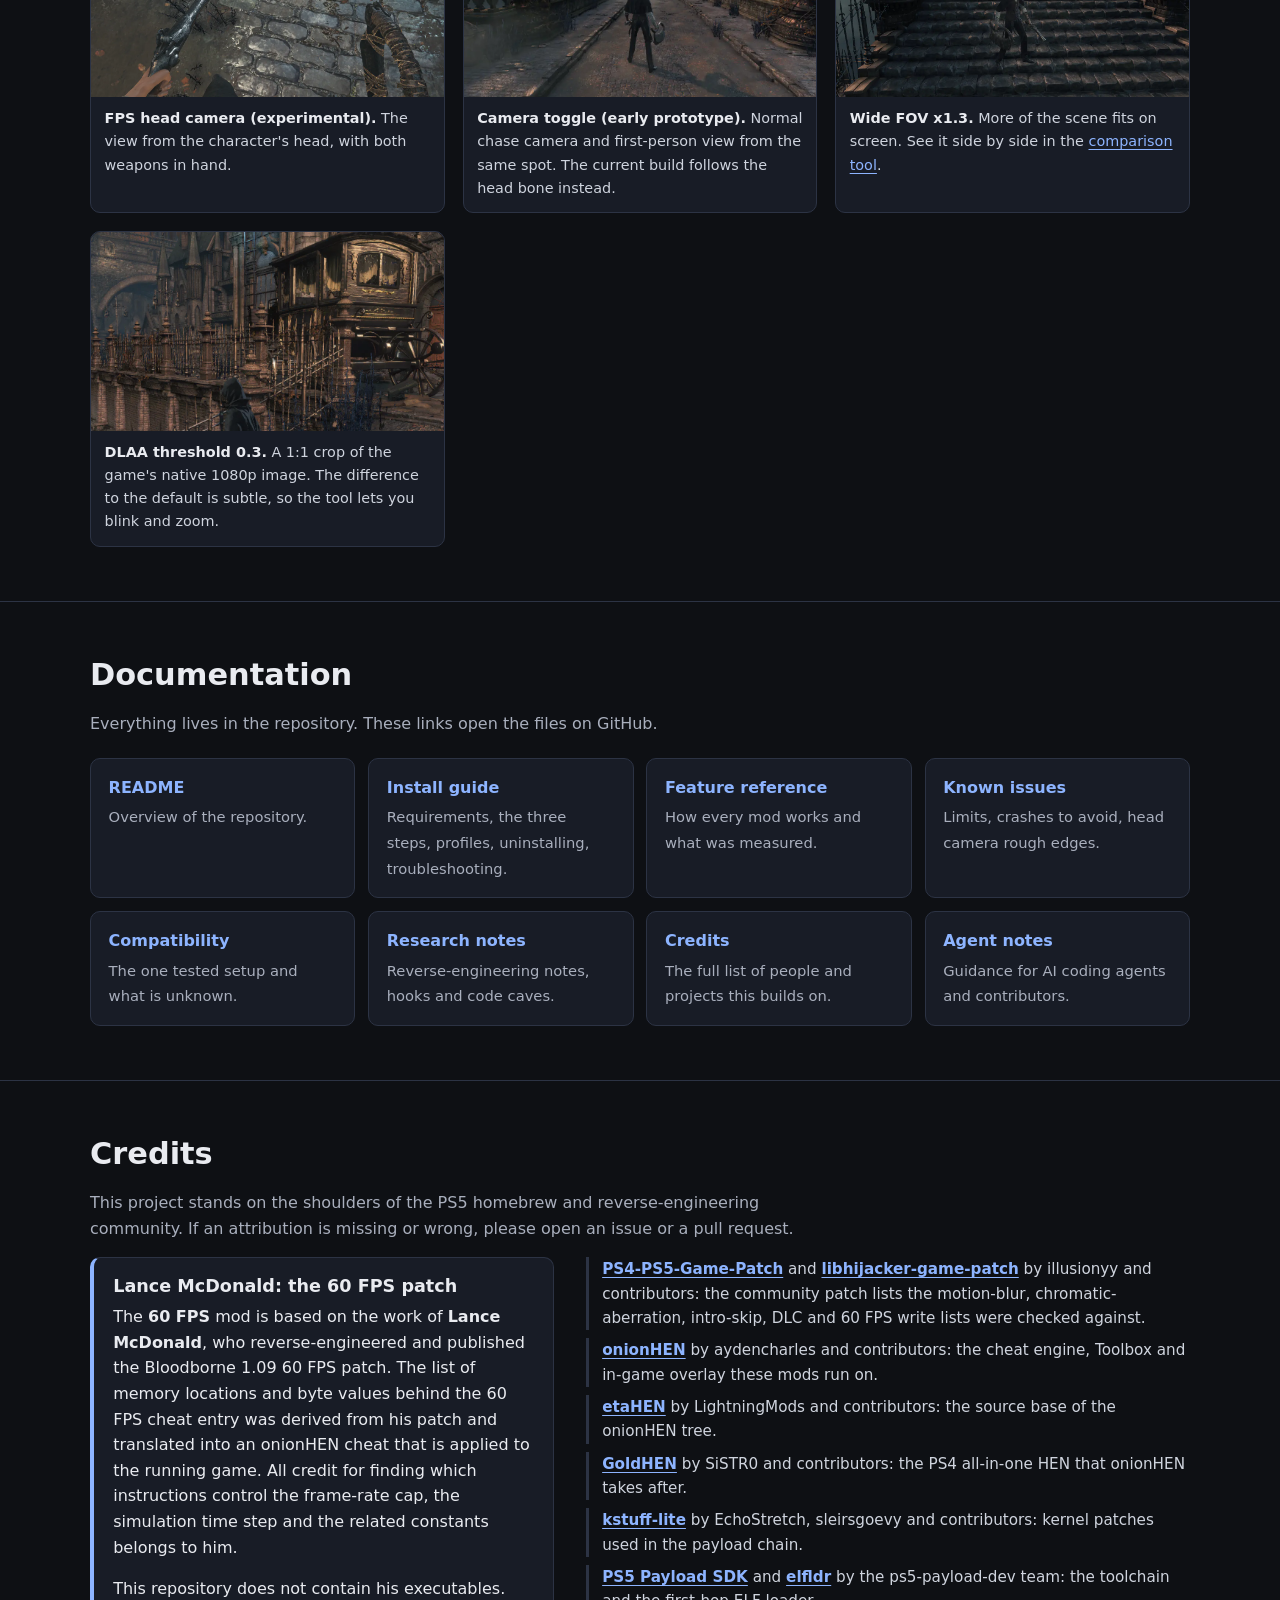
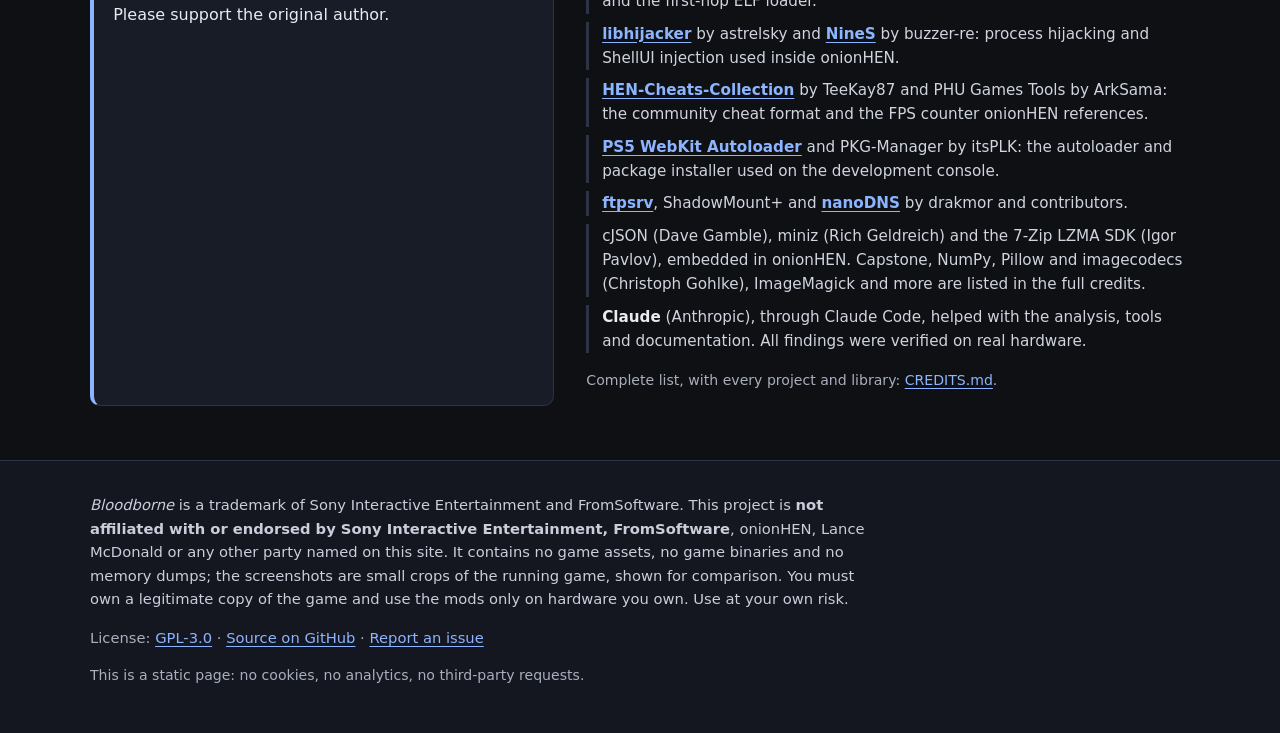
==== commit cc0f07b9: "Site: drop the outdated gallery clips, qualify the jump clip The sickroom run and the early axeman c" ====
--- a/site/index.html
+++ b/site/index.html
@@ -217,16 +217,7 @@
             <source src="assets/media/fps-ladder-jump.webm" type="video/webm">
             <img src="assets/media/fps-ladder-jump.webp" width="640" height="360" alt="Animated clip of the FPS head camera: walking along the Yharnam rooftop, looking over the edge, jumping down and dying; the death camera follows the head to the ground, ending on the death screen">
           </video>
-          <figcaption><strong>FPS head camera: the jump and the death camera.</strong> Recorded on a PS5 Pro with the <code>fps</code> profile: head bobbing, the body turned to the view, and a jump from the rooftop. When the hunter dies the view follows the head down the wall and ends on the death screen. 12 seconds, no sound.</figcaption>
-        </figure>
-      </li>
-      <li>
-        <figure>
-          <video controls muted loop playsinline preload="none" width="960" height="540" poster="assets/media/fps-sickroom-run-poster.webp" aria-label="Clip of the FPS head camera: starting in the sickroom, looking at the weapons in both hands, running past a beast and out into Yharnam, then looking back while backing down the stairs, ending on the death screen">
-            <source src="assets/media/fps-sickroom-run.webm" type="video/webm">
-            <img src="assets/media/fps-sickroom-run-poster.webp" width="960" height="540" alt="First-person view in the sickroom with a pistol and a wrapped weapon in the hands; the video is not supported by this browser">
-          </video>
-          <figcaption><strong>FPS head camera: the sickroom run.</strong> From the sickroom, past a beast and out into Yharnam; the view looks back while the hunter backs down the stairs and ends, unplanned, on the death screen. 35 seconds, no sound.</figcaption>
+          <figcaption><strong>FPS head camera: the jump and the death camera.</strong> Recorded on a PS5 Pro with the <code>fps</code> profile: head bobbing, the body turned to the view, and a jump from the rooftop. When there is no enemy within 20 m, as here, the death camera follows the head down the wall and ends on the death screen; with an enemy near, the view stays on the enemy instead (see the first clip). 12 seconds, no sound.</figcaption>
         </figure>
       </li>
       <li>
@@ -236,15 +227,6 @@
             <img src="assets/media/fps-first-enemy-poster.webp" width="1280" height="720" alt="First-person view in Yharnam facing the first enemy near the crates, with its health bar and the lock-on marker visible; the video is not supported by this browser">
           </video>
           <figcaption><strong>FPS head camera: the first fight.</strong> Walking into the Yharnam street, the first enemy coming out from behind the crates, and the lock-on aim keeping the view on it. 14 seconds, no sound.</figcaption>
-        </figure>
-      </li>
-      <li>
-        <figure>
-          <video controls muted loop playsinline preload="none" width="1280" height="720" poster="assets/media/fps-axeman-death-poster.webp" aria-label="Clip of the FPS head camera: a large axe-wielding enemy and a second one chasing in the Yharnam street; the hunter is struck down and the death camera follows the head to the ground, ending on the death screen">
-            <source src="assets/media/fps-axeman-death.webm" type="video/webm">
-            <img src="assets/media/fps-axeman-death-poster.webp" width="1280" height="720" alt="First-person view in the Yharnam street facing a large armoured enemy that is raising a huge cleaver; the video is not supported by this browser">
-          </video>
-          <figcaption><strong>FPS head camera: the axeman and the death camera.</strong> A large axe-wielding enemy comes down the Yharnam street with a second one chasing. When the hunter is struck down the view follows the head to the ground and ends on the death screen. 13 seconds, no sound.</figcaption>
         </figure>
       </li>
       <li>
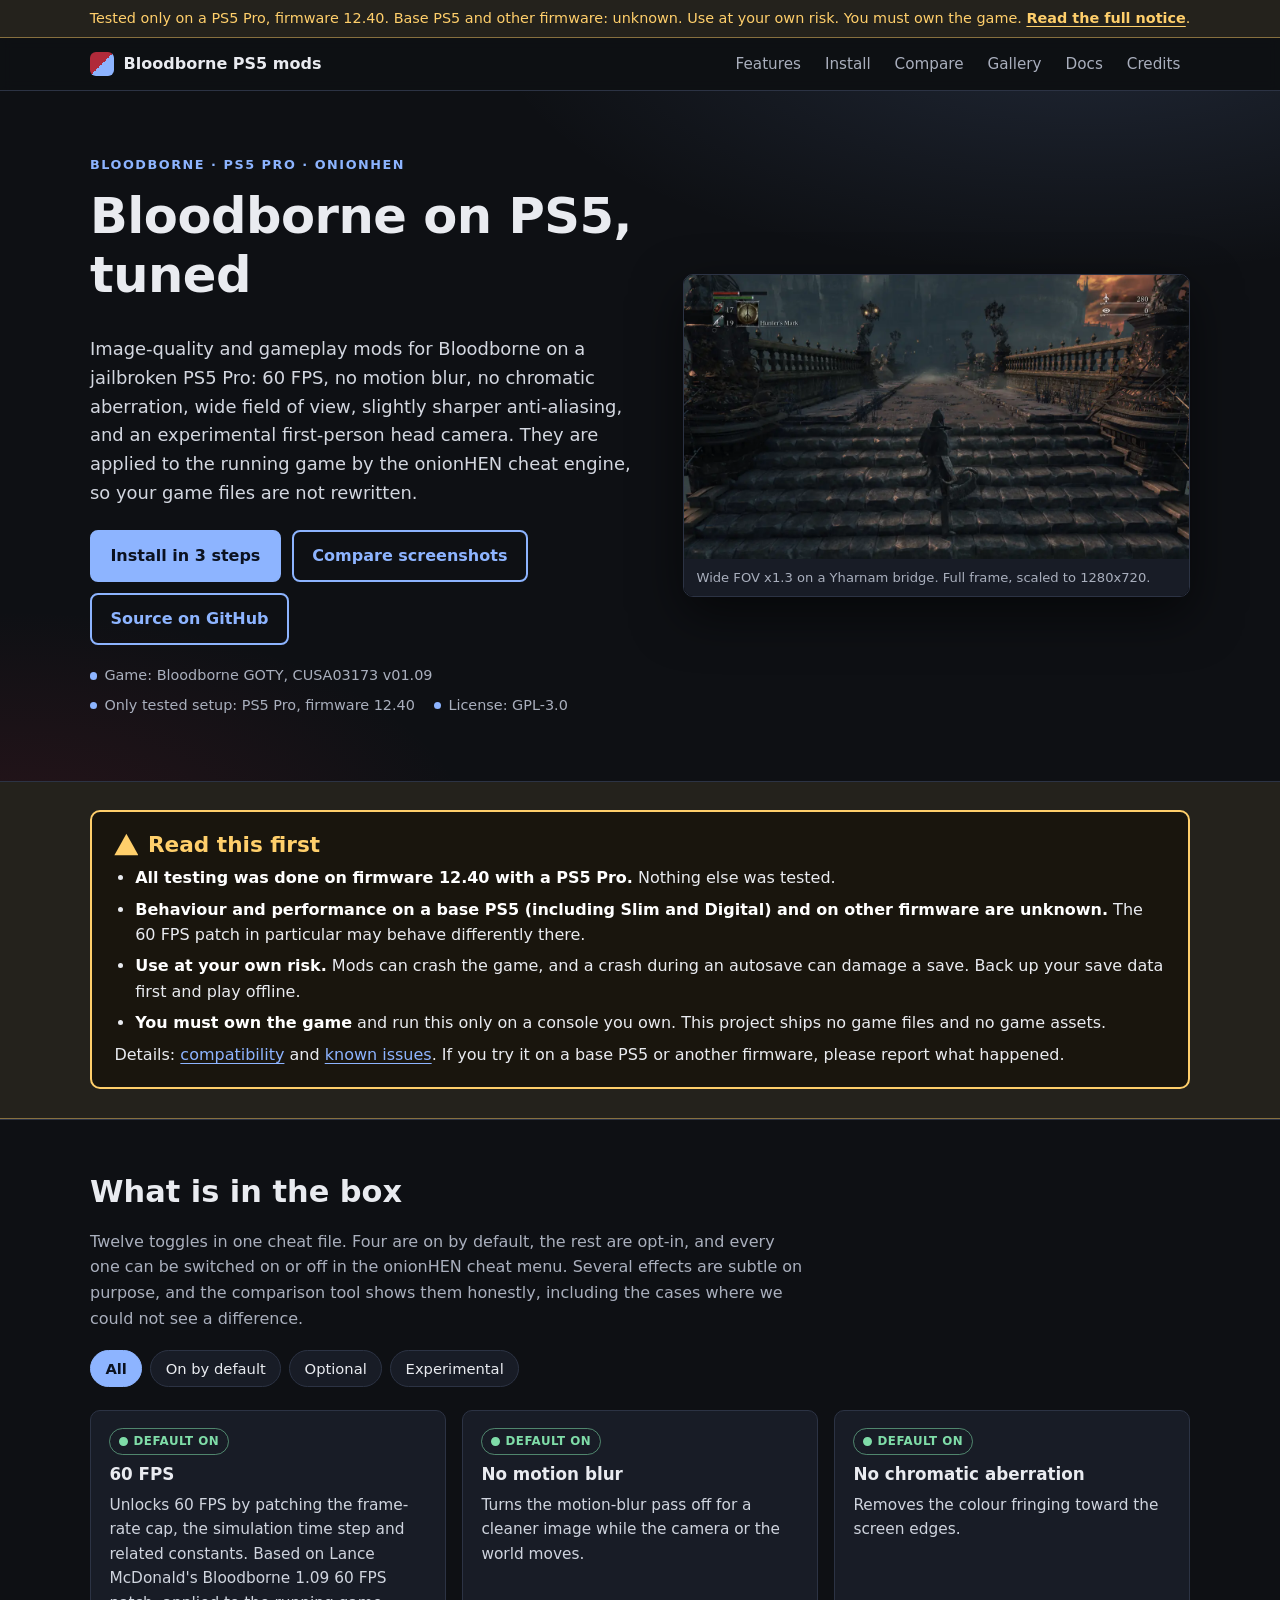
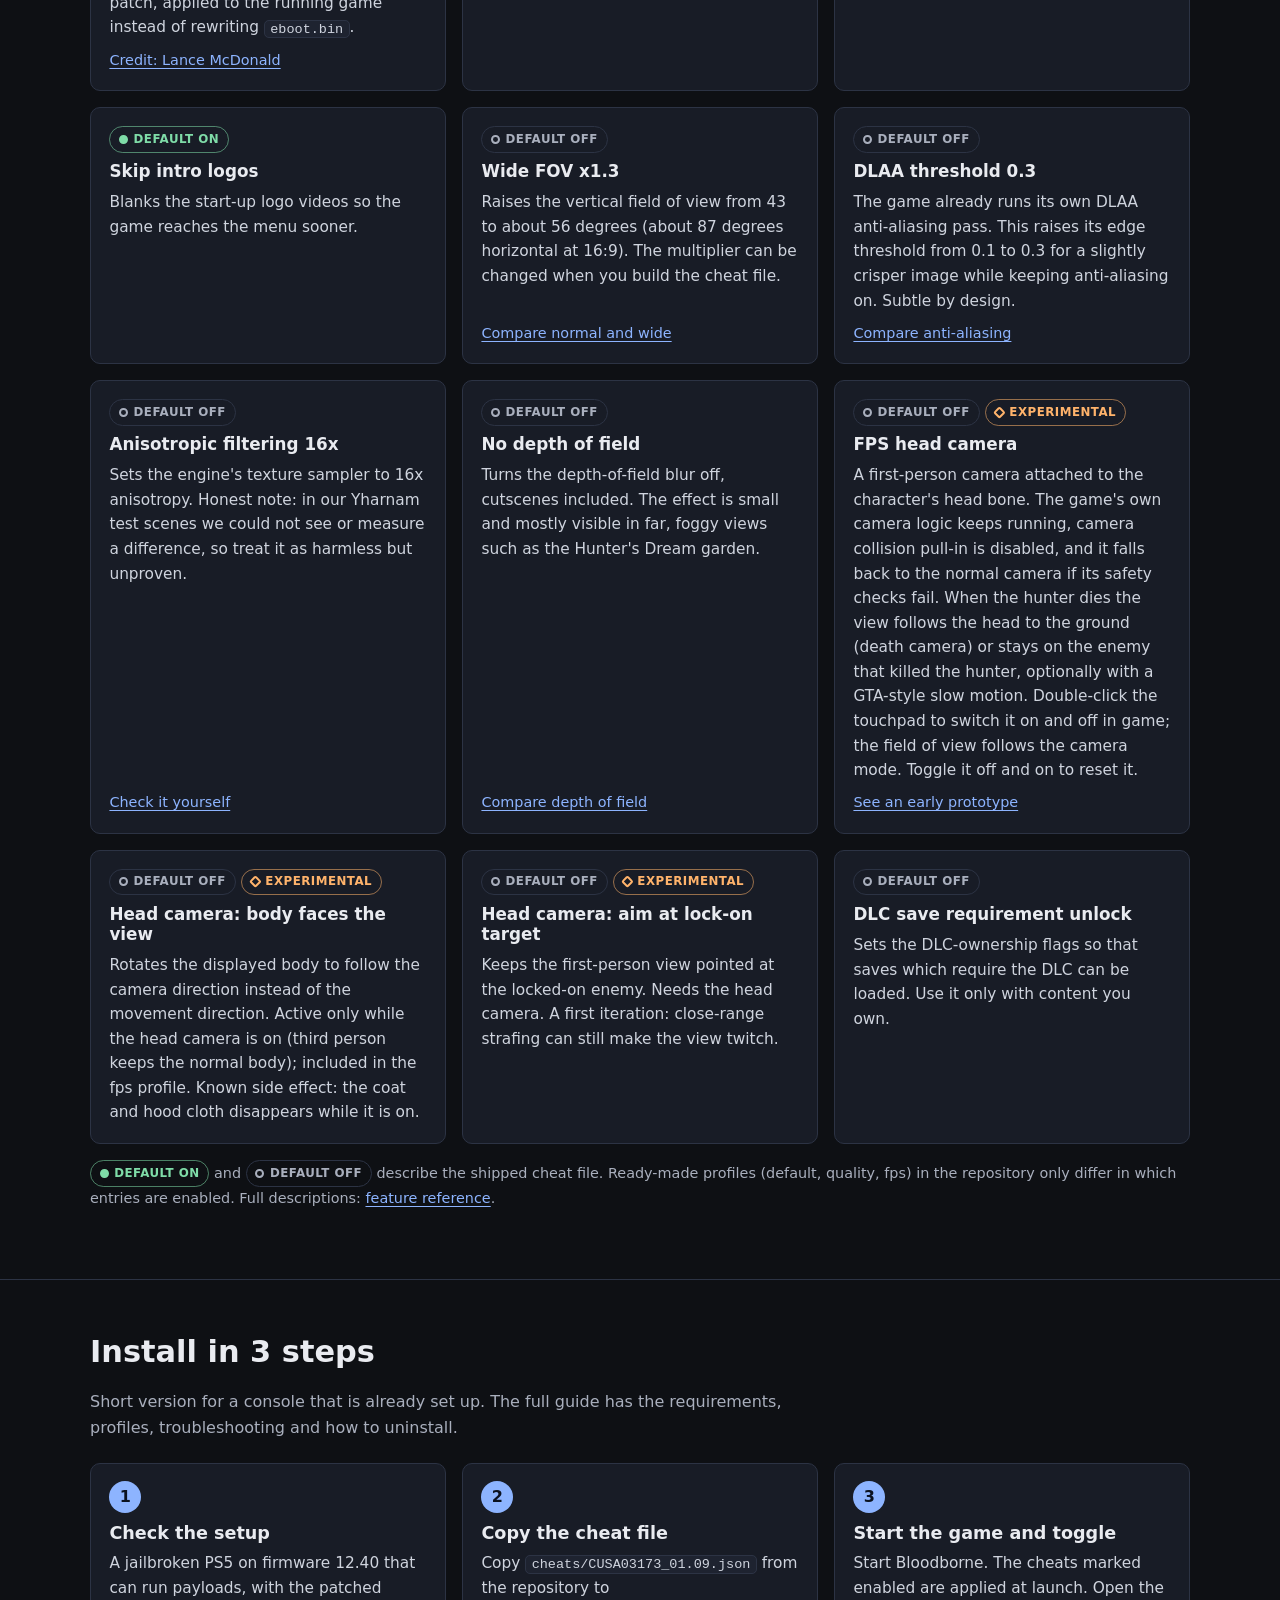
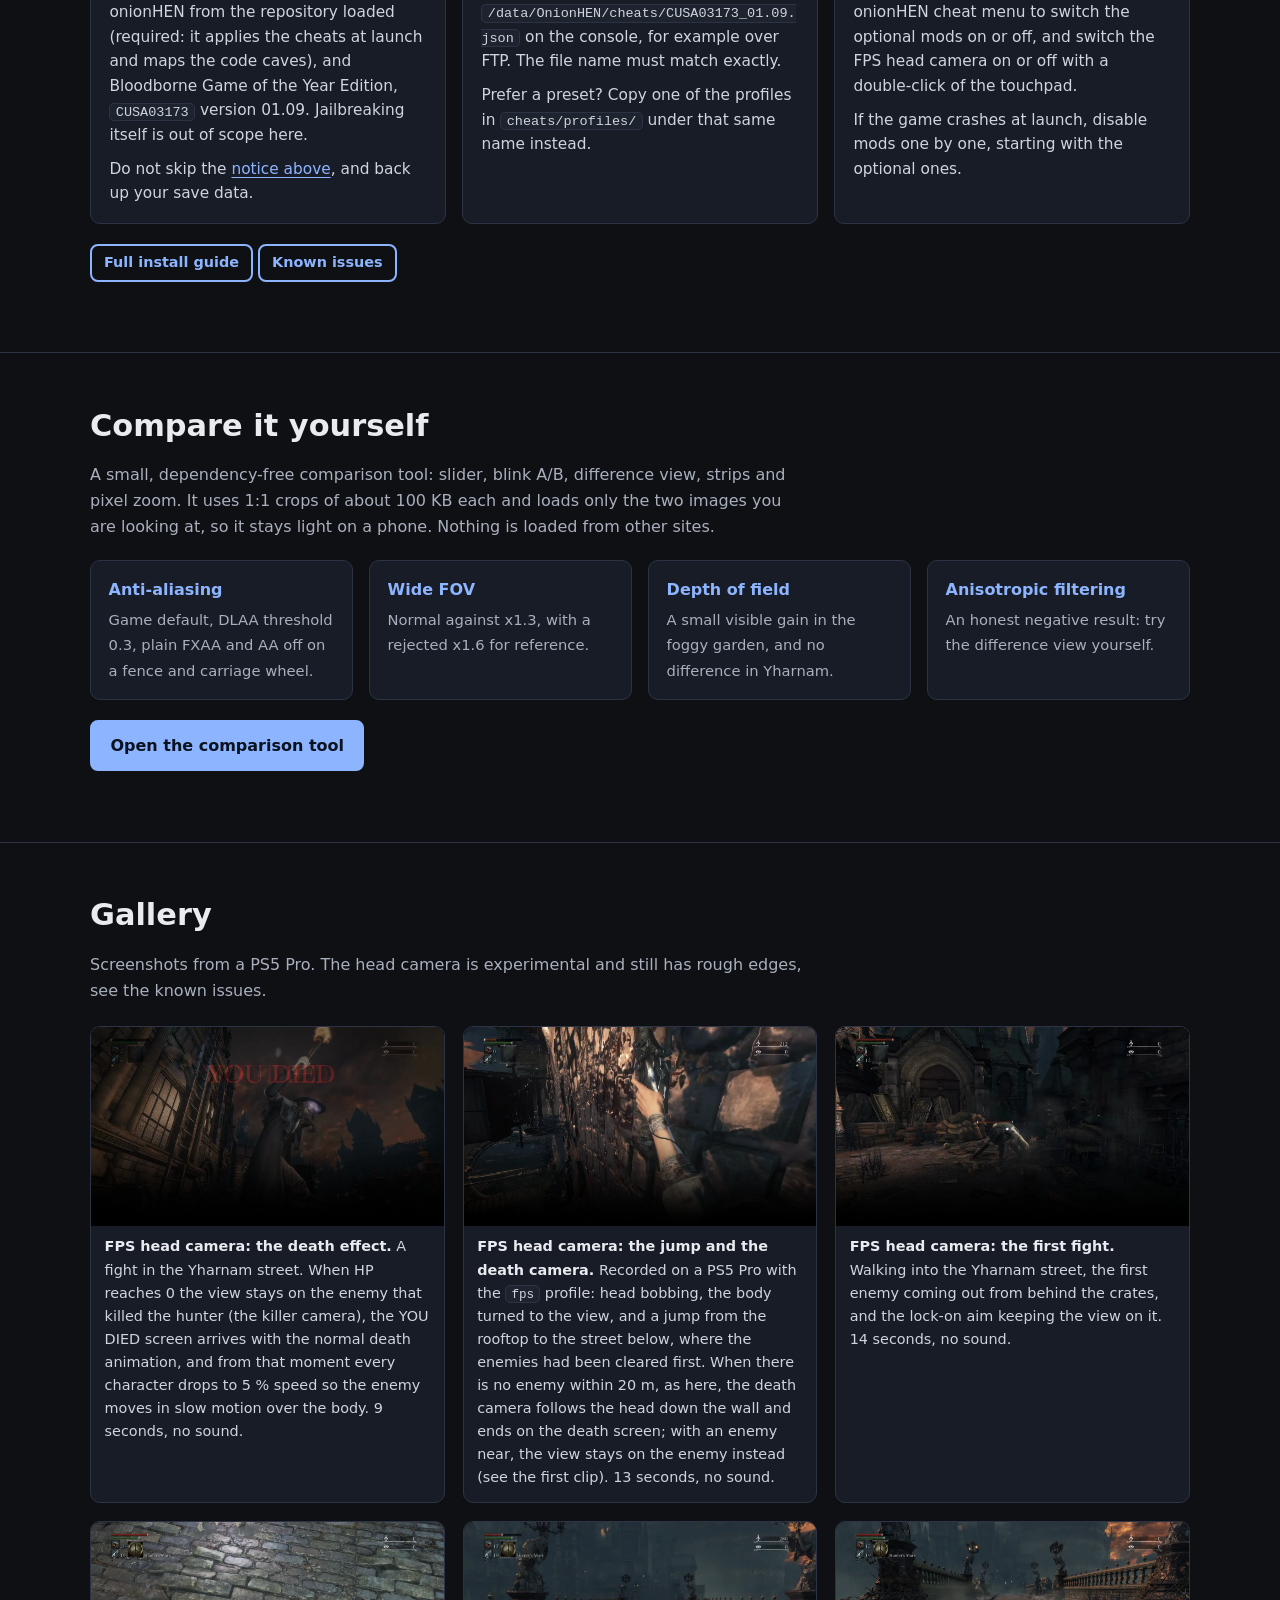
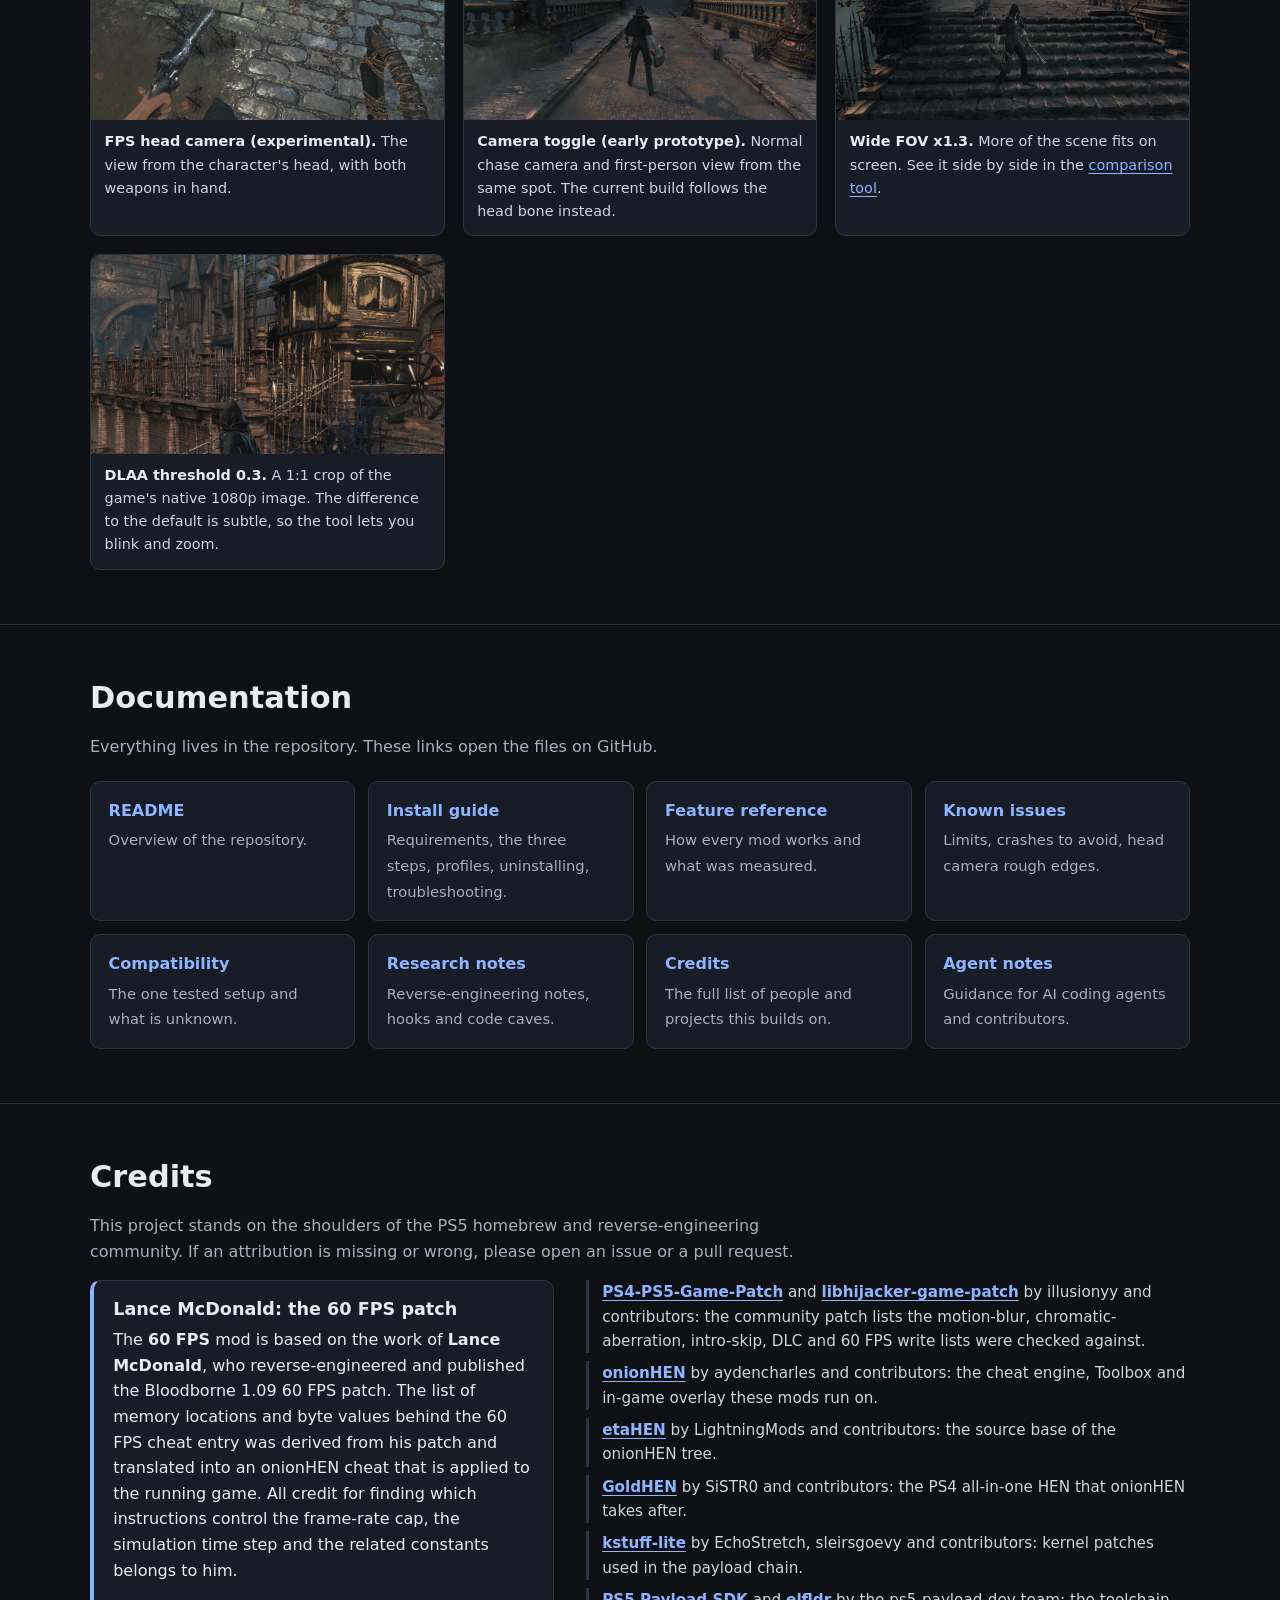
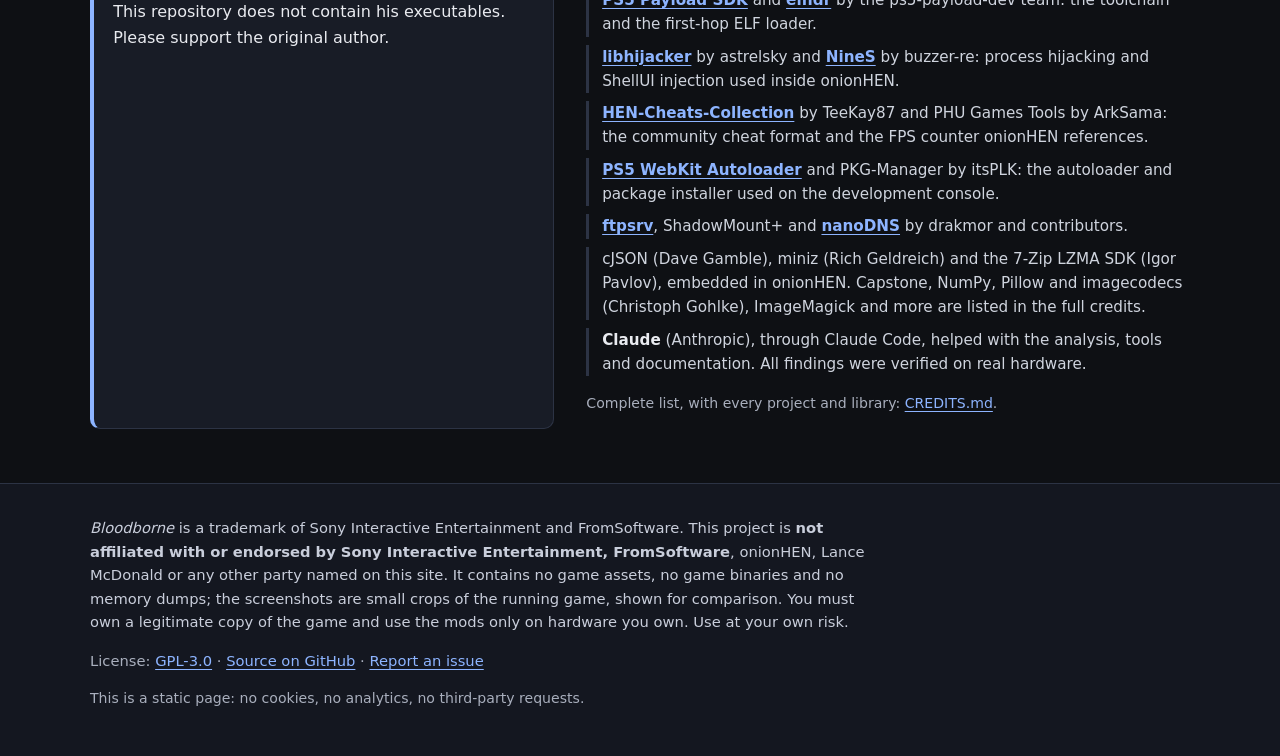
==== commit 0ae58d5a: "Site: new jump clip for the head-following death camera (no enemy within 20 m) Co-Authored-By: Claud" ====
--- a/site/index.html
+++ b/site/index.html
@@ -217,7 +217,7 @@
             <source src="assets/media/fps-ladder-jump.webm" type="video/webm">
             <img src="assets/media/fps-ladder-jump.webp" width="640" height="360" alt="Animated clip of the FPS head camera: walking along the Yharnam rooftop, looking over the edge, jumping down and dying; the death camera follows the head to the ground, ending on the death screen">
           </video>
-          <figcaption><strong>FPS head camera: the jump and the death camera.</strong> Recorded on a PS5 Pro with the <code>fps</code> profile: head bobbing, the body turned to the view, and a jump from the rooftop. When there is no enemy within 20 m, as here, the death camera follows the head down the wall and ends on the death screen; with an enemy near, the view stays on the enemy instead (see the first clip). 12 seconds, no sound.</figcaption>
+          <figcaption><strong>FPS head camera: the jump and the death camera.</strong> Recorded on a PS5 Pro with the <code>fps</code> profile: head bobbing, the body turned to the view, and a jump from the rooftop to the street below, where the enemies had been cleared first. When there is no enemy within 20 m, as here, the death camera follows the head down the wall and ends on the death screen; with an enemy near, the view stays on the enemy instead (see the first clip). 13 seconds, no sound.</figcaption>
         </figure>
       </li>
       <li>
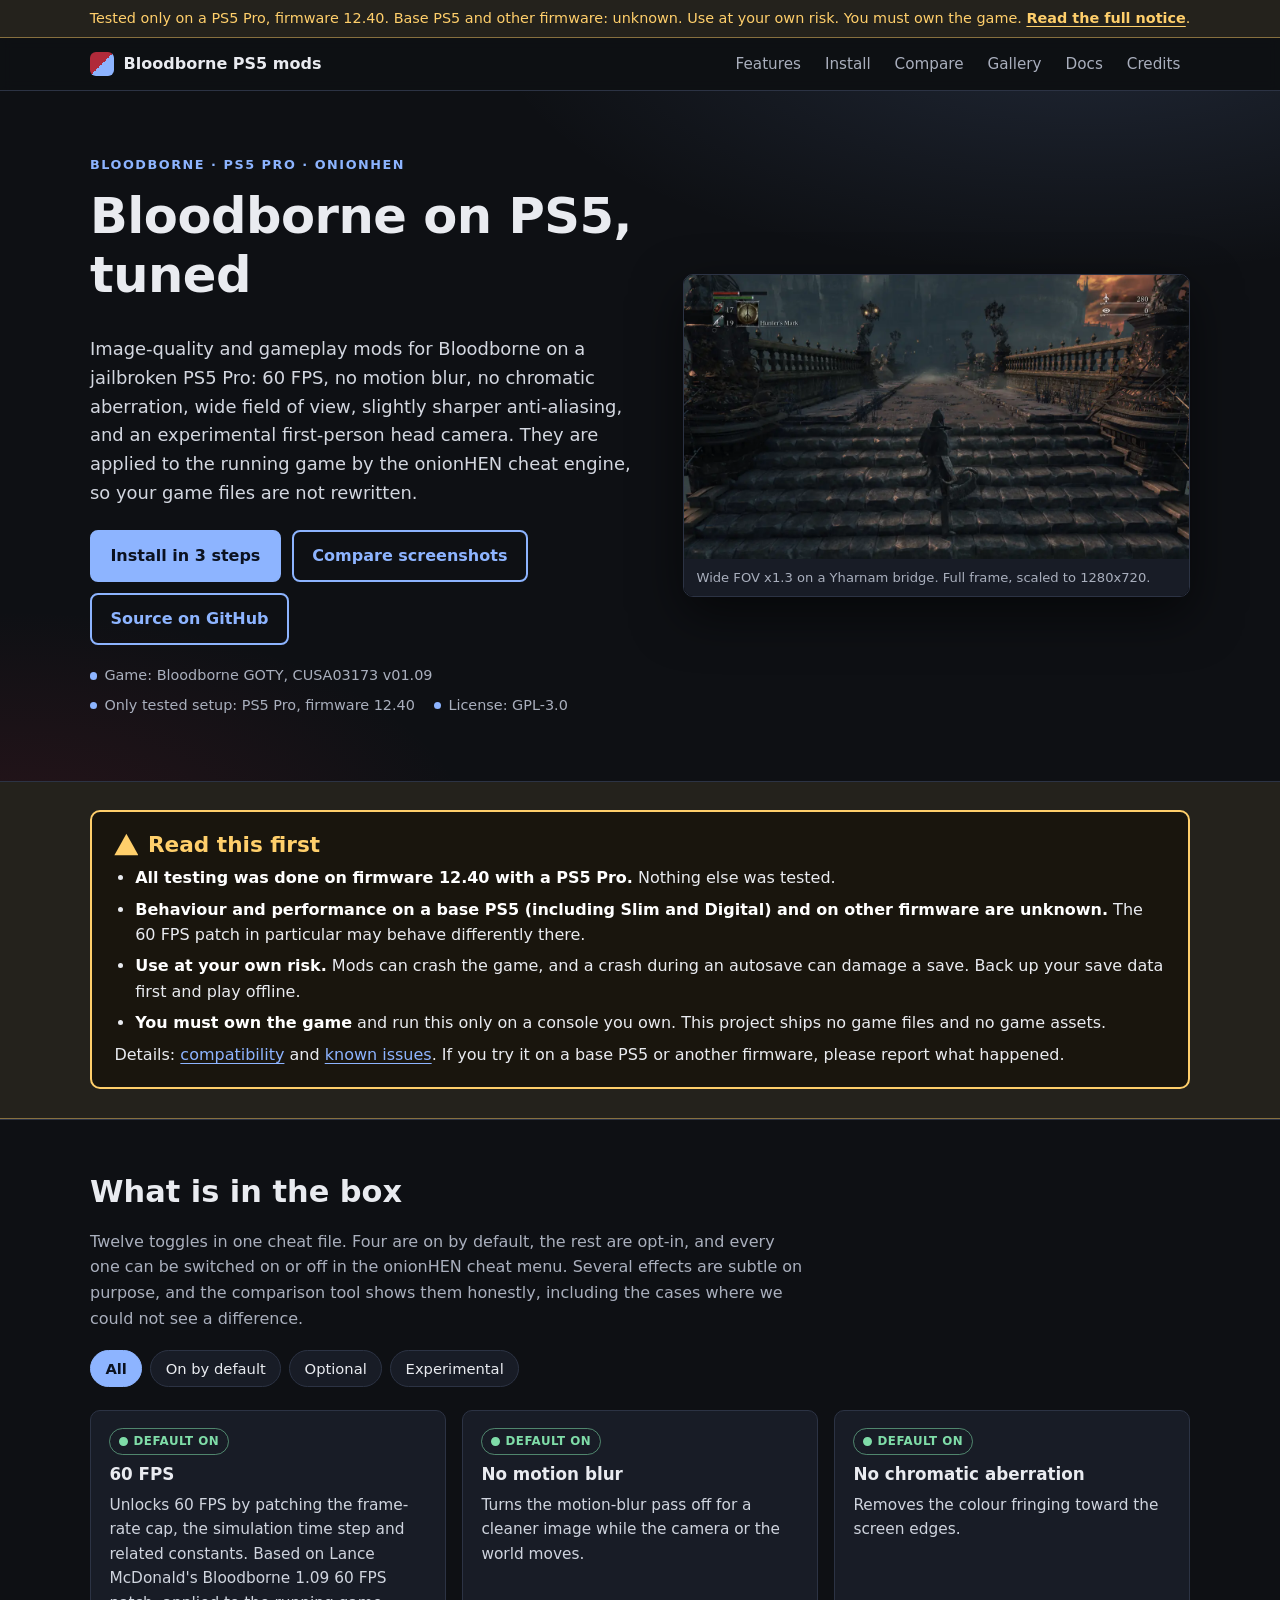
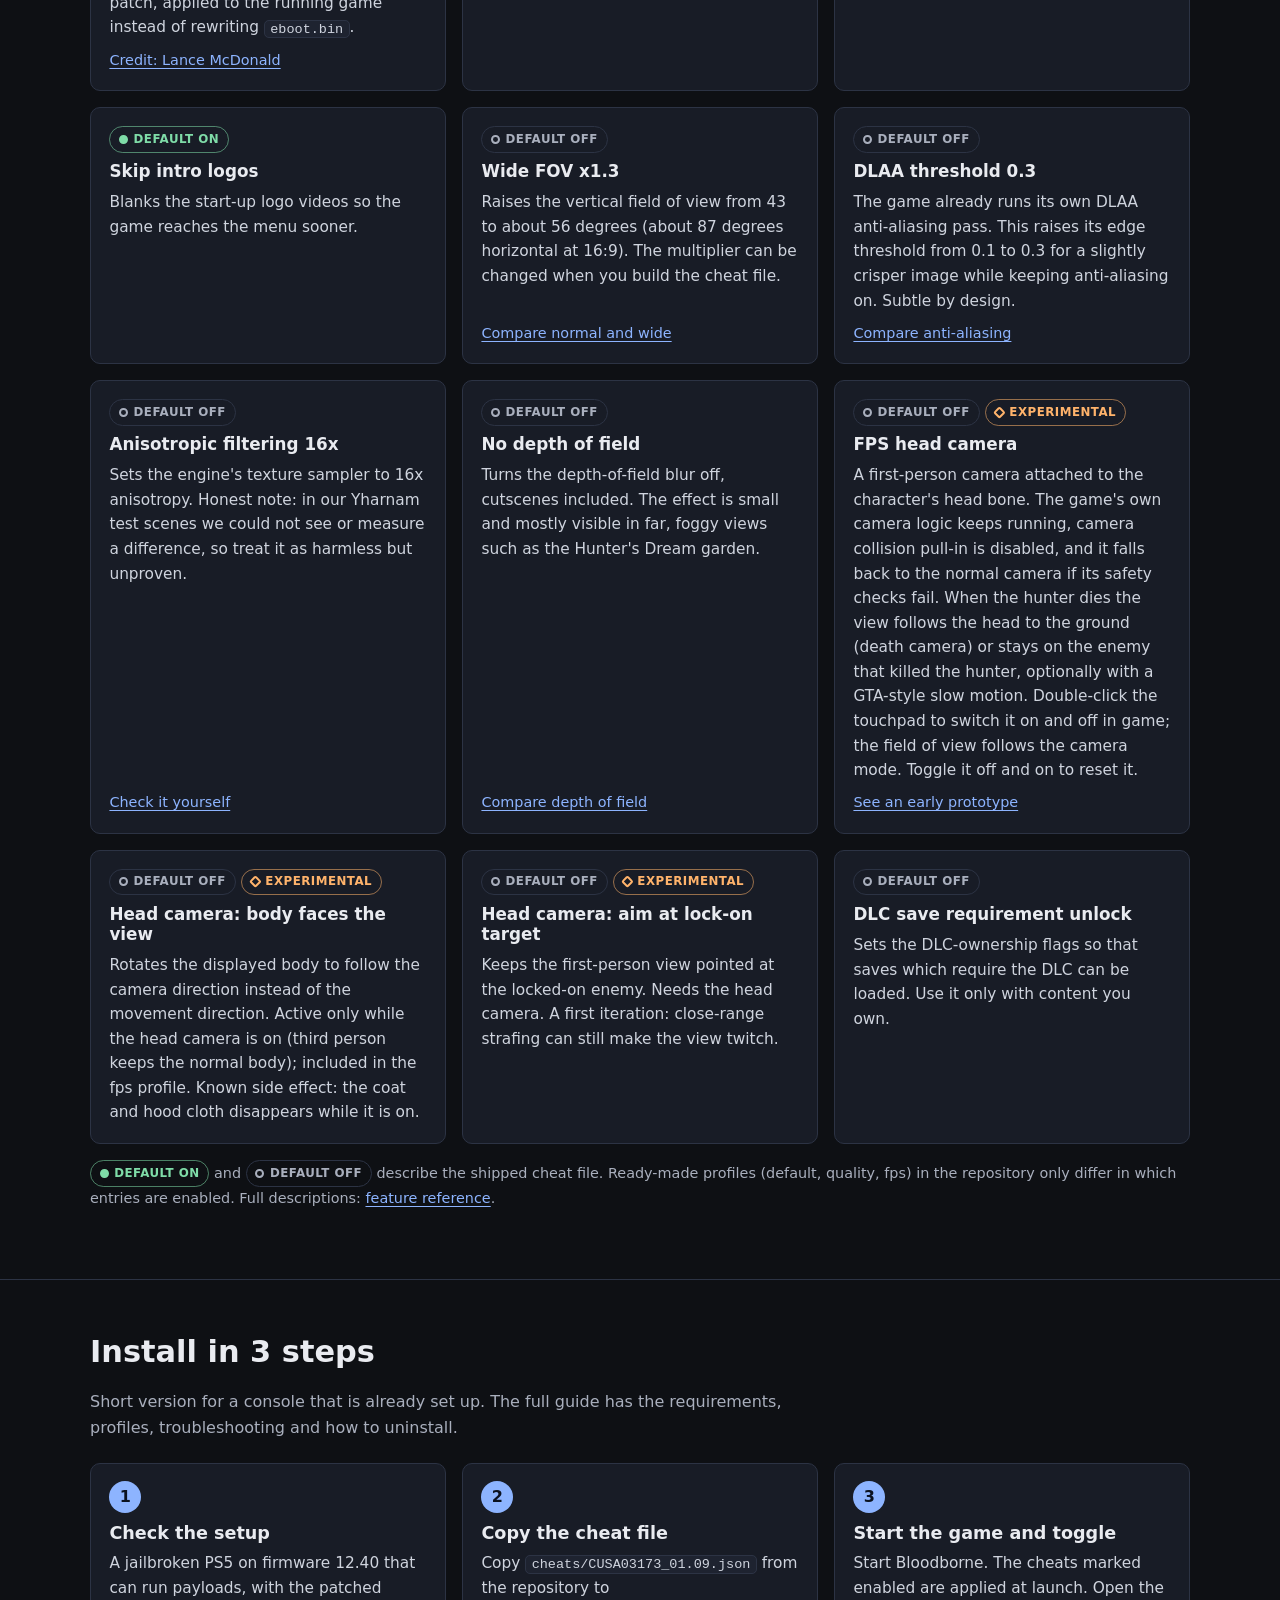
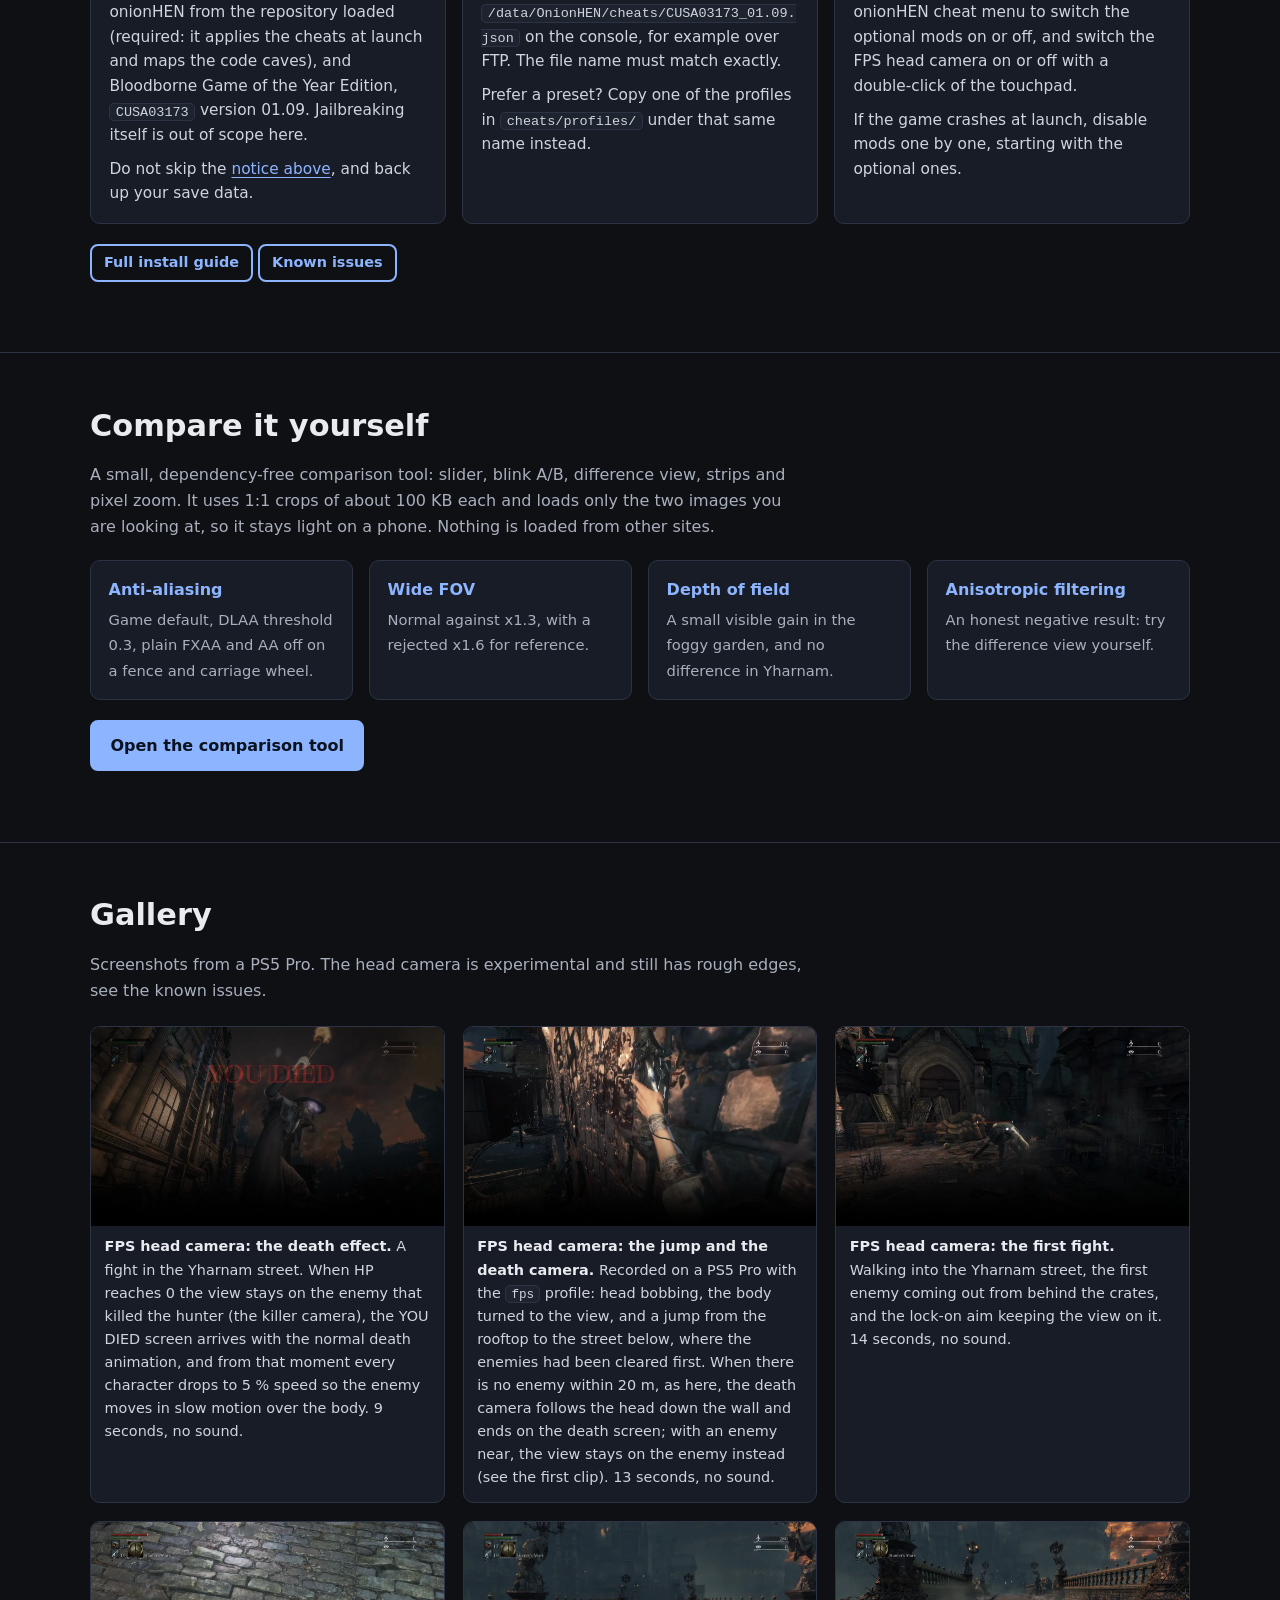
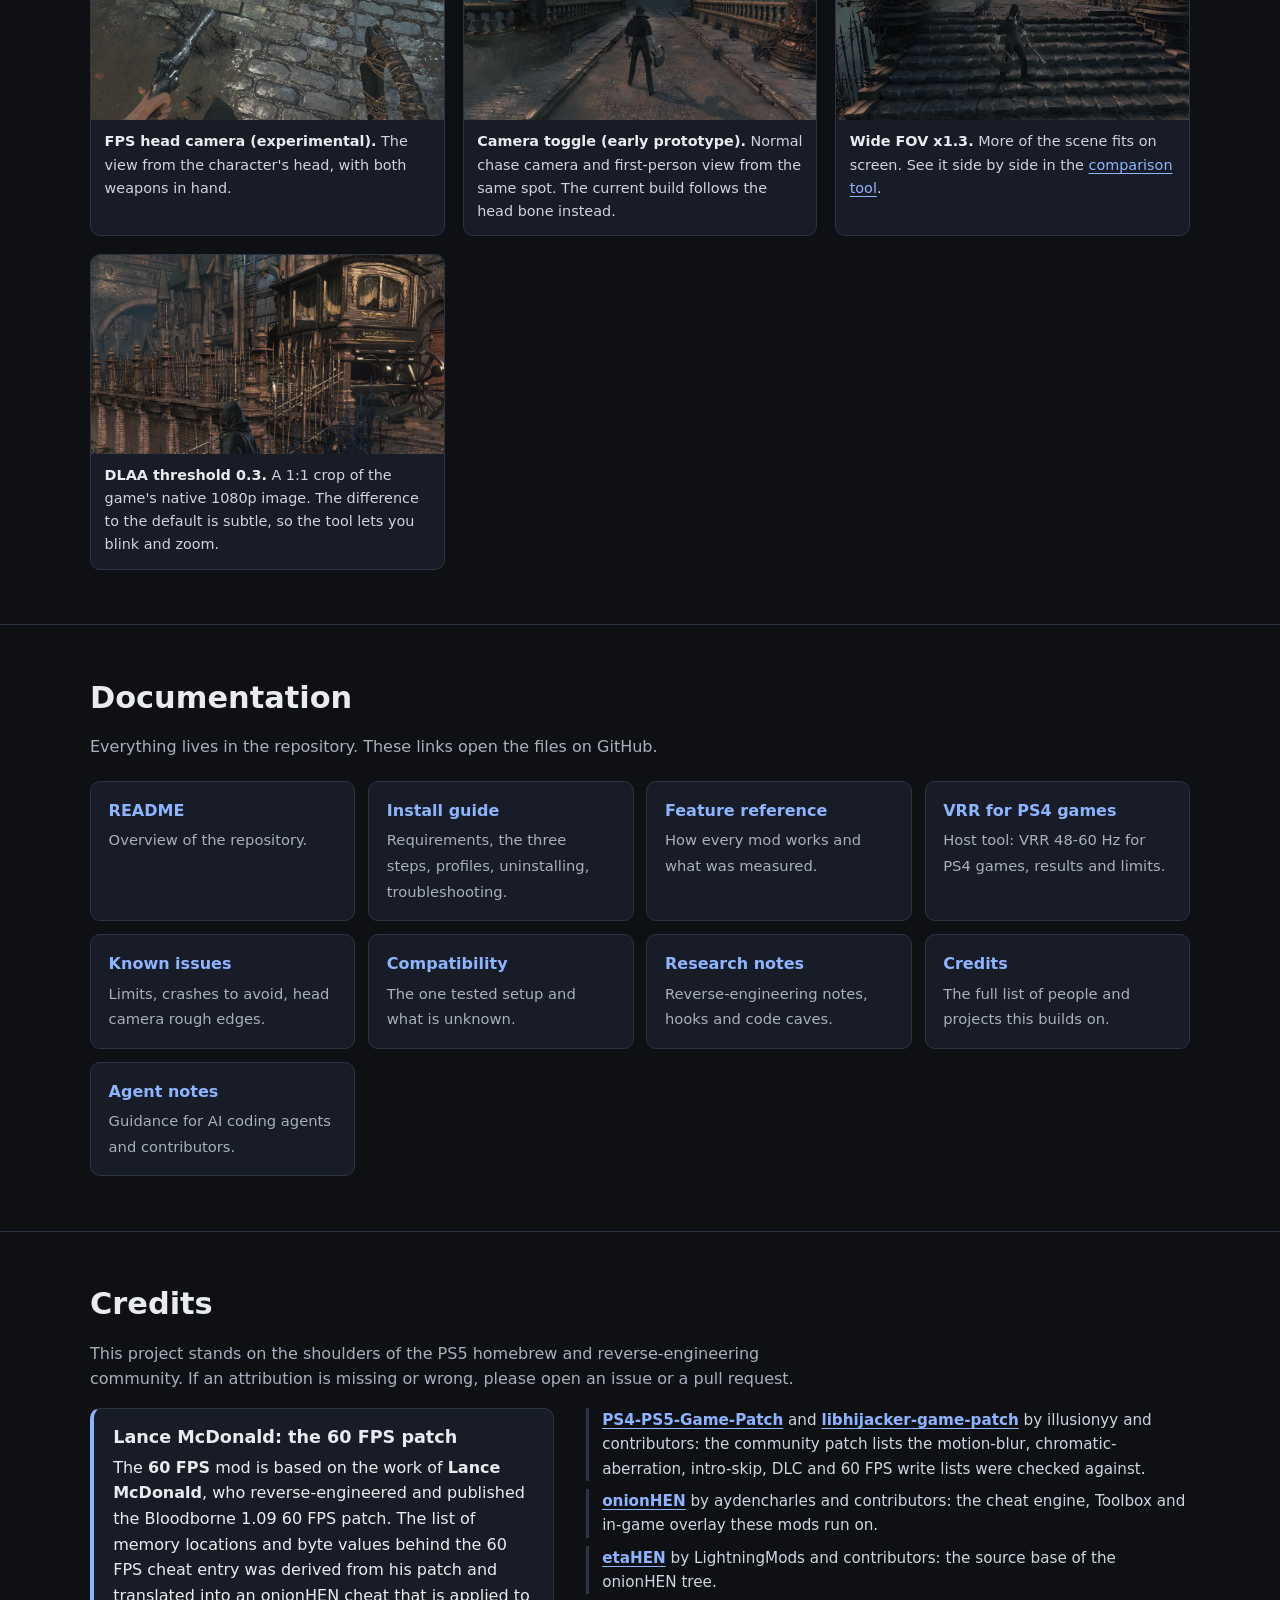
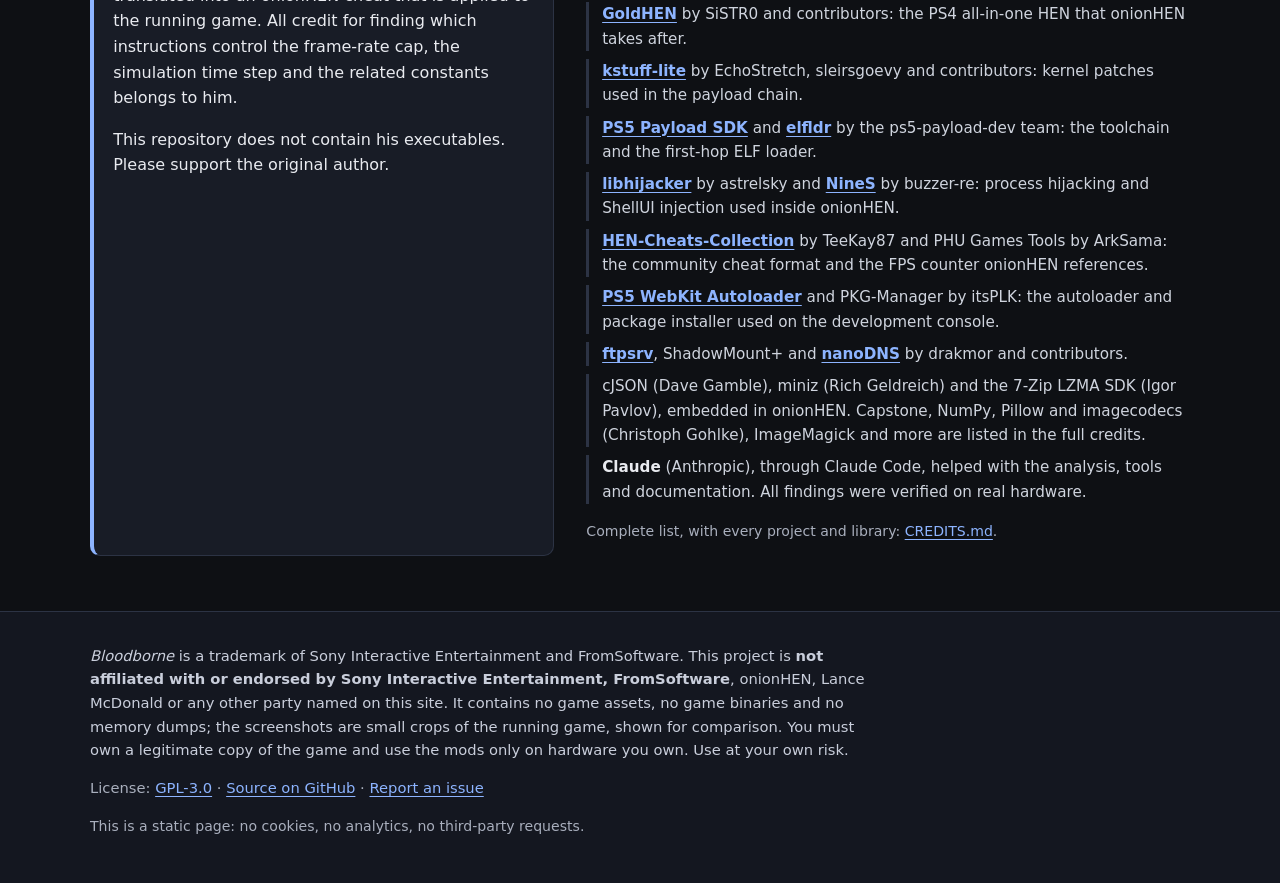
==== commit c0f6b9d9: "Add VRR tools for PS4 games: vrr_watch, fps_cap, avctl_attr, docs and agent notes Host tools that ma" ====
--- a/site/index.html
+++ b/site/index.html
@@ -268,6 +268,7 @@
       <li><a class="tile" href="https://github.com/alfaiotadev/bloodborne-ps5-mods/blob/main/README.md"><strong>README</strong><span>Overview of the repository.</span></a></li>
       <li><a class="tile" href="https://github.com/alfaiotadev/bloodborne-ps5-mods/blob/main/docs/install.md"><strong>Install guide</strong><span>Requirements, the three steps, profiles, uninstalling, troubleshooting.</span></a></li>
       <li><a class="tile" href="https://github.com/alfaiotadev/bloodborne-ps5-mods/blob/main/docs/features.md"><strong>Feature reference</strong><span>How every mod works and what was measured.</span></a></li>
+      <li><a class="tile" href="https://github.com/alfaiotadev/bloodborne-ps5-mods/blob/main/docs/vrr.md"><strong>VRR for PS4 games</strong><span>Host tool: VRR 48-60 Hz for PS4 games, results and limits.</span></a></li>
       <li><a class="tile" href="https://github.com/alfaiotadev/bloodborne-ps5-mods/blob/main/docs/known-issues.md"><strong>Known issues</strong><span>Limits, crashes to avoid, head camera rough edges.</span></a></li>
       <li><a class="tile" href="https://github.com/alfaiotadev/bloodborne-ps5-mods/blob/main/docs/compatibility.md"><strong>Compatibility</strong><span>The one tested setup and what is unknown.</span></a></li>
       <li><a class="tile" href="https://github.com/alfaiotadev/bloodborne-ps5-mods/blob/main/docs/research/README.md"><strong>Research notes</strong><span>Reverse-engineering notes, hooks and code caves.</span></a></li>
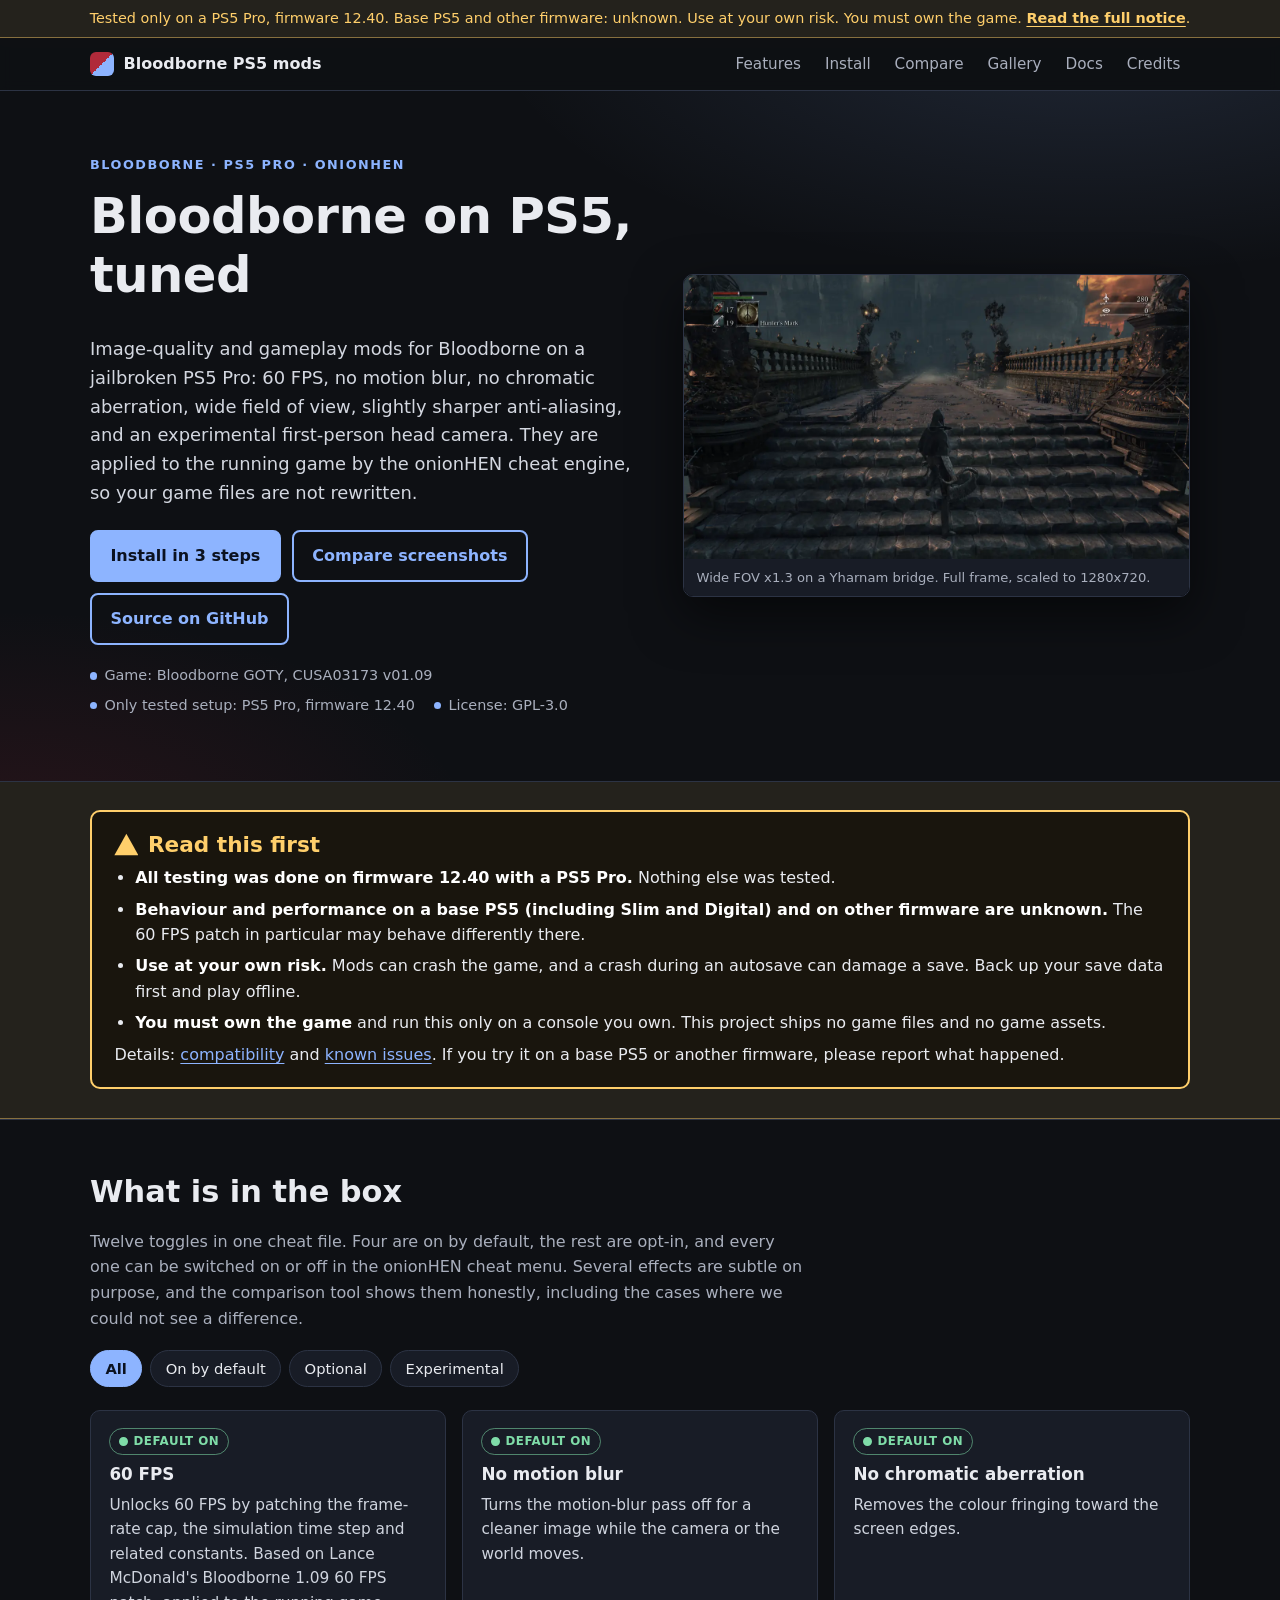
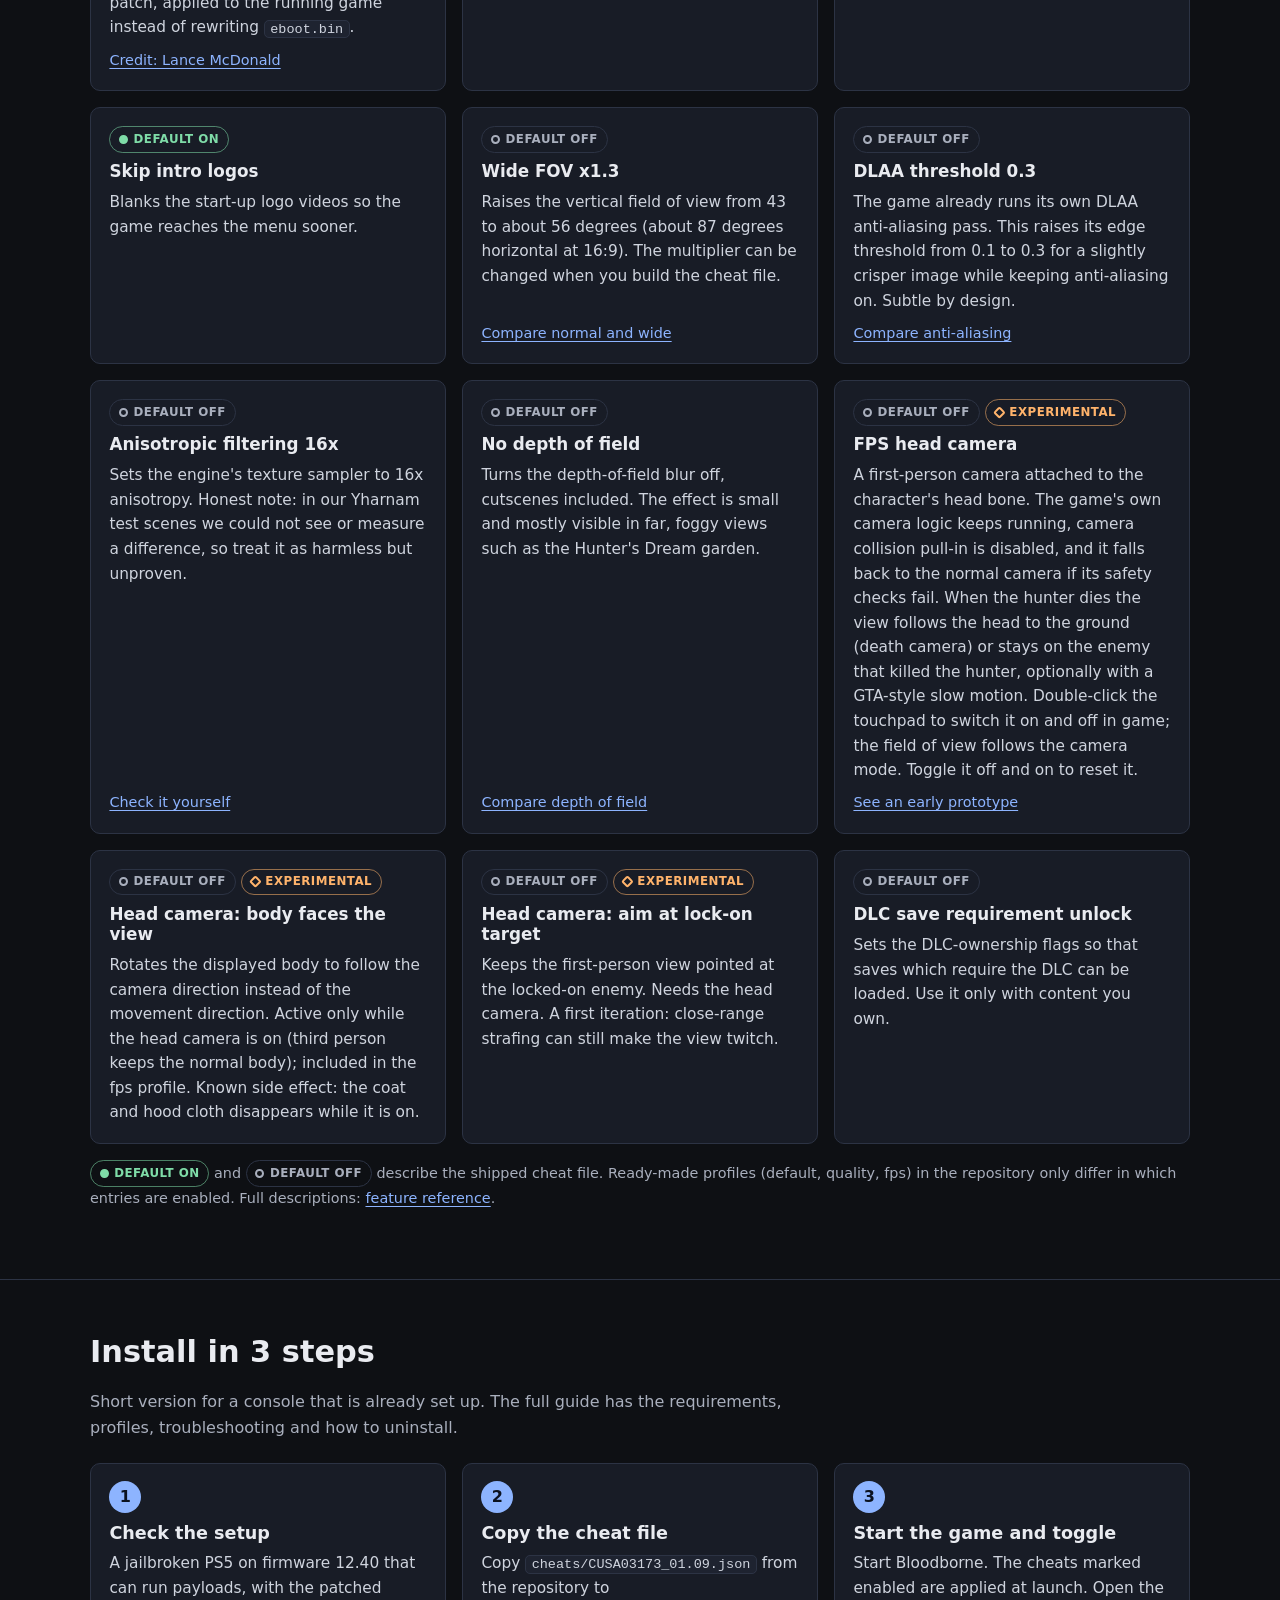
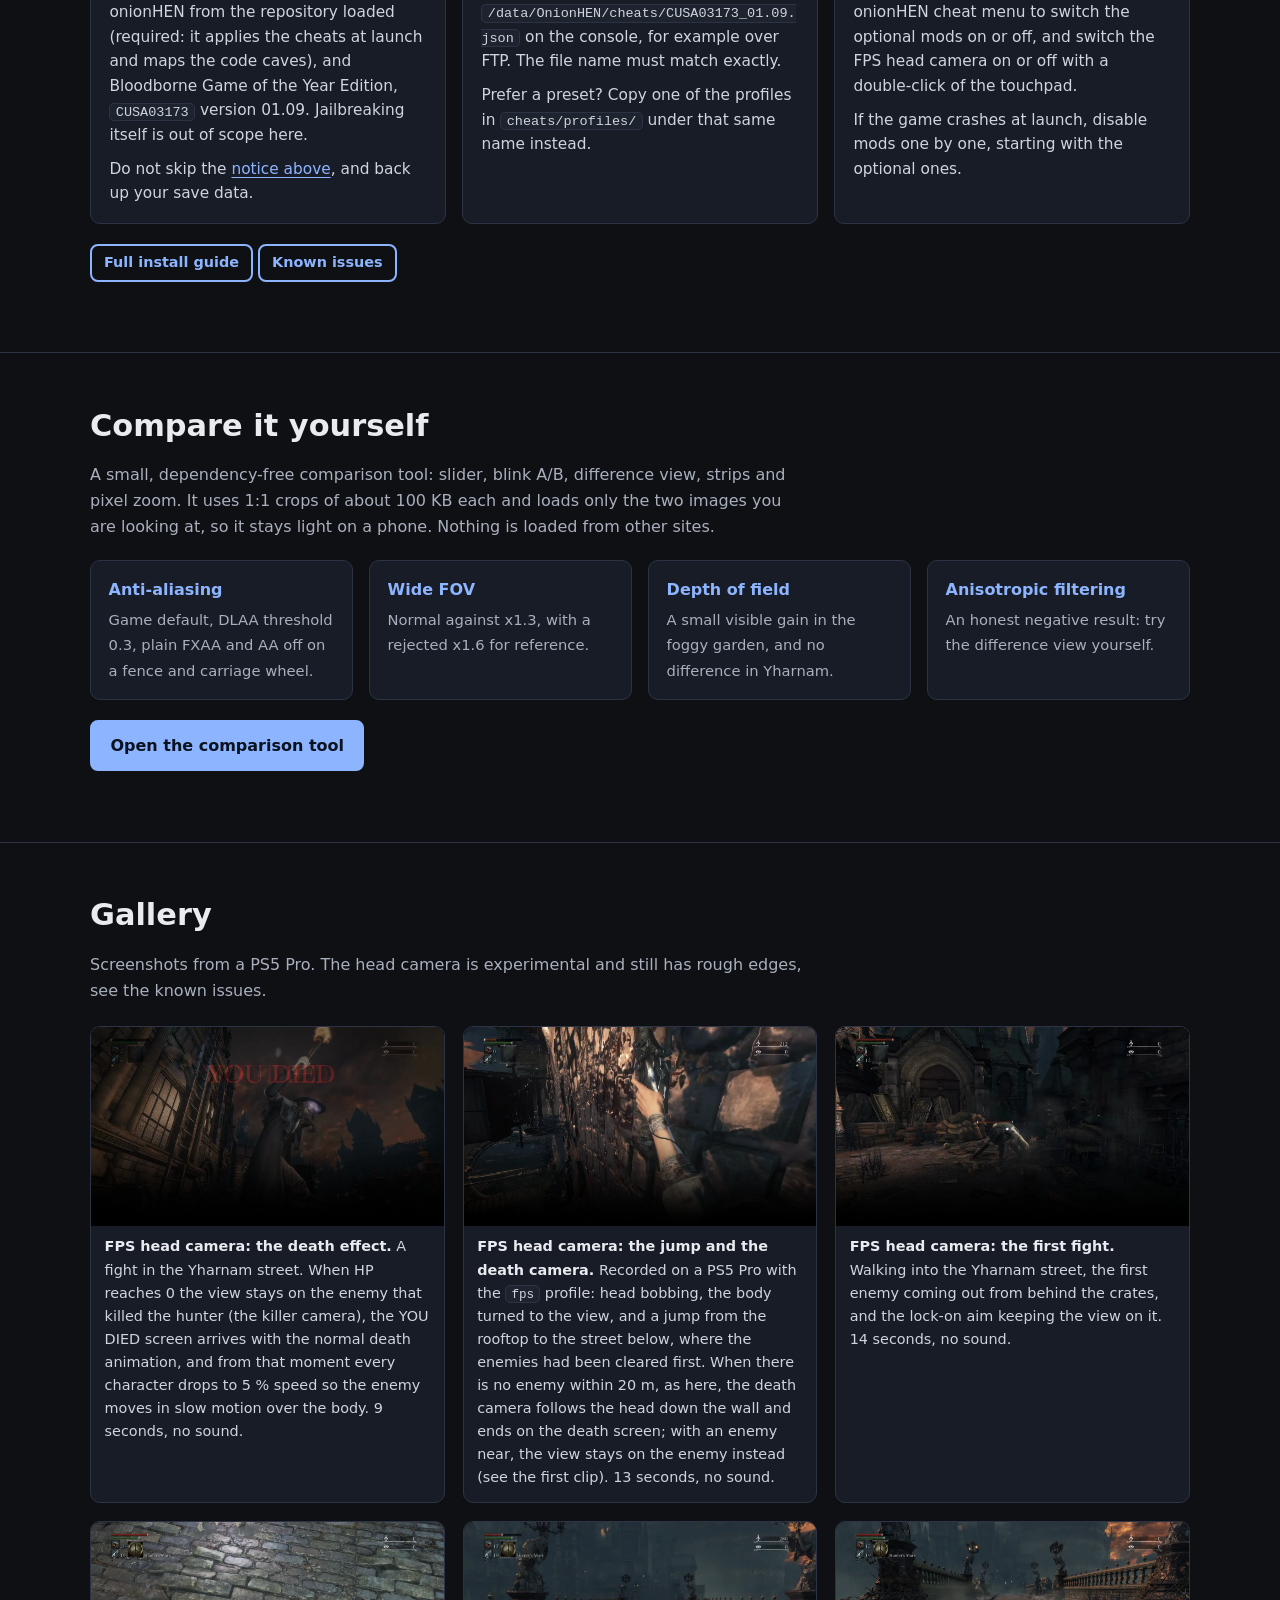
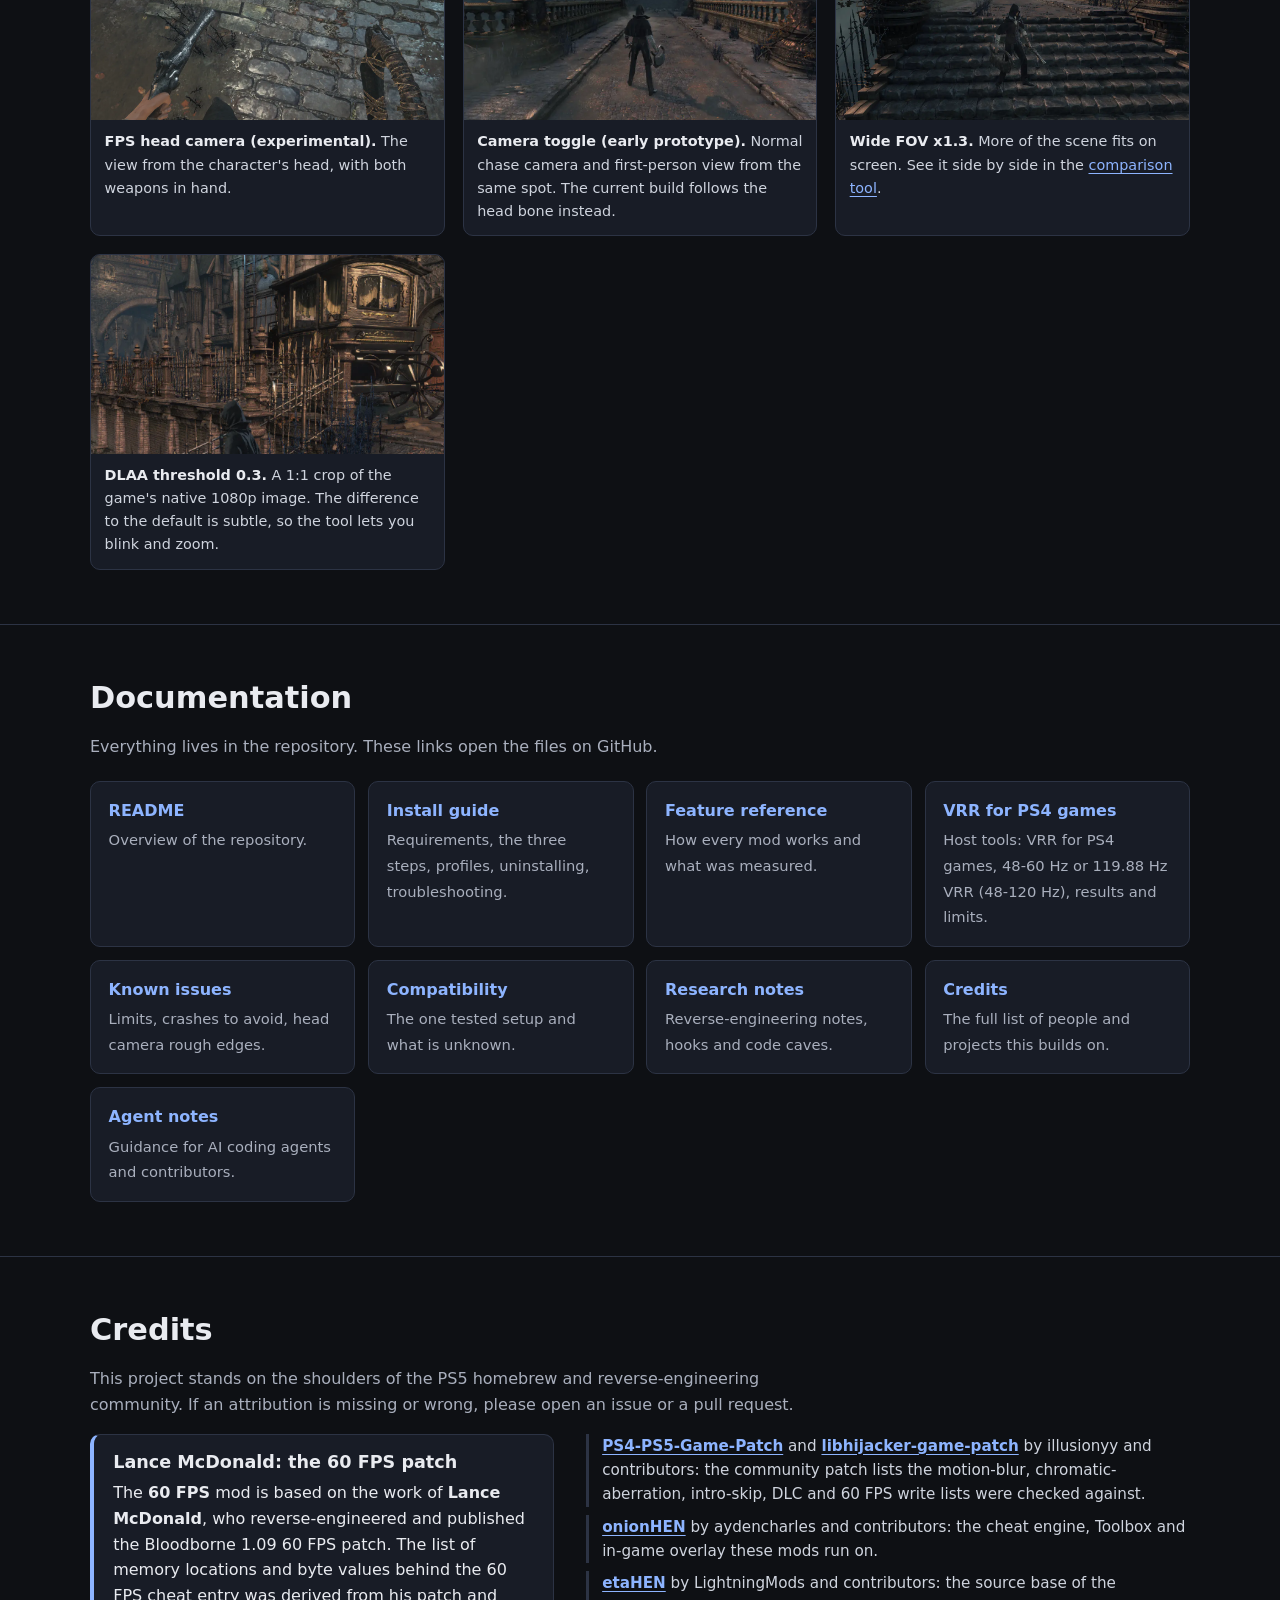
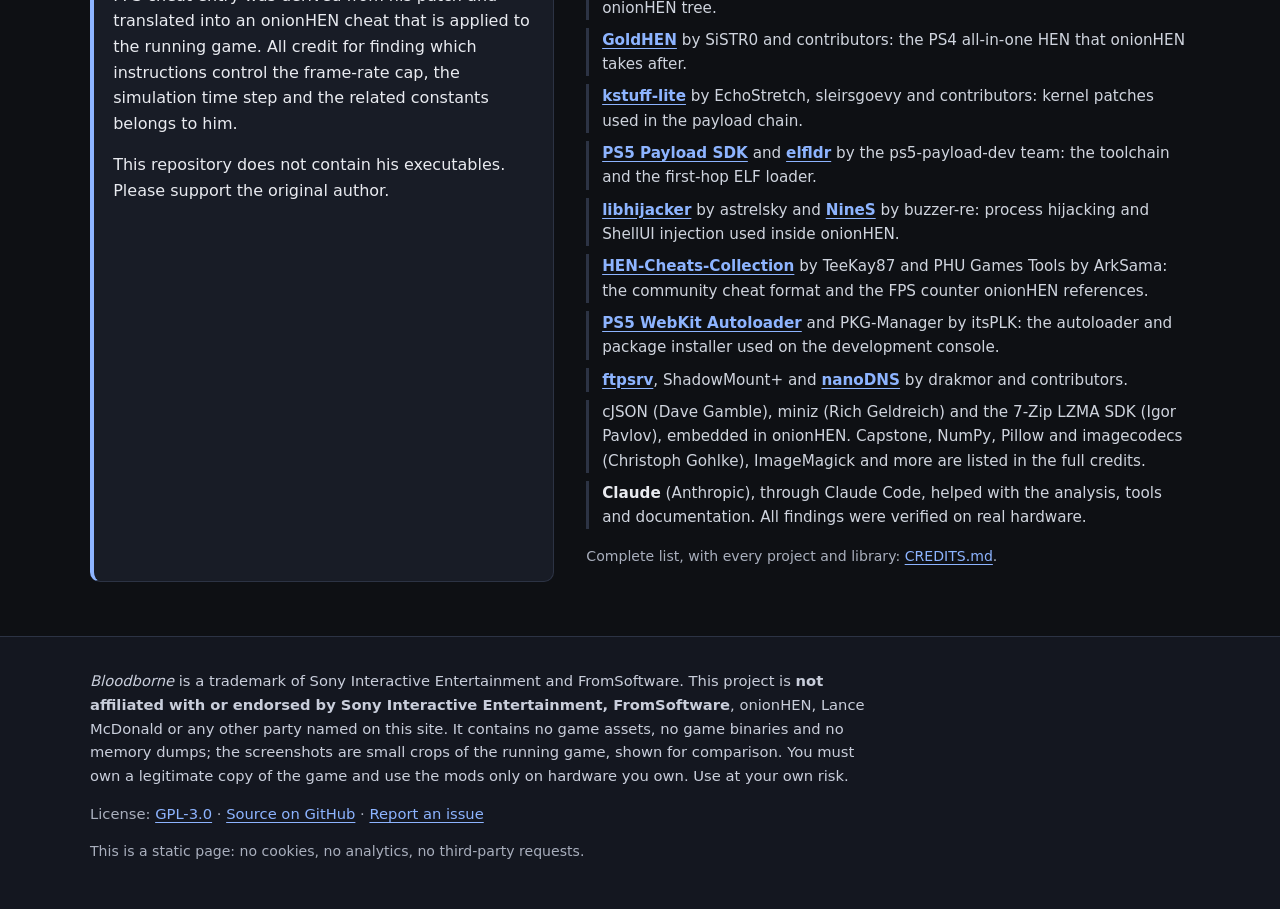
==== commit e189ae6d: "VRR 120 Hz for PS4 games: vrr120_patch.py, vrr_watch --hz120, fps_cap up to 118, docs Three-part cod" ====
--- a/site/index.html
+++ b/site/index.html
@@ -268,7 +268,7 @@
       <li><a class="tile" href="https://github.com/alfaiotadev/bloodborne-ps5-mods/blob/main/README.md"><strong>README</strong><span>Overview of the repository.</span></a></li>
       <li><a class="tile" href="https://github.com/alfaiotadev/bloodborne-ps5-mods/blob/main/docs/install.md"><strong>Install guide</strong><span>Requirements, the three steps, profiles, uninstalling, troubleshooting.</span></a></li>
       <li><a class="tile" href="https://github.com/alfaiotadev/bloodborne-ps5-mods/blob/main/docs/features.md"><strong>Feature reference</strong><span>How every mod works and what was measured.</span></a></li>
-      <li><a class="tile" href="https://github.com/alfaiotadev/bloodborne-ps5-mods/blob/main/docs/vrr.md"><strong>VRR for PS4 games</strong><span>Host tool: VRR 48-60 Hz for PS4 games, results and limits.</span></a></li>
+      <li><a class="tile" href="https://github.com/alfaiotadev/bloodborne-ps5-mods/blob/main/docs/vrr.md"><strong>VRR for PS4 games</strong><span>Host tools: VRR for PS4 games, 48-60 Hz or 119.88 Hz VRR (48-120 Hz), results and limits.</span></a></li>
       <li><a class="tile" href="https://github.com/alfaiotadev/bloodborne-ps5-mods/blob/main/docs/known-issues.md"><strong>Known issues</strong><span>Limits, crashes to avoid, head camera rough edges.</span></a></li>
       <li><a class="tile" href="https://github.com/alfaiotadev/bloodborne-ps5-mods/blob/main/docs/compatibility.md"><strong>Compatibility</strong><span>The one tested setup and what is unknown.</span></a></li>
       <li><a class="tile" href="https://github.com/alfaiotadev/bloodborne-ps5-mods/blob/main/docs/research/README.md"><strong>Research notes</strong><span>Reverse-engineering notes, hooks and code caves.</span></a></li>
